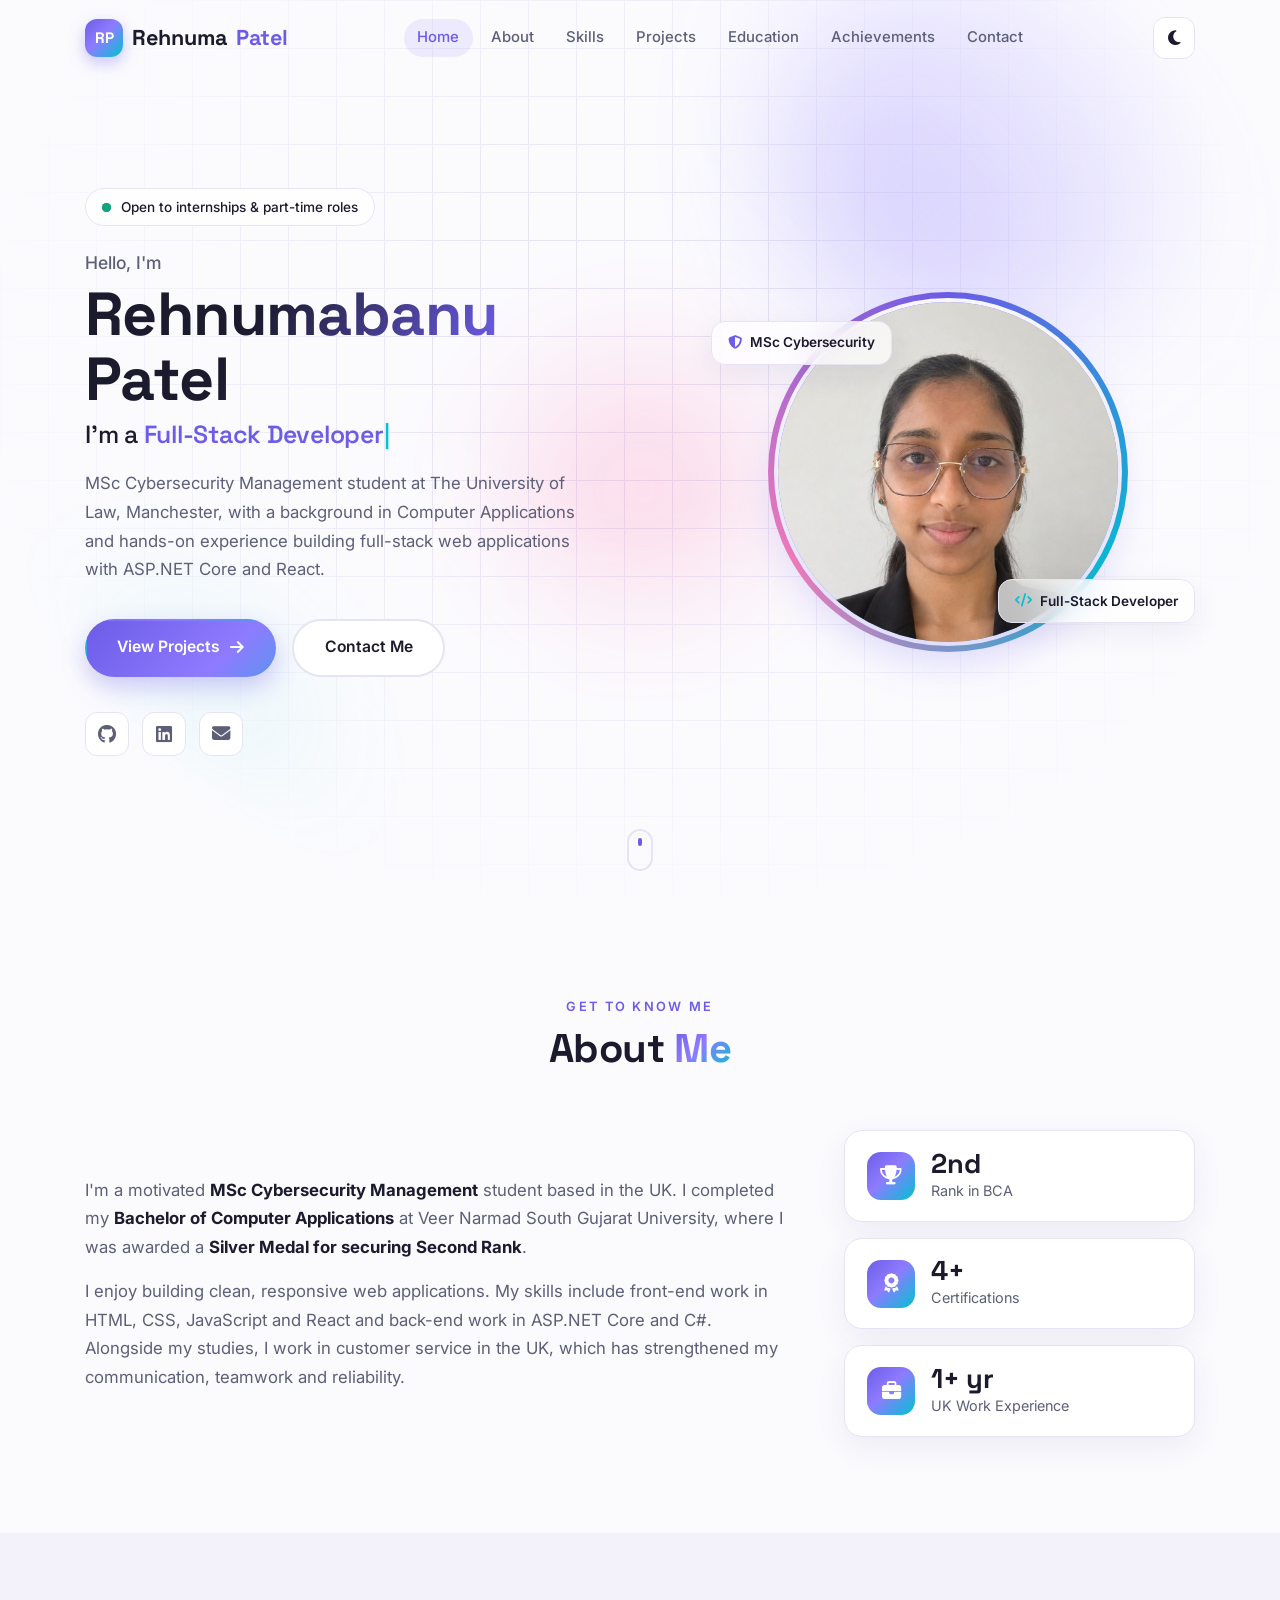
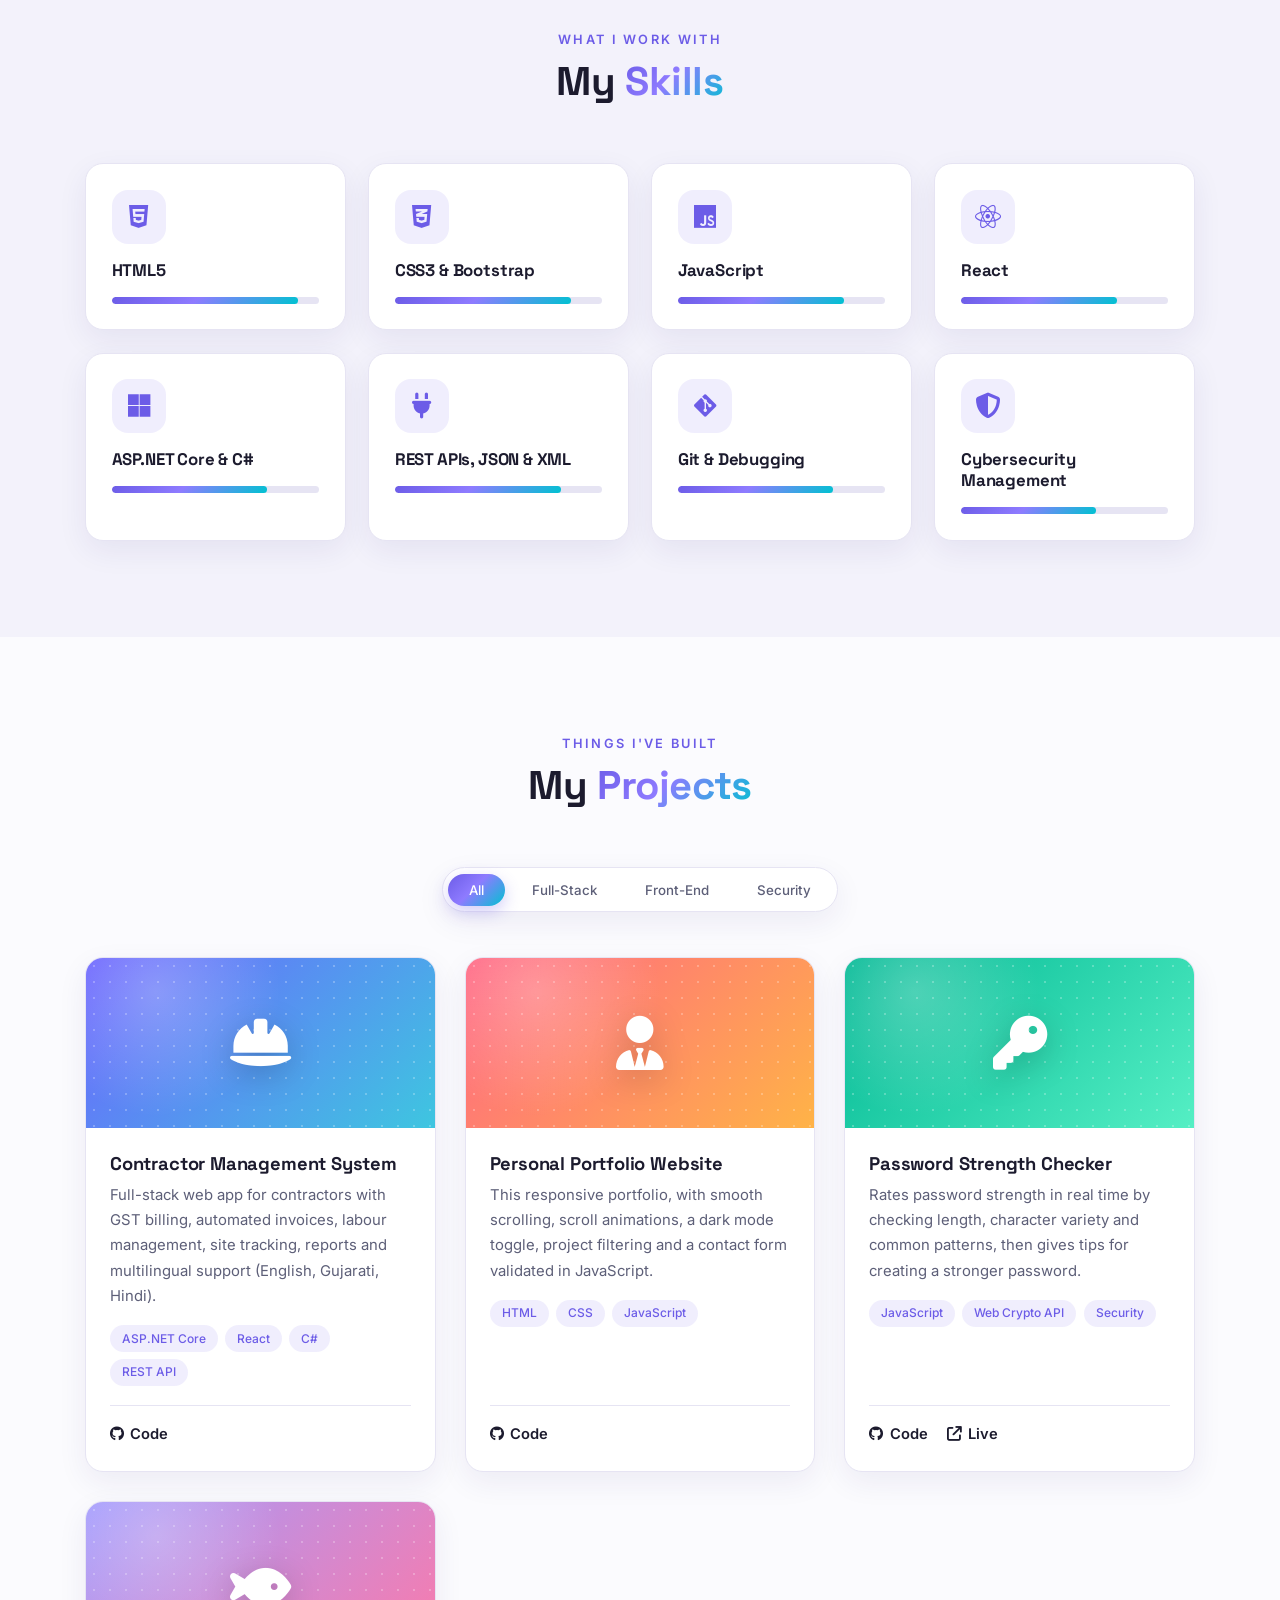
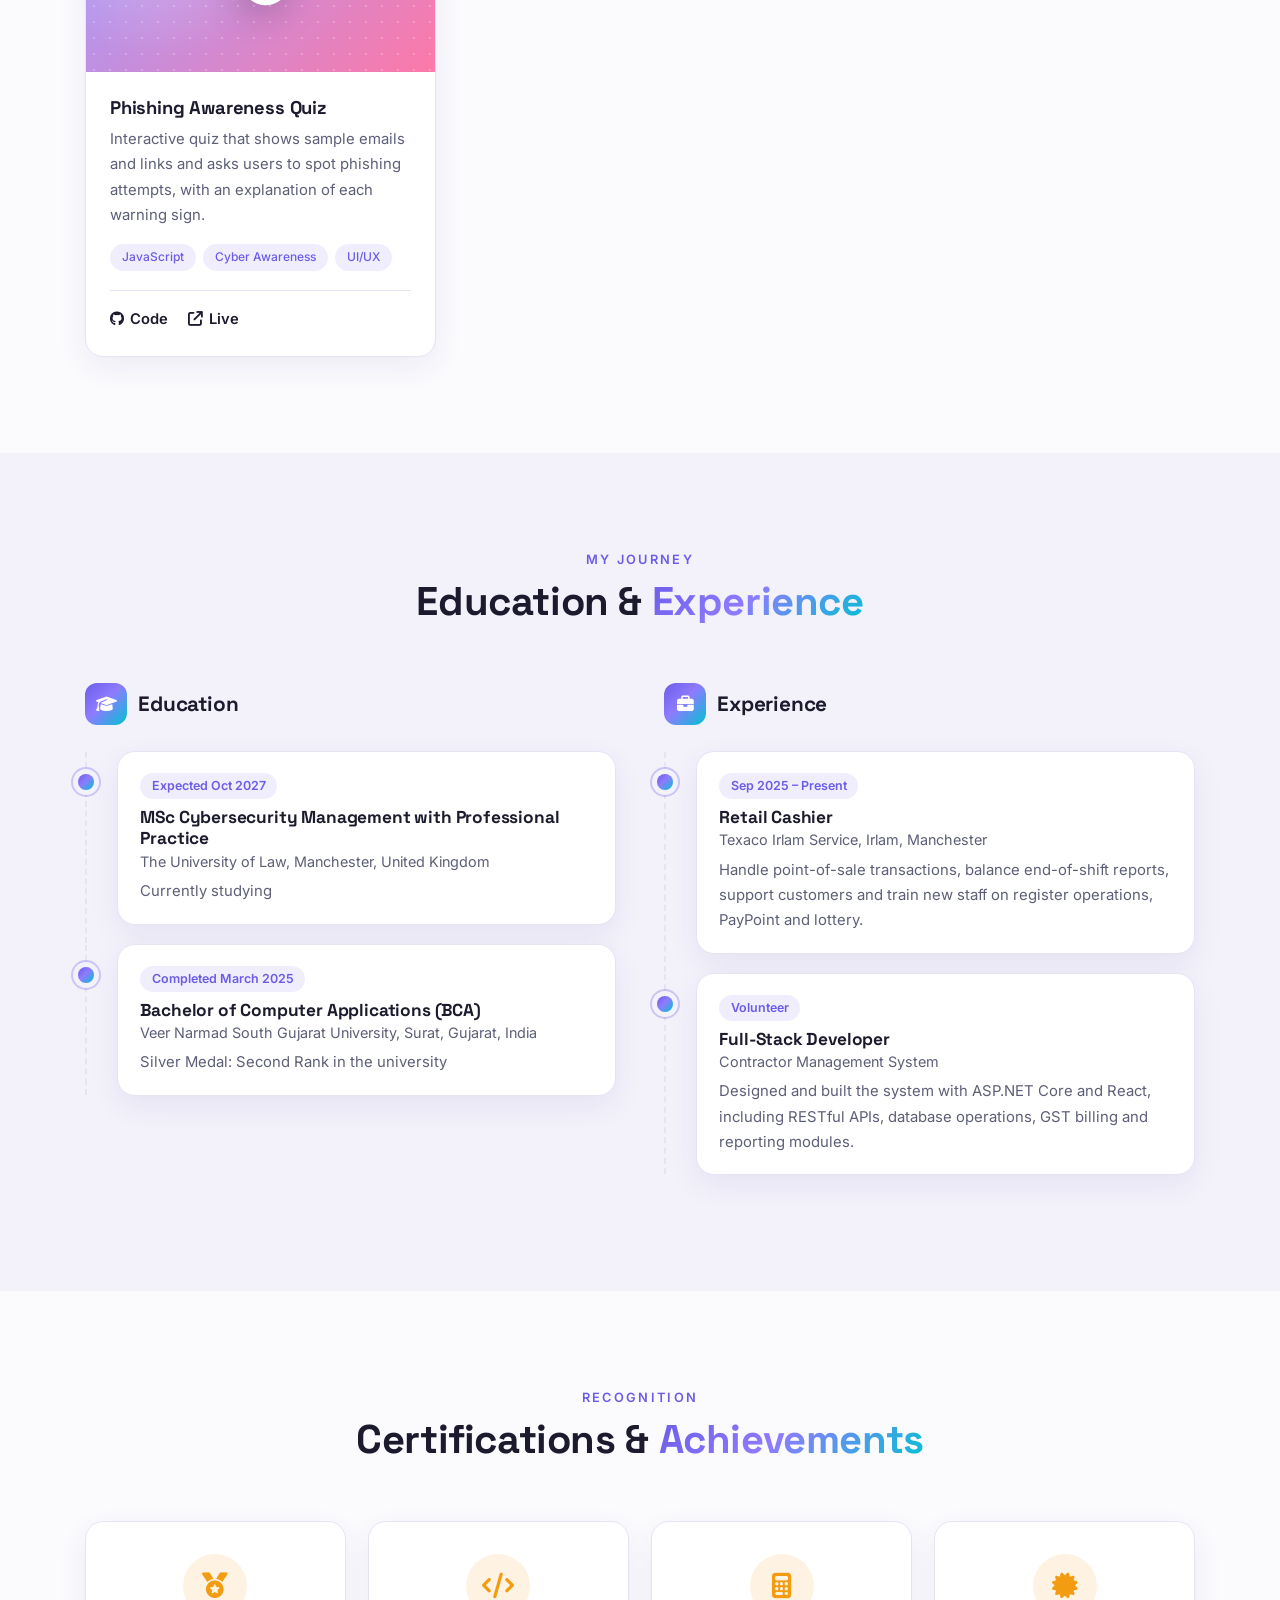
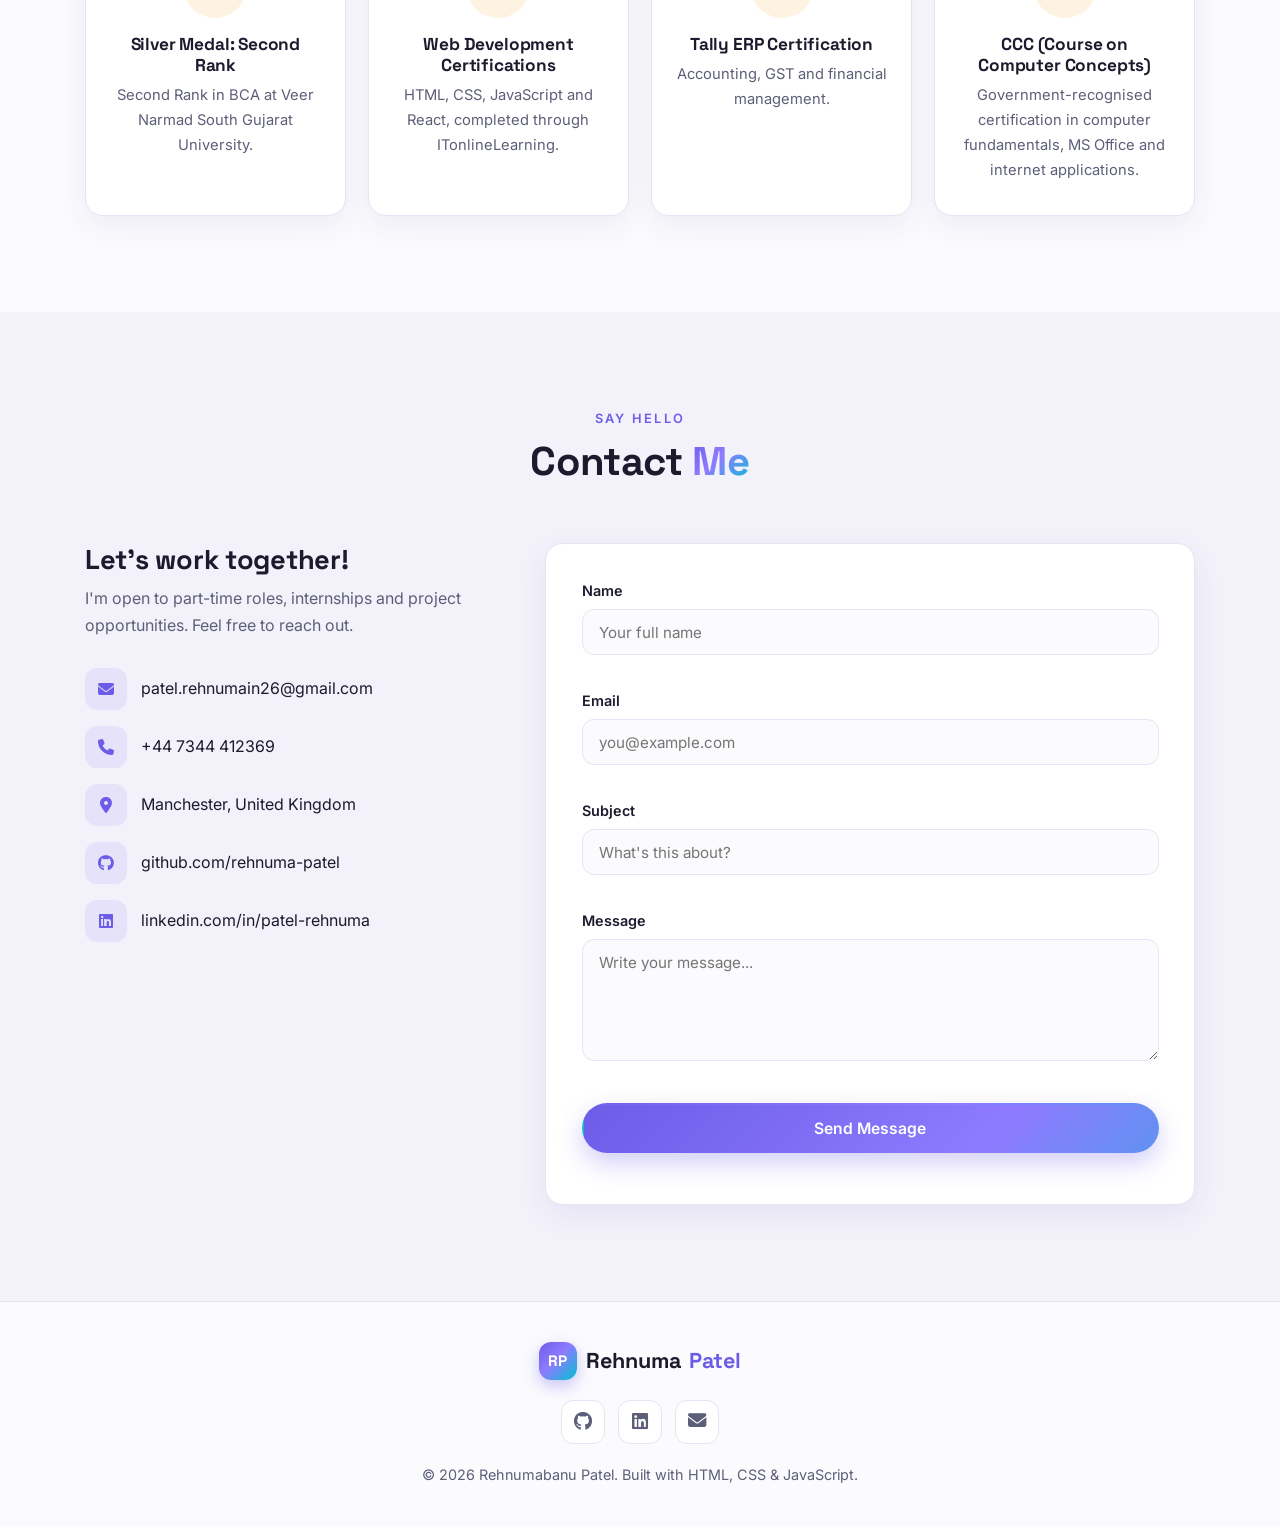
==== index.html @ 21297f2a "Refresh portfolio design: new hero, glass navbar, polished cards and animations" ====
<!DOCTYPE html>
<html lang="en">
<head>
  <meta charset="UTF-8" />
  <meta name="viewport" content="width=device-width, initial-scale=1.0" />
  <title>Rehnumabanu Patel | Portfolio</title>
  <meta name="description" content="Portfolio of Rehnumabanu Patel - MSc Cybersecurity Management student and full-stack web developer." />
  <link rel="preconnect" href="https://fonts.googleapis.com" />
  <link href="https://fonts.googleapis.com/css2?family=Inter:wght@400;500;600&family=Space+Grotesk:wght@500;600;700&display=swap" rel="stylesheet" />
  <link rel="stylesheet" href="https://cdnjs.cloudflare.com/ajax/libs/font-awesome/6.5.1/css/all.min.css" />
  <link rel="stylesheet" href="css/style.css" />
</head>
<body>
  <div class="scroll-progress" id="scroll-progress"></div>

  <!-- ===== NAVBAR ===== -->
  <header class="header" id="header">
    <nav class="nav container">
      <a href="#home" class="nav-logo"><span class="logo-mark">RP</span>Rehnuma<span>Patel</span></a>

      <ul class="nav-menu" id="nav-menu">
        <li><a href="#home" class="nav-link active">Home</a></li>
        <li><a href="#about" class="nav-link">About</a></li>
        <li><a href="#skills" class="nav-link">Skills</a></li>
        <li><a href="#projects" class="nav-link">Projects</a></li>
        <li><a href="#education" class="nav-link">Education</a></li>
        <li><a href="#achievements" class="nav-link">Achievements</a></li>
        <li><a href="#contact" class="nav-link">Contact</a></li>
      </ul>

      <div class="nav-actions">
        <button class="theme-toggle" id="theme-toggle" aria-label="Toggle dark mode">
          <i class="fa-solid fa-moon"></i>
        </button>
        <button class="nav-toggle" id="nav-toggle" aria-label="Open menu">
          <i class="fa-solid fa-bars"></i>
        </button>
      </div>
    </nav>
  </header>

  <main>
    <!-- ===== HERO ===== -->
    <section class="hero" id="home">
      <div class="hero-bg" aria-hidden="true">
        <span class="orb orb-1"></span><span class="orb orb-2"></span><span class="orb orb-3"></span>
      </div>
      <div class="container hero-content">
        <div class="hero-text reveal">
          <p class="hero-badge"><span class="pulse"></span> Open to internships &amp; part-time roles</p>
          <p class="hero-greeting">Hello, I'm</p>
          <h1 class="hero-name">Rehnumabanu Patel</h1>
          <h2 class="hero-role">I'm a <span class="typing" id="typing"></span><span class="cursor">|</span></h2>
          <p class="hero-desc">
            MSc Cybersecurity Management student at The University of Law, Manchester,
            with a background in Computer Applications and hands-on experience building
            full-stack web applications with ASP.NET Core and React.
          </p>
          <div class="hero-buttons">
            <a href="#projects" class="btn btn-primary">View Projects <i class="fa-solid fa-arrow-right"></i></a>
            <a href="#contact" class="btn btn-outline">Contact Me</a>
          </div>
          <div class="social-links">
            <a href="https://github.com/rehnuma-patel" target="_blank" rel="noopener" aria-label="GitHub"><i class="fa-brands fa-github"></i></a>
            <a href="https://www.linkedin.com/in/patel-rehnuma-464298315" target="_blank" rel="noopener" aria-label="LinkedIn"><i class="fa-brands fa-linkedin"></i></a>
            <a href="mailto:patel.rehnumain26@gmail.com" aria-label="Email"><i class="fa-solid fa-envelope"></i></a>
          </div>
        </div>
        <div class="hero-image reveal">
          <div class="image-ring">
          <div class="image-blob">
            <img src="assets/profile.jpg" alt="Profile photo of Rehnumabanu Patel"
                 onerror="this.style.display='none'; this.parentElement.classList.add('no-img')" />
            <span class="initials">RP</span>
          </div>
          </div>
          <div class="float-badge badge-top"><i class="fa-solid fa-shield-halved"></i> MSc Cybersecurity</div>
          <div class="float-badge badge-bottom"><i class="fa-solid fa-code"></i> Full-Stack Developer</div>
        </div>
      </div>
      <a href="#about" class="scroll-down" aria-label="Scroll to About"><span></span></a>
    </section>

    <!-- ===== ABOUT ===== -->
    <section class="section" id="about">
      <div class="container">
        <p class="section-eyebrow reveal">Get to know me</p>
        <h2 class="section-title reveal">About <span>Me</span></h2>
        <div class="about-content">
          <div class="about-text reveal">
            <p>
              I'm a motivated <strong>MSc Cybersecurity Management</strong> student based in the UK.
              I completed my <strong>Bachelor of Computer Applications</strong> at Veer Narmad South
              Gujarat University, where I was awarded a <strong>Silver Medal for securing Second Rank</strong>.
            </p>
            <p>
              I enjoy building clean, responsive web applications. My skills include front-end work
              in HTML, CSS, JavaScript and React and back-end work in ASP.NET Core and C#.
              Alongside my studies, I work in customer service in the UK, which has strengthened my
              communication, teamwork and reliability.
            </p>
          </div>
          <div class="about-stats reveal">
            <div class="stat"><i class="fa-solid fa-trophy"></i><h3><span class="count" data-target="2">2</span>nd</h3><p>Rank in BCA</p></div>
            <div class="stat"><i class="fa-solid fa-award"></i><h3><span class="count" data-target="4">4</span>+</h3><p>Certifications</p></div>
            <div class="stat"><i class="fa-solid fa-briefcase"></i><h3><span class="count" data-target="1">1</span>+ yr</h3><p>UK Work Experience</p></div>
          </div>
        </div>
      </div>
    </section>

    <!-- ===== SKILLS ===== -->
    <section class="section section-alt" id="skills">
      <div class="container">
        <p class="section-eyebrow reveal">What I work with</p>
        <h2 class="section-title reveal">My <span>Skills</span></h2>
        <div class="skills-grid">
          <div class="skill-card reveal"><span class="skill-icon"><i class="fa-brands fa-html5"></i></span><h3>HTML5</h3>
            <div class="bar"><div class="bar-fill" data-width="90%"></div></div></div>
          <div class="skill-card reveal"><span class="skill-icon"><i class="fa-brands fa-css3-alt"></i></span><h3>CSS3 &amp; Bootstrap</h3>
            <div class="bar"><div class="bar-fill" data-width="85%"></div></div></div>
          <div class="skill-card reveal"><span class="skill-icon"><i class="fa-brands fa-js"></i></span><h3>JavaScript</h3>
            <div class="bar"><div class="bar-fill" data-width="80%"></div></div></div>
          <div class="skill-card reveal"><span class="skill-icon"><i class="fa-brands fa-react"></i></span><h3>React</h3>
            <div class="bar"><div class="bar-fill" data-width="75%"></div></div></div>
          <div class="skill-card reveal"><span class="skill-icon"><i class="fa-brands fa-microsoft"></i></span><h3>ASP.NET Core &amp; C#</h3>
            <div class="bar"><div class="bar-fill" data-width="75%"></div></div></div>
          <div class="skill-card reveal"><span class="skill-icon"><i class="fa-solid fa-plug"></i></span><h3>REST APIs, JSON &amp; XML</h3>
            <div class="bar"><div class="bar-fill" data-width="80%"></div></div></div>
          <div class="skill-card reveal"><span class="skill-icon"><i class="fa-brands fa-git-alt"></i></span><h3>Git &amp; Debugging</h3>
            <div class="bar"><div class="bar-fill" data-width="75%"></div></div></div>
          <div class="skill-card reveal"><span class="skill-icon"><i class="fa-solid fa-shield-halved"></i></span><h3>Cybersecurity Management</h3>
            <div class="bar"><div class="bar-fill" data-width="65%"></div></div></div>
        </div>
      </div>
    </section>

    <!-- ===== PROJECTS ===== -->
    <section class="section" id="projects">
      <div class="container">
        <p class="section-eyebrow reveal">Things I've built</p>
        <h2 class="section-title reveal">My <span>Projects</span></h2>

        <div class="filter-buttons reveal">
          <button class="filter-btn active" data-filter="all">All</button>
          <button class="filter-btn" data-filter="fullstack">Full-Stack</button>
          <button class="filter-btn" data-filter="frontend">Front-End</button>
          <button class="filter-btn" data-filter="security">Security</button>
        </div>

        <div class="projects-grid">
          <article class="project-card reveal" data-category="fullstack">
            <div class="project-thumb" style="--c1:#6c63ff;--c2:#3ec6e0"><i class="fa-solid fa-helmet-safety"></i></div>
            <div class="project-body">
              <h3>Contractor Management System</h3>
              <p>
                Full-stack web app for contractors with GST billing, automated invoices,
                labour management, site tracking, reports and multilingual support
                (English, Gujarati, Hindi).
              </p>
              <div class="tags"><span>ASP.NET Core</span><span>React</span><span>C#</span><span>REST API</span></div>
              <div class="project-links">
                <a href="https://github.com/rehnuma-patel" target="_blank" rel="noopener"><i class="fa-brands fa-github"></i> Code</a>
              </div>
            </div>
          </article>

          <article class="project-card reveal" data-category="frontend">
            <div class="project-thumb" style="--c1:#ff6584;--c2:#ffb347"><i class="fa-solid fa-user-tie"></i></div>
            <div class="project-body">
              <h3>Personal Portfolio Website</h3>
              <p>
                This responsive portfolio, with smooth scrolling, scroll animations, a dark mode
                toggle, project filtering and a contact form validated in JavaScript.
              </p>
              <div class="tags"><span>HTML</span><span>CSS</span><span>JavaScript</span></div>
              <div class="project-links">
                <a href="https://github.com/rehnuma-patel/internship-portfolio" target="_blank" rel="noopener"><i class="fa-brands fa-github"></i> Code</a>
              </div>
            </div>
          </article>

          <article class="project-card reveal" data-category="security">
            <div class="project-thumb" style="--c1:#00b894;--c2:#55efc4"><i class="fa-solid fa-key"></i></div>
            <div class="project-body">
              <h3>Password Strength Checker</h3>
              <p>
                Rates password strength in real time by checking length, character variety and
                common patterns, then gives tips for creating a stronger password.
              </p>
              <div class="tags"><span>JavaScript</span><span>Web Crypto API</span><span>Security</span></div>
              <div class="project-links">
                <a href="https://github.com/rehnuma-patel/internship-portfolio/tree/main/projects/password-checker" target="_blank" rel="noopener"><i class="fa-brands fa-github"></i> Code</a>
                <a href="projects/password-checker/index.html"><i class="fa-solid fa-arrow-up-right-from-square"></i> Live</a>
              </div>
            </div>
          </article>

          <article class="project-card reveal" data-category="security">
            <div class="project-thumb" style="--c1:#a29bfe;--c2:#fd79a8"><i class="fa-solid fa-fish"></i></div>
            <div class="project-body">
              <h3>Phishing Awareness Quiz</h3>
              <p>
                Interactive quiz that shows sample emails and links and asks users to spot phishing
                attempts, with an explanation of each warning sign.
              </p>
              <div class="tags"><span>JavaScript</span><span>Cyber Awareness</span><span>UI/UX</span></div>
              <div class="project-links">
                <a href="https://github.com/rehnuma-patel/internship-portfolio/tree/main/projects/phishing-quiz" target="_blank" rel="noopener"><i class="fa-brands fa-github"></i> Code</a>
                <a href="projects/phishing-quiz/index.html"><i class="fa-solid fa-arrow-up-right-from-square"></i> Live</a>
              </div>
            </div>
          </article>
        </div>
      </div>
    </section>

    <!-- ===== EDUCATION & EXPERIENCE ===== -->
    <section class="section section-alt" id="education">
      <div class="container">
        <p class="section-eyebrow reveal">My journey</p>
        <h2 class="section-title reveal">Education &amp; <span>Experience</span></h2>
        <div class="timeline-wrapper">
          <div class="timeline">
            <h3 class="timeline-heading reveal"><i class="fa-solid fa-graduation-cap"></i> Education</h3>
            <div class="timeline-item reveal">
              <span class="timeline-date">Expected Oct 2027</span>
              <h4>MSc Cybersecurity Management with Professional Practice</h4>
              <p class="timeline-place">The University of Law, Manchester, United Kingdom</p>
              <p>Currently studying</p>
            </div>
            <div class="timeline-item reveal">
              <span class="timeline-date">Completed March 2025</span>
              <h4>Bachelor of Computer Applications (BCA)</h4>
              <p class="timeline-place">Veer Narmad South Gujarat University, Surat, Gujarat, India</p>
              <p>Silver Medal: Second Rank in the university</p>
            </div>
          </div>

          <div class="timeline">
            <h3 class="timeline-heading reveal"><i class="fa-solid fa-briefcase"></i> Experience</h3>
            <div class="timeline-item reveal">
              <span class="timeline-date">Sep 2025 – Present</span>
              <h4>Retail Cashier</h4>
              <p class="timeline-place">Texaco Irlam Service, Irlam, Manchester</p>
              <p>
                Handle point-of-sale transactions, balance end-of-shift reports, support customers
                and train new staff on register operations, PayPoint and lottery.
              </p>
            </div>
            <div class="timeline-item reveal">
              <span class="timeline-date">Volunteer</span>
              <h4>Full-Stack Developer</h4>
              <p class="timeline-place">Contractor Management System</p>
              <p>
                Designed and built the system with ASP.NET Core and React, including RESTful APIs,
                database operations, GST billing and reporting modules.
              </p>
            </div>
          </div>
        </div>
      </div>
    </section>

    <!-- ===== ACHIEVEMENTS ===== -->
    <section class="section" id="achievements">
      <div class="container">
        <p class="section-eyebrow reveal">Recognition</p>
        <h2 class="section-title reveal">Certifications &amp; <span>Achievements</span></h2>
        <div class="achievements-grid">
          <div class="achievement-card reveal">
            <i class="fa-solid fa-medal"></i>
            <h3>Silver Medal: Second Rank</h3>
            <p>Second Rank in BCA at Veer Narmad South Gujarat University.</p>
          </div>
          <div class="achievement-card reveal">
            <i class="fa-solid fa-code"></i>
            <h3>Web Development Certifications</h3>
            <p>HTML, CSS, JavaScript and React, completed through ITonlineLearning.</p>
          </div>
          <div class="achievement-card reveal">
            <i class="fa-solid fa-calculator"></i>
            <h3>Tally ERP Certification</h3>
            <p>Accounting, GST and financial management.</p>
          </div>
          <div class="achievement-card reveal">
            <i class="fa-solid fa-certificate"></i>
            <h3>CCC (Course on Computer Concepts)</h3>
            <p>Government-recognised certification in computer fundamentals, MS Office and internet applications.</p>
          </div>
        </div>
      </div>
    </section>

    <!-- ===== CONTACT ===== -->
    <section class="section section-alt" id="contact">
      <div class="container">
        <p class="section-eyebrow reveal">Say hello</p>
        <h2 class="section-title reveal">Contact <span>Me</span></h2>
        <div class="contact-wrapper">
          <div class="contact-info reveal">
            <h3>Let's work together!</h3>
            <p>I'm open to part-time roles, internships and project opportunities. Feel free to reach out.</p>
            <ul>
              <li><i class="fa-solid fa-envelope"></i> <a href="mailto:patel.rehnumain26@gmail.com">patel.rehnumain26@gmail.com</a></li>
              <li><i class="fa-solid fa-phone"></i> <a href="tel:+447344412369">+44 7344 412369</a></li>
              <li><i class="fa-solid fa-location-dot"></i> Manchester, United Kingdom</li>
              <li><i class="fa-brands fa-github"></i> <a href="https://github.com/rehnuma-patel" target="_blank" rel="noopener">github.com/rehnuma-patel</a></li>
              <li><i class="fa-brands fa-linkedin"></i> <a href="https://www.linkedin.com/in/patel-rehnuma-464298315" target="_blank" rel="noopener">linkedin.com/in/patel-rehnuma</a></li>
            </ul>
          </div>

          <form class="contact-form reveal" id="contact-form" novalidate>
            <div class="form-group">
              <label for="name">Name</label>
              <input type="text" id="name" name="name" placeholder="Your full name" />
              <small class="error"></small>
            </div>
            <div class="form-group">
              <label for="email">Email</label>
              <input type="email" id="email" name="email" placeholder="you@example.com" />
              <small class="error"></small>
            </div>
            <div class="form-group">
              <label for="subject">Subject</label>
              <input type="text" id="subject" name="subject" placeholder="What's this about?" />
              <small class="error"></small>
            </div>
            <div class="form-group">
              <label for="message">Message</label>
              <textarea id="message" name="message" rows="5" placeholder="Write your message..."></textarea>
              <small class="error"></small>
            </div>
            <button type="submit" class="btn btn-primary btn-full">Send Message</button>
            <p class="form-success" id="form-success" role="status"></p>
          </form>
        </div>
      </div>
    </section>
  </main>

  <!-- ===== FOOTER ===== -->
  <footer class="footer">
    <div class="container footer-content">
      <a href="#home" class="nav-logo"><span class="logo-mark">RP</span>Rehnuma<span>Patel</span></a>
      <div class="social-links">
        <a href="https://github.com/rehnuma-patel" target="_blank" rel="noopener" aria-label="GitHub"><i class="fa-brands fa-github"></i></a>
        <a href="https://www.linkedin.com/in/patel-rehnuma-464298315" target="_blank" rel="noopener" aria-label="LinkedIn"><i class="fa-brands fa-linkedin"></i></a>
        <a href="mailto:patel.rehnumain26@gmail.com" aria-label="Email"><i class="fa-solid fa-envelope"></i></a>
      </div>
      <p>&copy; <span id="year"></span> Rehnumabanu Patel. Built with HTML, CSS &amp; JavaScript.</p>
    </div>
  </footer>

  <button class="back-to-top" id="back-to-top" aria-label="Back to top">
    <i class="fa-solid fa-arrow-up"></i>
  </button>

  <script src="js/script.js"></script>
</body>
</html>
---- css/style.css ----
/* ===== VARIABLES ===== */
:root {
  --primary: #6c5ce7;
  --primary-dark: #5a4bd6;
  --accent: #00c2d1;
  --gradient: linear-gradient(135deg, #6c5ce7 0%, #8e7bff 45%, #00c2d1 100%);
  --bg: #fbfbfe;
  --bg-alt: #f3f2fb;
  --card: #ffffff;
  --glass: rgba(255, 255, 255, 0.72);
  --text: #1c1b2e;
  --text-light: #5d5f78;
  --border: #e6e4f3;
  --error: #e63946;
  --success: #12a37f;
  --shadow: 0 10px 30px rgba(40, 32, 110, 0.07);
  --shadow-hover: 0 20px 40px rgba(108, 92, 231, 0.22);
  --radius: 18px;
  --header-h: 76px;
  --font-head: "Space Grotesk", sans-serif;
  --font-body: "Inter", sans-serif;
}

[data-theme="dark"] {
  --bg: #0d0d18;
  --bg-alt: #121223;
  --card: #18182c;
  --glass: rgba(20, 20, 38, 0.72);
  --text: #f1f0fa;
  --text-light: #a5a7c2;
  --border: #2a2a45;
  --shadow: 0 10px 30px rgba(0, 0, 0, 0.4);
  --shadow-hover: 0 20px 40px rgba(108, 92, 231, 0.3);
}

/* ===== BASE ===== */
*,
*::before,
*::after {
  margin: 0;
  padding: 0;
  box-sizing: border-box;
}

html {
  scroll-behavior: smooth;
  scroll-padding-top: var(--header-h);
}

body {
  font-family: var(--font-body);
  background: var(--bg);
  color: var(--text);
  line-height: 1.7;
  overflow-x: hidden;
  transition: background 0.3s, color 0.3s;
}

h1, h2, h3, h4 { font-family: var(--font-head); line-height: 1.25; letter-spacing: -0.01em; }

img { max-width: 100%; display: block; }
a { text-decoration: none; color: inherit; }
ul { list-style: none; }
::selection { background: var(--primary); color: #fff; }

.container {
  width: 100%;
  max-width: 1150px;
  margin: 0 auto;
  padding: 0 1.25rem;
}

.section { padding: 6rem 0; position: relative; }
.section-alt { background: var(--bg-alt); }

.section-eyebrow {
  text-align: center;
  font-size: 0.8rem;
  font-weight: 600;
  letter-spacing: 0.18em;
  text-transform: uppercase;
  color: var(--primary);
  margin-bottom: 0.4rem;
}

.section-title {
  text-align: center;
  font-size: 2.5rem;
  margin-bottom: 3.5rem;
}
.section-title span,
.gradient-text {
  background: var(--gradient);
  -webkit-background-clip: text;
  background-clip: text;
  color: transparent;
}

/* ===== SCROLL PROGRESS ===== */
.scroll-progress {
  position: fixed;
  top: 0;
  left: 0;
  height: 3px;
  width: 0;
  background: var(--gradient);
  z-index: 200;
}

/* ===== BUTTONS ===== */
.btn {
  display: inline-flex;
  align-items: center;
  justify-content: center;
  gap: 0.6rem;
  padding: 0.85rem 1.9rem;
  border-radius: 50px;
  font-weight: 600;
  font-family: inherit;
  font-size: 0.98rem;
  cursor: pointer;
  border: 2px solid transparent;
  transition: transform 0.3s, box-shadow 0.3s, background 0.3s, color 0.3s, border-color 0.3s;
}
.btn i { transition: transform 0.3s; }
.btn:hover i { transform: translateX(4px); }
.btn-primary {
  background: var(--gradient);
  background-size: 160% 160%;
  color: #fff;
  box-shadow: 0 10px 24px rgba(108, 92, 231, 0.3);
}
.btn-primary:hover {
  background-position: 100% 50%;
  transform: translateY(-3px);
  box-shadow: var(--shadow-hover);
}
.btn-outline { background: var(--card); color: var(--text); border-color: var(--border); }
.btn-outline:hover {
  border-color: var(--primary);
  color: var(--primary);
  transform: translateY(-3px);
}
.btn-full { width: 100%; }

/* ===== HEADER / NAV ===== */
.header {
  position: fixed;
  top: 0;
  left: 0;
  width: 100%;
  height: var(--header-h);
  z-index: 100;
  transition: background 0.3s, box-shadow 0.3s, backdrop-filter 0.3s;
}
.header.scrolled {
  background: var(--glass);
  backdrop-filter: blur(14px);
  -webkit-backdrop-filter: blur(14px);
  box-shadow: 0 1px 0 var(--border), var(--shadow);
}

.nav {
  height: 100%;
  display: flex;
  align-items: center;
  justify-content: space-between;
}

.nav-logo {
  display: inline-flex;
  align-items: center;
  gap: 0.55rem;
  font-family: var(--font-head);
  font-size: 1.35rem;
  font-weight: 700;
}
.nav-logo span:not(.logo-mark) { color: var(--primary); }
.logo-mark {
  width: 38px;
  height: 38px;
  display: grid;
  place-items: center;
  border-radius: 12px;
  background: var(--gradient);
  color: #fff;
  font-size: 0.95rem;
  box-shadow: 0 6px 16px rgba(108, 92, 231, 0.35);
}

.nav-menu { display: flex; gap: 0.3rem; }

.nav-link {
  display: block;
  padding: 0.4rem 0.85rem;
  border-radius: 50px;
  font-size: 0.93rem;
  font-weight: 500;
  color: var(--text-light);
  transition: color 0.3s, background 0.3s;
}
.nav-link:hover { color: var(--primary); }
.nav-link.active {
  color: var(--primary);
  background: rgba(108, 92, 231, 0.1);
}

.nav-actions { display: flex; align-items: center; gap: 0.6rem; }

.theme-toggle,
.nav-toggle {
  width: 42px;
  height: 42px;
  display: grid;
  place-items: center;
  border-radius: 12px;
  border: 1px solid var(--border);
  background: var(--card);
  font-size: 1.05rem;
  color: var(--text);
  cursor: pointer;
  transition: transform 0.3s, color 0.3s, border-color 0.3s;
}
.theme-toggle:hover { transform: rotate(20deg); color: var(--primary); border-color: var(--primary); }
.nav-toggle { display: none; }

/* ===== HERO ===== */
.hero {
  position: relative;
  min-height: 100vh;
  display: flex;
  align-items: center;
  padding: calc(var(--header-h) + 2rem) 0 4rem;
  overflow: hidden;
}

.hero-bg {
  position: absolute;
  inset: 0;
  z-index: -1;
  background-image:
    linear-gradient(var(--border) 1px, transparent 1px),
    linear-gradient(90deg, var(--border) 1px, transparent 1px);
  background-size: 48px 48px;
  mask-image: radial-gradient(ellipse at 50% 40%, #000 20%, transparent 75%);
  -webkit-mask-image: radial-gradient(ellipse at 50% 40%, #000 20%, transparent 75%);
}
.orb {
  position: absolute;
  border-radius: 50%;
  filter: blur(70px);
  opacity: 0.45;
  animation: drift 14s ease-in-out infinite;
}
.orb-1 { width: 420px; height: 420px; background: #8e7bff; top: -80px; right: 5%; }
.orb-2 { width: 340px; height: 340px; background: #00c2d1; bottom: -60px; left: -60px; animation-delay: -5s; }
.orb-3 { width: 260px; height: 260px; background: #ff7eb3; top: 40%; left: 40%; opacity: 0.25; animation-delay: -9s; }

.hero-content {
  display: flex;
  align-items: center;
  justify-content: space-between;
  gap: 3rem;
}
.hero-text { flex: 1.15; }

.hero-badge {
  display: inline-flex;
  align-items: center;
  gap: 0.6rem;
  padding: 0.4rem 1rem;
  margin-bottom: 1.4rem;
  border-radius: 50px;
  font-size: 0.85rem;
  font-weight: 500;
  color: var(--text);
  background: var(--glass);
  border: 1px solid var(--border);
  backdrop-filter: blur(8px);
}
.pulse {
  position: relative;
  width: 9px;
  height: 9px;
  border-radius: 50%;
  background: var(--success);
}
.pulse::after {
  content: "";
  position: absolute;
  inset: 0;
  border-radius: 50%;
  background: var(--success);
  animation: ping 1.6s ease-out infinite;
}

.hero-greeting { color: var(--text-light); font-weight: 500; font-size: 1.1rem; }
.hero-name {
  font-size: 3.8rem;
  line-height: 1.08;
  margin: 0.2rem 0 0.4rem;
  background: linear-gradient(120deg, var(--text) 30%, var(--primary) 70%, var(--accent));
  -webkit-background-clip: text;
  background-clip: text;
  color: transparent;
}
.hero-role { font-size: 1.55rem; font-weight: 500; margin-bottom: 1.2rem; color: var(--text); }
.typing { color: var(--primary); font-weight: 600; }
.cursor { color: var(--accent); animation: blink 0.8s infinite; }
.hero-desc { color: var(--text-light); max-width: 520px; margin-bottom: 2.2rem; font-size: 1.05rem; }
.hero-buttons { display: flex; gap: 1rem; flex-wrap: wrap; margin-bottom: 2.2rem; }

.social-links { display: flex; gap: 0.8rem; }
.social-links a {
  width: 44px;
  height: 44px;
  display: grid;
  place-items: center;
  border-radius: 12px;
  border: 1px solid var(--border);
  background: var(--card);
  color: var(--text-light);
  font-size: 1.15rem;
  transition: transform 0.3s, background 0.3s, color 0.3s, border-color 0.3s;
}
.social-links a:hover {
  background: var(--gradient);
  border-color: transparent;
  color: #fff;
  transform: translateY(-4px);
}

.hero-image {
  flex: 1;
  position: relative;
  display: flex;
  justify-content: center;
}
.image-ring {
  position: relative;
  padding: 10px;
  border-radius: 50%;
}
.image-ring::before {
  content: "";
  position: absolute;
  inset: 0;
  border-radius: 50%;
  background: conic-gradient(from 0deg, #6c5ce7, #00c2d1, #ff7eb3, #6c5ce7);
  animation: spin 8s linear infinite;
}
.image-ring::after {
  content: "";
  position: absolute;
  inset: 6px;
  border-radius: 50%;
  background: var(--bg);
}
.image-blob {
  position: relative;
  z-index: 1;
  width: 340px;
  height: 340px;
  border-radius: 50%;
  background: var(--gradient);
  overflow: hidden;
  box-shadow: var(--shadow-hover);
}
.image-blob img { width: 100%; height: 100%; object-fit: cover; object-position: center 40%; }
.initials {
  display: none;
  position: absolute;
  inset: 0;
  place-items: center;
  font-family: var(--font-head);
  font-size: 5rem;
  font-weight: 700;
  color: #fff;
}
.image-blob.no-img .initials { display: grid; }

.float-badge {
  position: absolute;
  z-index: 2;
  display: flex;
  align-items: center;
  gap: 0.5rem;
  padding: 0.6rem 1rem;
  border-radius: 14px;
  font-size: 0.85rem;
  font-weight: 600;
  background: var(--glass);
  border: 1px solid var(--border);
  backdrop-filter: blur(12px);
  -webkit-backdrop-filter: blur(12px);
  box-shadow: var(--shadow);
  animation: float 5s ease-in-out infinite;
}
.float-badge i { color: var(--primary); }
.badge-top { top: 8%; left: 2%; }
.badge-bottom { bottom: 8%; right: 0; animation-delay: -2.5s; }
.badge-bottom i { color: var(--accent); }

.scroll-down {
  position: absolute;
  bottom: 1.8rem;
  left: 50%;
  transform: translateX(-50%);
  width: 26px;
  height: 42px;
  border: 2px solid var(--border);
  border-radius: 20px;
}
.scroll-down span {
  position: absolute;
  top: 7px;
  left: 50%;
  width: 4px;
  height: 8px;
  margin-left: -2px;
  border-radius: 2px;
  background: var(--primary);
  animation: scroll-dot 1.8s ease-in-out infinite;
}

/* ===== CARDS (shared) ===== */
.stat,
.skill-card,
.project-card,
.achievement-card,
.contact-form {
  position: relative;
  background: var(--card);
  border: 1px solid var(--border);
  border-radius: var(--radius);
  box-shadow: var(--shadow);
}

/* ===== ABOUT ===== */
.about-content {
  display: flex;
  gap: 3.5rem;
  align-items: center;
}
.about-text { flex: 2; color: var(--text-light); font-size: 1.05rem; }
.about-text strong { color: var(--text); }
.about-text p + p { margin-top: 1rem; }
.about-stats {
  flex: 1;
  display: flex;
  flex-direction: column;
  gap: 1rem;
}
.stat {
  display: grid;
  grid-template-columns: auto 1fr;
  grid-template-rows: auto auto;
  column-gap: 1rem;
  align-items: center;
  padding: 1.1rem 1.4rem;
  transition: transform 0.3s, box-shadow 0.3s;
}
.stat:hover { transform: translateX(6px); box-shadow: var(--shadow-hover); }
.stat i {
  grid-row: span 2;
  width: 48px;
  height: 48px;
  display: grid;
  place-items: center;
  border-radius: 14px;
  font-size: 1.2rem;
  color: #fff;
  background: var(--gradient);
}
.stat h3 { font-size: 1.7rem; color: var(--text); line-height: 1.1; }
.stat p { color: var(--text-light); font-size: 0.9rem; }

/* ===== SKILLS ===== */
.skills-grid {
  display: grid;
  grid-template-columns: repeat(auto-fit, minmax(240px, 1fr));
  gap: 1.4rem;
}
.skill-card {
  padding: 1.6rem;
  transition: transform 0.3s, box-shadow 0.3s, border-color 0.3s;
}
.skill-card:hover { transform: translateY(-6px); box-shadow: var(--shadow-hover); border-color: rgba(108, 92, 231, 0.4); }
.skill-icon {
  width: 54px;
  height: 54px;
  display: grid;
  place-items: center;
  margin-bottom: 1rem;
  border-radius: 16px;
  font-size: 1.6rem;
  color: var(--primary);
  background: rgba(108, 92, 231, 0.1);
  transition: background 0.3s, color 0.3s, transform 0.4s;
}
.skill-card:hover .skill-icon { background: var(--gradient); color: #fff; transform: rotate(-8deg) scale(1.05); }
.skill-card h3 { font-size: 1.05rem; margin-bottom: 1rem; }
.bar {
  height: 7px;
  background: var(--border);
  border-radius: 4px;
  overflow: hidden;
}
.bar-fill {
  width: 0;
  height: 100%;
  border-radius: 4px;
  background: var(--gradient);
  transition: width 1.4s cubic-bezier(0.22, 1, 0.36, 1);
}

/* ===== PROJECTS ===== */
.filter-buttons {
  display: flex;
  justify-content: center;
  flex-wrap: wrap;
  gap: 0.4rem;
  width: fit-content;
  max-width: 100%;
  margin: 0 auto 2.8rem;
  padding: 0.35rem;
  border-radius: 50px;
  background: var(--card);
  border: 1px solid var(--border);
  box-shadow: var(--shadow);
}
.filter-btn {
  padding: 0.5rem 1.3rem;
  border-radius: 50px;
  border: none;
  background: transparent;
  color: var(--text-light);
  font-family: inherit;
  font-weight: 500;
  cursor: pointer;
  transition: all 0.3s;
}
.filter-btn:hover { color: var(--primary); }
.filter-btn.active {
  background: var(--gradient);
  color: #fff;
  box-shadow: 0 6px 16px rgba(108, 92, 231, 0.3);
}

.projects-grid {
  display: grid;
  grid-template-columns: repeat(auto-fit, minmax(260px, 1fr));
  gap: 1.8rem;
}
.project-card {
  overflow: hidden;
  display: flex;
  flex-direction: column;
  transition: transform 0.35s, box-shadow 0.35s;
}
.project-card:hover { transform: translateY(-8px); box-shadow: var(--shadow-hover); }
.project-card.hide { display: none; }

.project-thumb {
  position: relative;
  height: 170px;
  display: grid;
  place-items: center;
  font-size: 3.4rem;
  color: #fff;
  background:
    radial-gradient(circle at 20% 20%, rgba(255, 255, 255, 0.25), transparent 40%),
    linear-gradient(135deg, var(--c1), var(--c2));
  overflow: hidden;
}
.project-thumb::before {
  content: "";
  position: absolute;
  inset: 0;
  background-image: radial-gradient(rgba(255, 255, 255, 0.25) 1px, transparent 1px);
  background-size: 16px 16px;
}
.project-thumb i {
  position: relative;
  filter: drop-shadow(0 8px 16px rgba(0, 0, 0, 0.2));
  transition: transform 0.4s;
}
.project-card:hover .project-thumb i { transform: scale(1.2) rotate(-6deg); }

.project-body { padding: 1.5rem; display: flex; flex-direction: column; flex: 1; }
.project-body h3 { font-size: 1.15rem; margin-bottom: 0.5rem; }
.project-body p { color: var(--text-light); font-size: 0.93rem; }
.tags { display: flex; flex-wrap: wrap; gap: 0.45rem; margin: 1rem 0 1.2rem; }
.tags span {
  font-size: 0.75rem;
  font-weight: 500;
  padding: 0.2rem 0.75rem;
  border-radius: 50px;
  background: rgba(108, 92, 231, 0.1);
  color: var(--primary);
}
.project-links {
  display: flex;
  gap: 1.2rem;
  margin-top: auto;
  padding-top: 1rem;
  border-top: 1px solid var(--border);
}
.project-links a {
  display: inline-flex;
  align-items: center;
  gap: 0.4rem;
  font-weight: 600;
  font-size: 0.92rem;
  color: var(--text);
  transition: color 0.3s;
}
.project-links a:hover { color: var(--primary); }

/* ===== TIMELINE ===== */
.timeline-wrapper {
  display: grid;
  grid-template-columns: 1fr 1fr;
  gap: 3rem;
}
.timeline-heading {
  display: flex;
  align-items: center;
  gap: 0.7rem;
  margin-bottom: 1.6rem;
  font-size: 1.3rem;
}
.timeline-heading i {
  width: 42px;
  height: 42px;
  display: grid;
  place-items: center;
  border-radius: 12px;
  font-size: 1.05rem;
  color: #fff;
  background: var(--gradient);
}
.timeline-item {
  position: relative;
  margin: 0 0 1.2rem 2rem;
  padding: 1.2rem 1.4rem;
  background: var(--card);
  border: 1px solid var(--border);
  border-radius: var(--radius);
  box-shadow: var(--shadow);
  transition: transform 0.3s, box-shadow 0.3s;
}
.timeline-item:hover { transform: translateX(4px); box-shadow: var(--shadow-hover); }
.timeline-item::after {
  content: "";
  position: absolute;
  left: calc(-2rem - 1px);
  top: 0;
  bottom: -1.2rem;
  border-left: 2px dashed var(--border);
}
.timeline-item:last-child::after { bottom: 0; }
.timeline-item::before {
  content: "";
  position: absolute;
  z-index: 1;
  left: calc(-2rem - 8px);
  top: 1.4rem;
  width: 16px;
  height: 16px;
  border-radius: 50%;
  background: var(--gradient);
  box-shadow: 0 0 0 5px var(--bg-alt), 0 0 0 7px rgba(108, 92, 231, 0.3);
  transition: transform 0.3s;
}
.timeline-item:hover::before { transform: scale(1.3); }
.timeline-date {
  display: inline-block;
  font-size: 0.78rem;
  font-weight: 600;
  color: var(--primary);
  background: rgba(108, 92, 231, 0.1);
  padding: 0.15rem 0.7rem;
  border-radius: 50px;
}
.timeline-item h4 { font-size: 1.08rem; margin-top: 0.5rem; }
.timeline-place { font-size: 0.9rem; color: var(--text-light); }
.timeline-item p:last-child { color: var(--text-light); font-size: 0.93rem; margin-top: 0.3rem; }

/* ===== ACHIEVEMENTS ===== */
.achievements-grid {
  display: grid;
  grid-template-columns: repeat(auto-fit, minmax(240px, 1fr));
  gap: 1.4rem;
}
.achievement-card {
  padding: 2rem 1.5rem;
  text-align: center;
  overflow: hidden;
  transition: transform 0.3s, box-shadow 0.3s;
}
.achievement-card::before {
  content: "";
  position: absolute;
  top: 0;
  left: 0;
  right: 0;
  height: 4px;
  background: var(--gradient);
  transform: scaleX(0);
  transform-origin: left;
  transition: transform 0.4s;
}
.achievement-card:hover::before { transform: scaleX(1); }
.achievement-card:hover { transform: translateY(-6px); box-shadow: var(--shadow-hover); }
.achievement-card i {
  width: 64px;
  height: 64px;
  display: grid;
  place-items: center;
  margin: 0 auto 1rem;
  border-radius: 50%;
  font-size: 1.6rem;
  color: #f39c12;
  background: rgba(243, 156, 18, 0.12);
}
.achievement-card h3 { font-size: 1.08rem; margin-bottom: 0.4rem; }
.achievement-card p { color: var(--text-light); font-size: 0.92rem; }

/* ===== CONTACT ===== */
.contact-wrapper {
  display: flex;
  gap: 3rem;
  align-items: flex-start;
}
.contact-info { flex: 1; }
.contact-info h3 { font-size: 1.7rem; margin-bottom: 0.5rem; }
.contact-info p { color: var(--text-light); margin-bottom: 1.8rem; }
.contact-info li {
  display: flex;
  align-items: center;
  gap: 0.9rem;
  margin-bottom: 1rem;
}
.contact-info li i {
  flex-shrink: 0;
  width: 42px;
  height: 42px;
  display: grid;
  place-items: center;
  border-radius: 12px;
  color: var(--primary);
  background: rgba(108, 92, 231, 0.1);
}
.contact-info li a { word-break: break-all; transition: color 0.3s; }
.contact-info li a:hover { color: var(--primary); }

.contact-form {
  flex: 1.4;
  padding: 2.2rem;
}
.form-group { margin-bottom: 1.1rem; }
.form-group label { display: block; font-size: 0.9rem; font-weight: 600; margin-bottom: 0.35rem; }
.form-group input,
.form-group textarea {
  width: 100%;
  padding: 0.8rem 1rem;
  border-radius: 12px;
  border: 1.5px solid var(--border);
  background: var(--bg);
  color: var(--text);
  font-family: inherit;
  font-size: 0.95rem;
  resize: vertical;
  transition: border-color 0.3s, box-shadow 0.3s;
}
.form-group input:focus,
.form-group textarea:focus {
  outline: none;
  border-color: var(--primary);
  box-shadow: 0 0 0 4px rgba(108, 92, 231, 0.15);
}
.form-group.invalid input,
.form-group.invalid textarea { border-color: var(--error); }
.form-group.valid input,
.form-group.valid textarea { border-color: var(--success); }
.error { display: block; min-height: 1.2em; color: var(--error); font-size: 0.82rem; }
.form-success { margin-top: 1rem; text-align: center; color: var(--success); font-weight: 600; }

/* ===== FOOTER ===== */
.footer {
  padding: 2.5rem 0;
  border-top: 1px solid var(--border);
}
.footer-content {
  display: flex;
  flex-direction: column;
  align-items: center;
  gap: 1.2rem;
  text-align: center;
}
.footer p { color: var(--text-light); font-size: 0.9rem; }

/* ===== BACK TO TOP ===== */
.back-to-top {
  position: fixed;
  right: 1.5rem;
  bottom: 1.5rem;
  width: 48px;
  height: 48px;
  border-radius: 14px;
  border: none;
  background: var(--gradient);
  color: #fff;
  font-size: 1.1rem;
  cursor: pointer;
  box-shadow: var(--shadow-hover);
  opacity: 0;
  visibility: hidden;
  transform: translateY(20px);
  transition: all 0.3s;
  z-index: 90;
}
.back-to-top.show { opacity: 1; visibility: visible; transform: translateY(0); }
.back-to-top:hover { transform: translateY(-4px); }

/* ===== SCROLL REVEAL ===== */
.reveal {
  opacity: 0;
  transform: translateY(32px);
  transition: opacity 0.8s ease, transform 0.8s cubic-bezier(0.22, 1, 0.36, 1);
}
.reveal.show { opacity: 1; transform: translateY(0); }

/* ===== KEYFRAMES ===== */
@keyframes blink { 50% { opacity: 0; } }
@keyframes spin { to { transform: rotate(360deg); } }
@keyframes float {
  0%, 100% { transform: translateY(0); }
  50% { transform: translateY(-12px); }
}
@keyframes drift {
  0%, 100% { transform: translate(0, 0) scale(1); }
  33% { transform: translate(30px, -40px) scale(1.08); }
  66% { transform: translate(-20px, 20px) scale(0.95); }
}
@keyframes ping {
  0% { transform: scale(1); opacity: 0.7; }
  100% { transform: scale(2.6); opacity: 0; }
}
@keyframes scroll-dot {
  0% { transform: translateY(0); opacity: 1; }
  100% { transform: translateY(16px); opacity: 0; }
}

/* Respect users who prefer less motion */
@media (prefers-reduced-motion: reduce) {
  html { scroll-behavior: auto; }
  *, *::before, *::after { animation: none !important; transition: none !important; }
  .reveal { opacity: 1; transform: none; }
}

/* ===== RESPONSIVE ===== */
@media (max-width: 1000px) {
  .nav-link { padding: 0.4rem 0.6rem; font-size: 0.88rem; }
}

@media (max-width: 900px) {
  .hero-content { flex-direction: column-reverse; text-align: center; }
  .hero-desc { margin-left: auto; margin-right: auto; }
  .hero-buttons,
  .social-links { justify-content: center; }
  .hero-name { font-size: 3rem; }
  .image-blob { width: 260px; height: 260px; }
  .badge-top { left: 50%; margin-left: -200px; }
  .badge-bottom { right: 50%; margin-right: -200px; }
  .scroll-down { display: none; }
  .about-content,
  .contact-wrapper { flex-direction: column; }
  .about-stats { flex-direction: row; width: 100%; }
  .stat { flex: 1; }
  .timeline-wrapper { grid-template-columns: 1fr; }
}

@media (max-width: 768px) {
  .nav-toggle { display: grid; }
  .nav-menu {
    position: fixed;
    top: var(--header-h);
    right: -100%;
    width: 75%;
    height: calc(100vh - var(--header-h));
    flex-direction: column;
    gap: 0.6rem;
    padding: 2rem 1.5rem;
    background: var(--card);
    border-left: 1px solid var(--border);
    box-shadow: var(--shadow);
    transition: right 0.4s ease;
  }
  .nav-menu.open { right: 0; }
  .nav-link { font-size: 1rem; padding: 0.6rem 1rem; }
  .header { background: var(--glass); backdrop-filter: blur(14px); -webkit-backdrop-filter: blur(14px); }
}

@media (max-width: 560px) {
  .section { padding: 4rem 0; }
  .section-title { font-size: 1.9rem; }
  .hero-name { font-size: 2.4rem; }
  .hero-role { font-size: 1.2rem; }
  .image-blob { width: 220px; height: 220px; }
  .float-badge { font-size: 0.75rem; padding: 0.45rem 0.75rem; }
  .badge-top { left: 0; margin-left: 0; top: 0; }
  .badge-bottom { right: 0; margin-right: 0; bottom: 0; }
  .about-stats { flex-direction: column; }
  .contact-form { padding: 1.4rem; }
  .filter-btn { padding: 0.45rem 0.9rem; font-size: 0.85rem; }
}
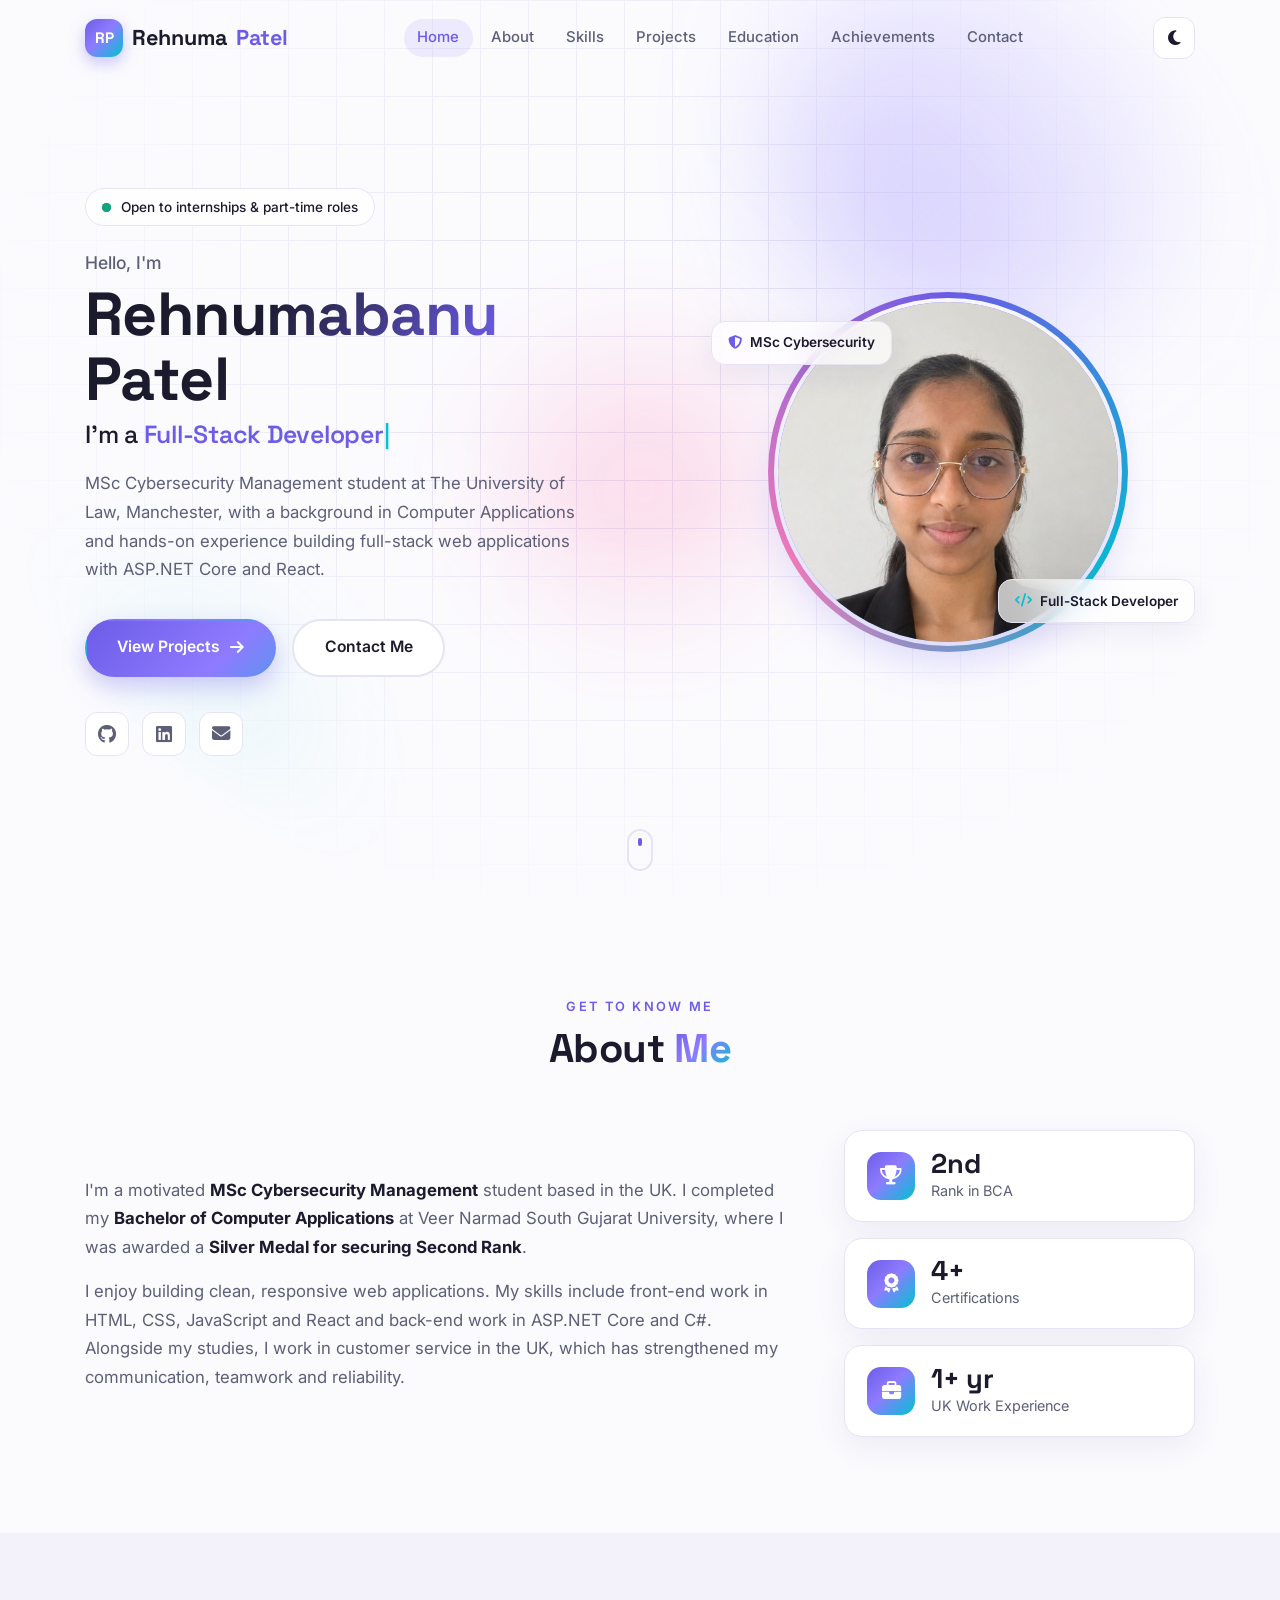
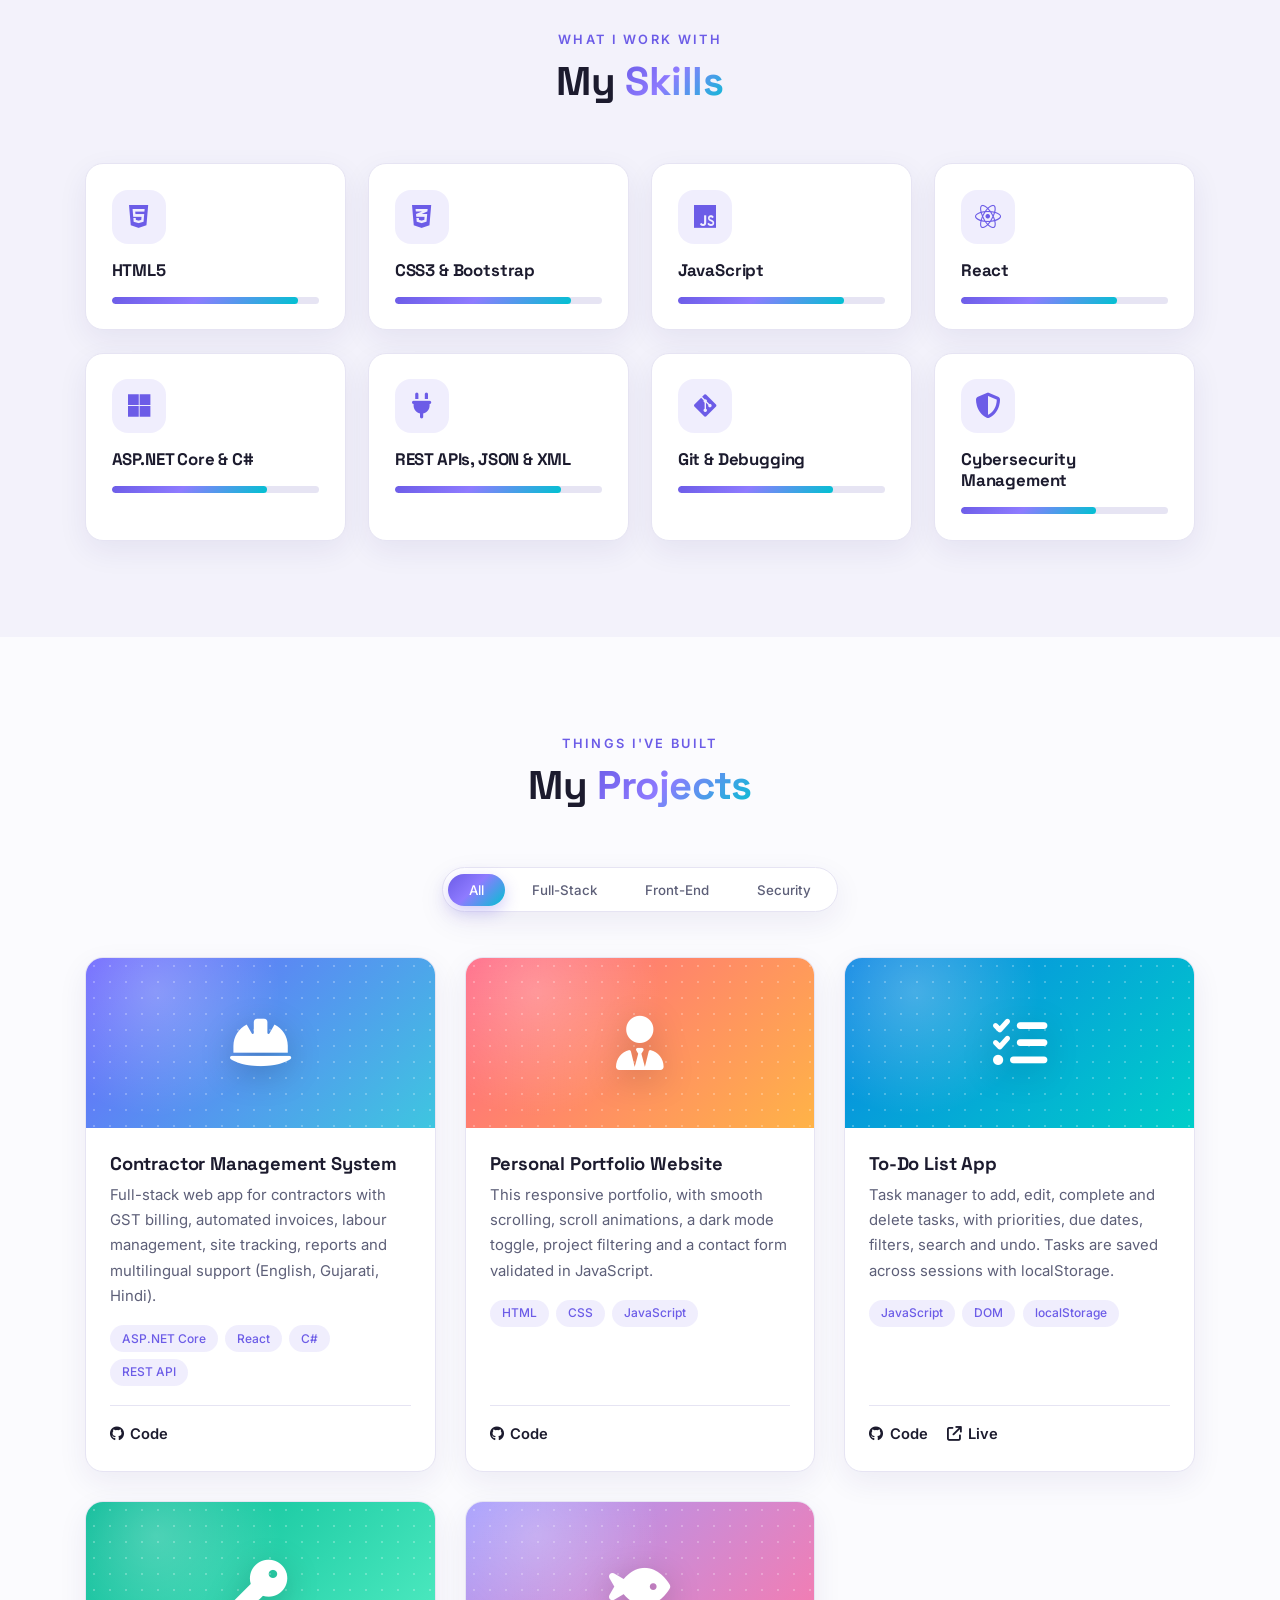
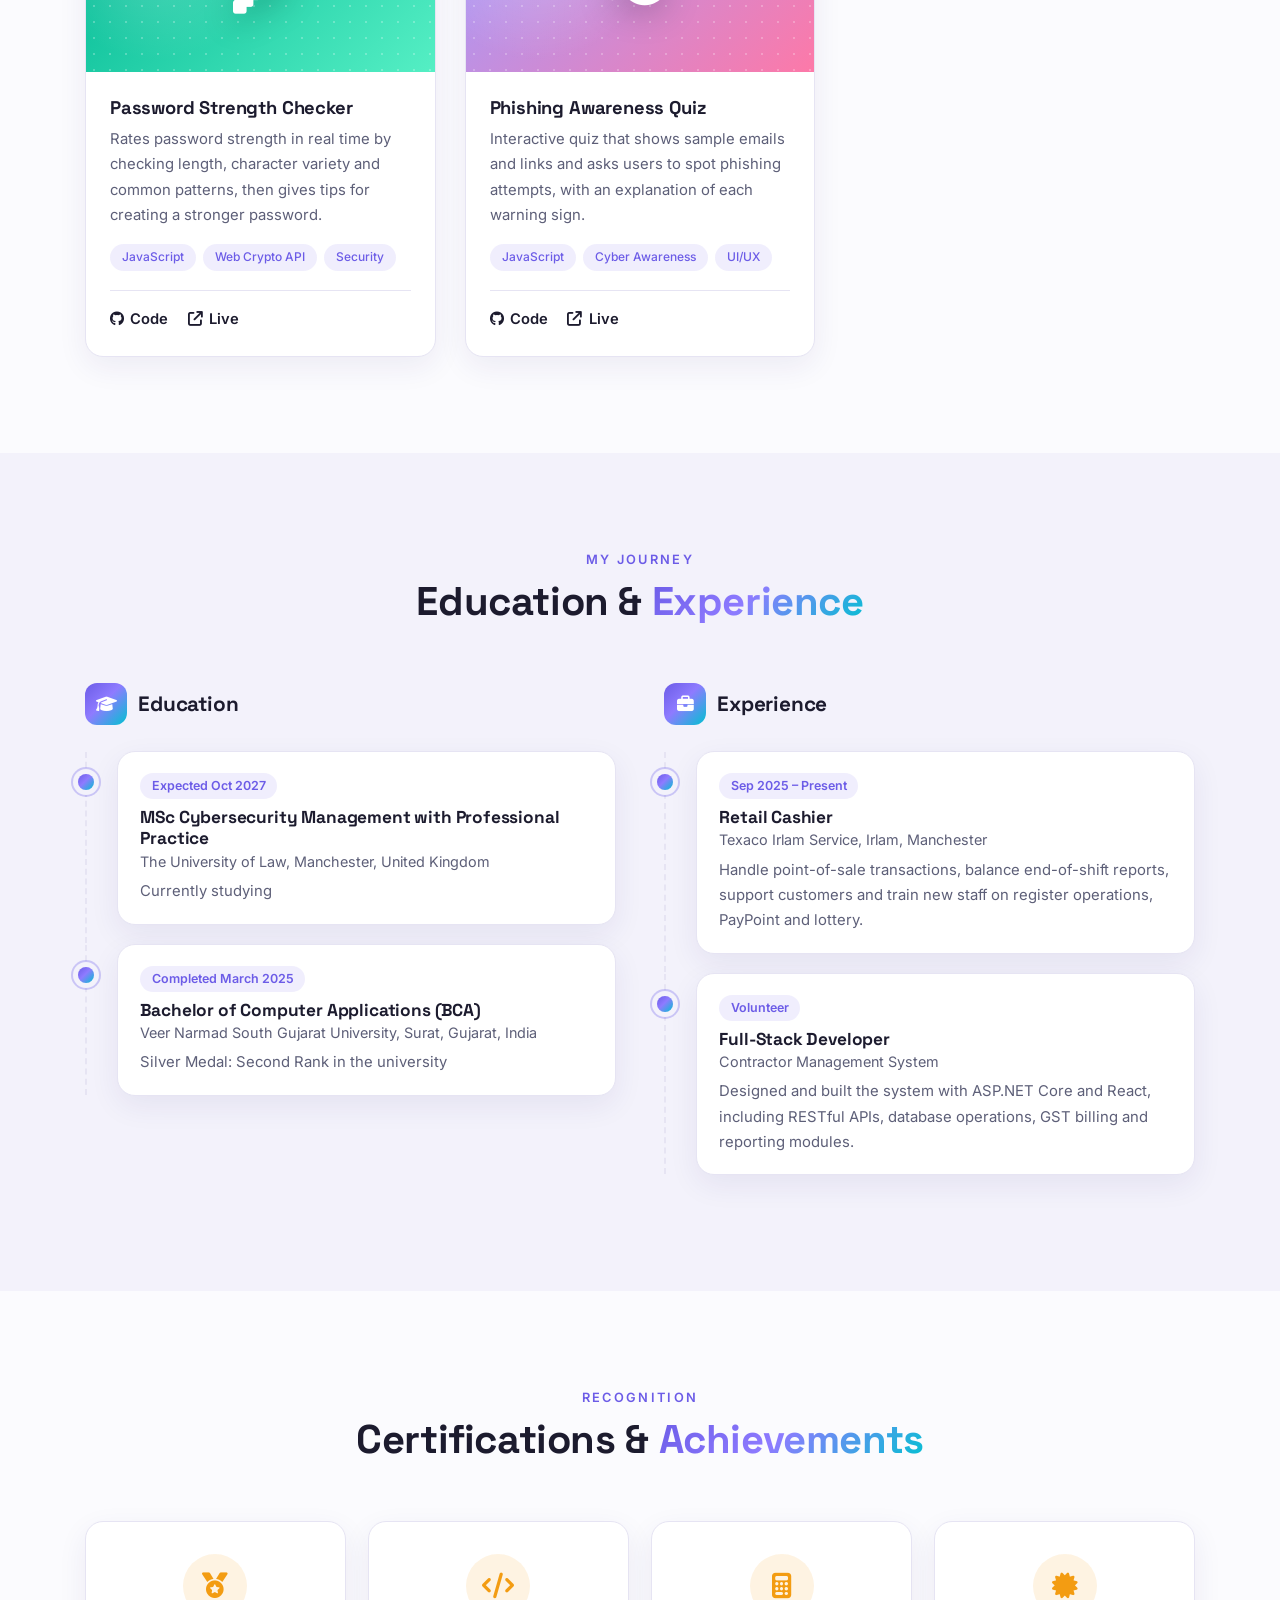
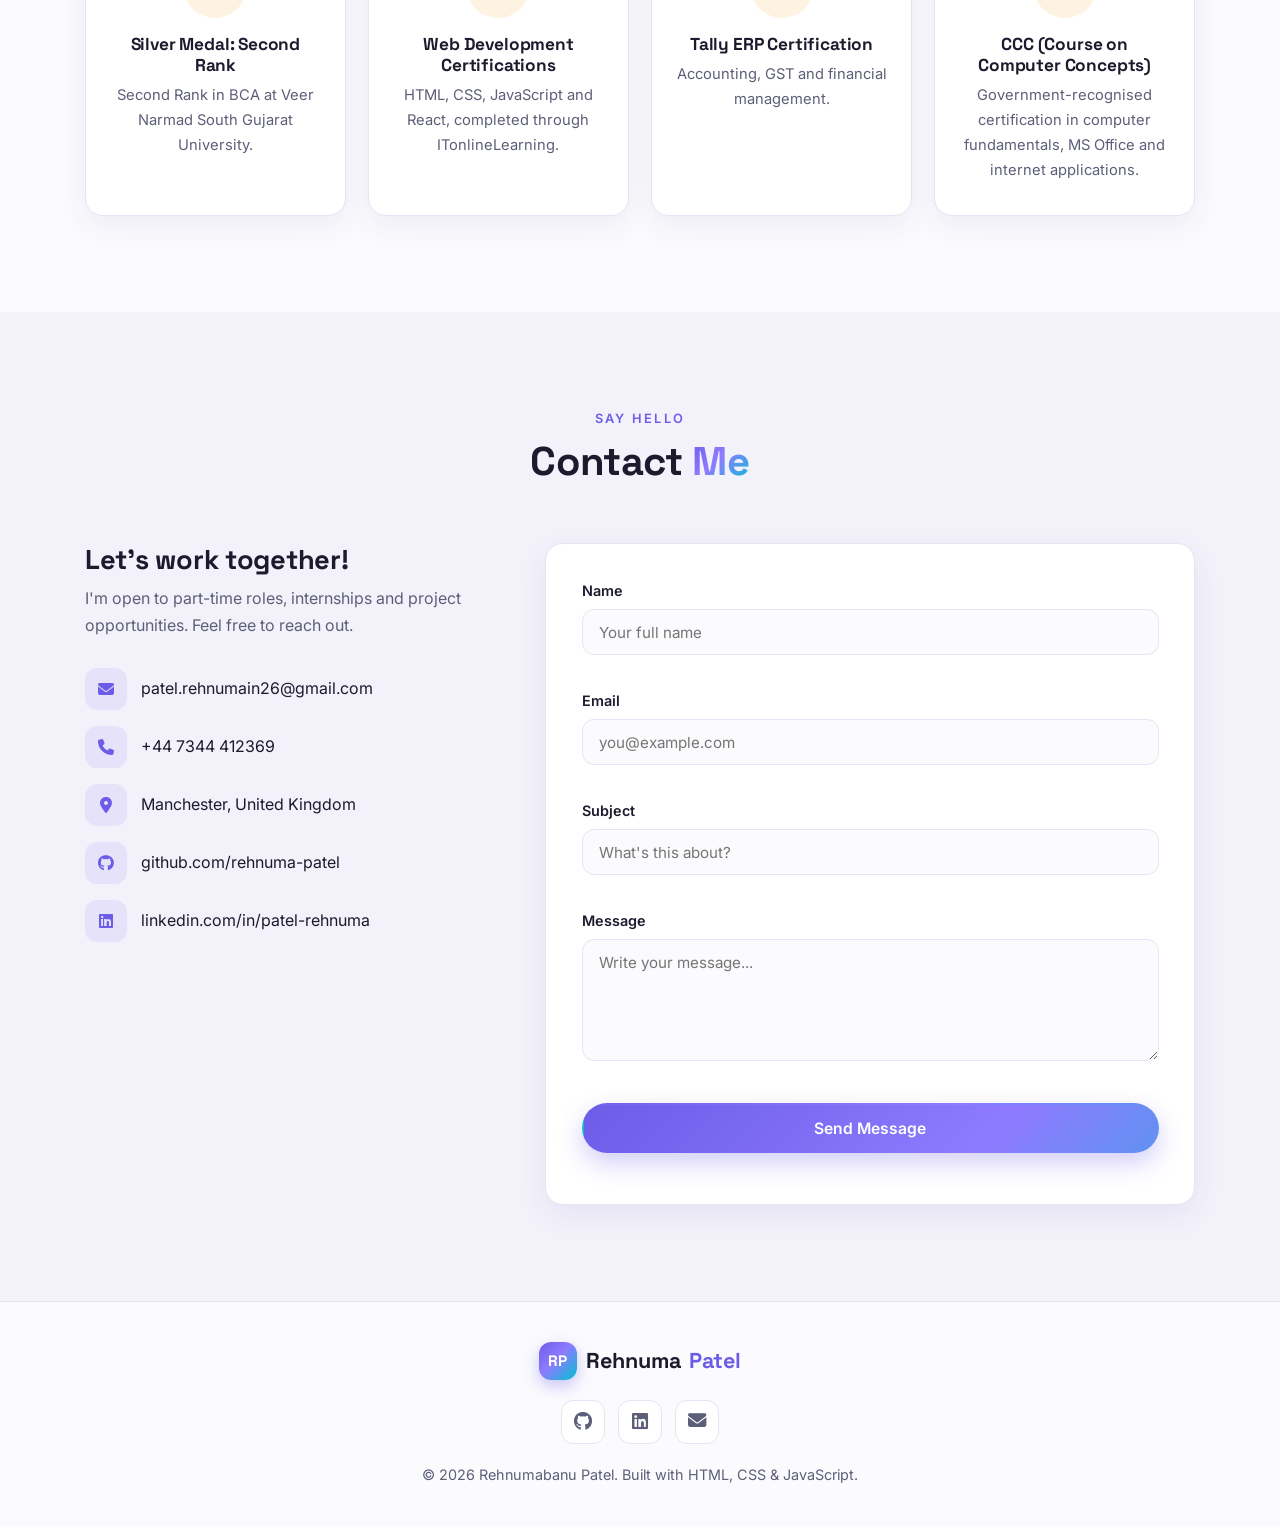
==== commit cd6e8c18: "Add To-Do List App to projects" ====
--- a/index.html
+++ b/index.html
@@ -180,6 +180,22 @@
             </div>
           </article>
 
+          <article class="project-card reveal" data-category="frontend">
+            <div class="project-thumb" style="--c1:#0984e3;--c2:#00cec9"><i class="fa-solid fa-list-check"></i></div>
+            <div class="project-body">
+              <h3>To-Do List App</h3>
+              <p>
+                Task manager to add, edit, complete and delete tasks, with priorities, due dates,
+                filters, search and undo. Tasks are saved across sessions with localStorage.
+              </p>
+              <div class="tags"><span>JavaScript</span><span>DOM</span><span>localStorage</span></div>
+              <div class="project-links">
+                <a href="https://github.com/rehnuma-patel/todo-list-app" target="_blank" rel="noopener"><i class="fa-brands fa-github"></i> Code</a>
+                <a href="https://rehnuma-patel.github.io/todo-list-app/" target="_blank" rel="noopener"><i class="fa-solid fa-arrow-up-right-from-square"></i> Live</a>
+              </div>
+            </div>
+          </article>
+
           <article class="project-card reveal" data-category="security">
             <div class="project-thumb" style="--c1:#00b894;--c2:#55efc4"><i class="fa-solid fa-key"></i></div>
             <div class="project-body">
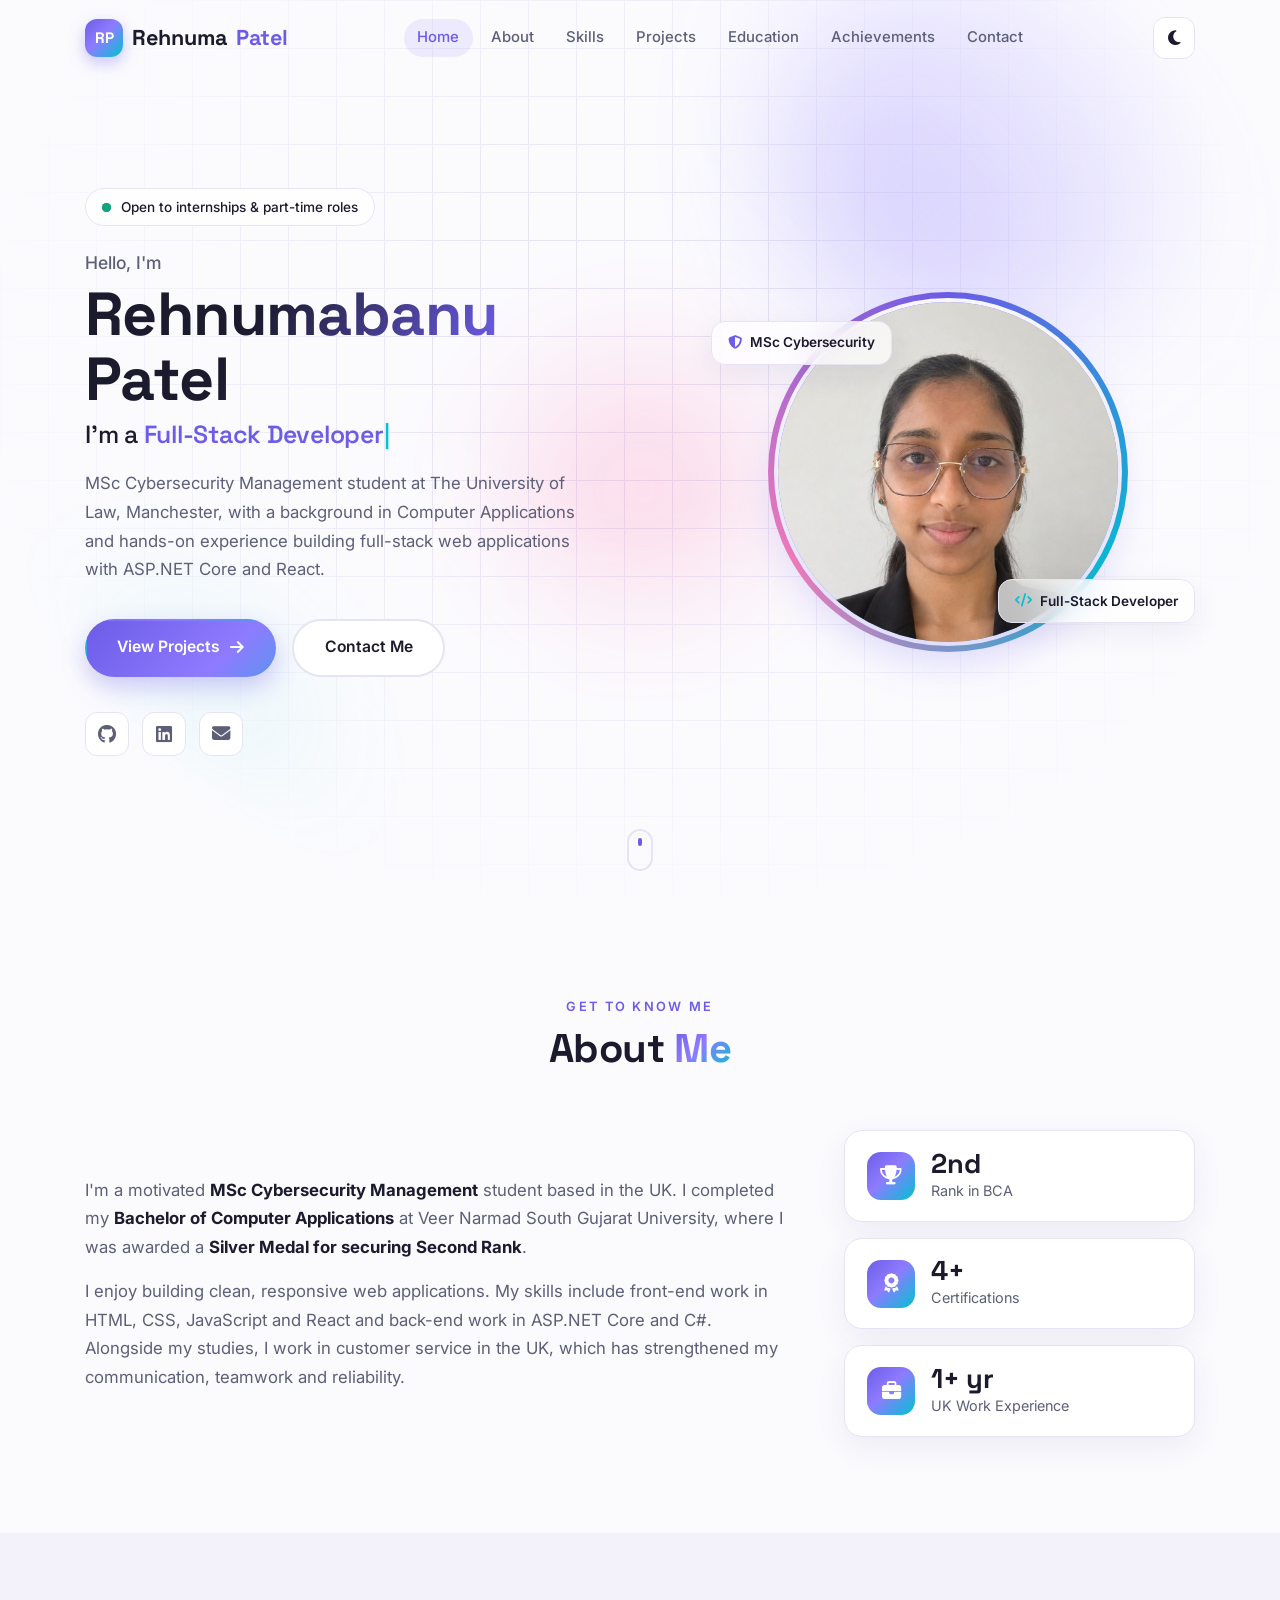
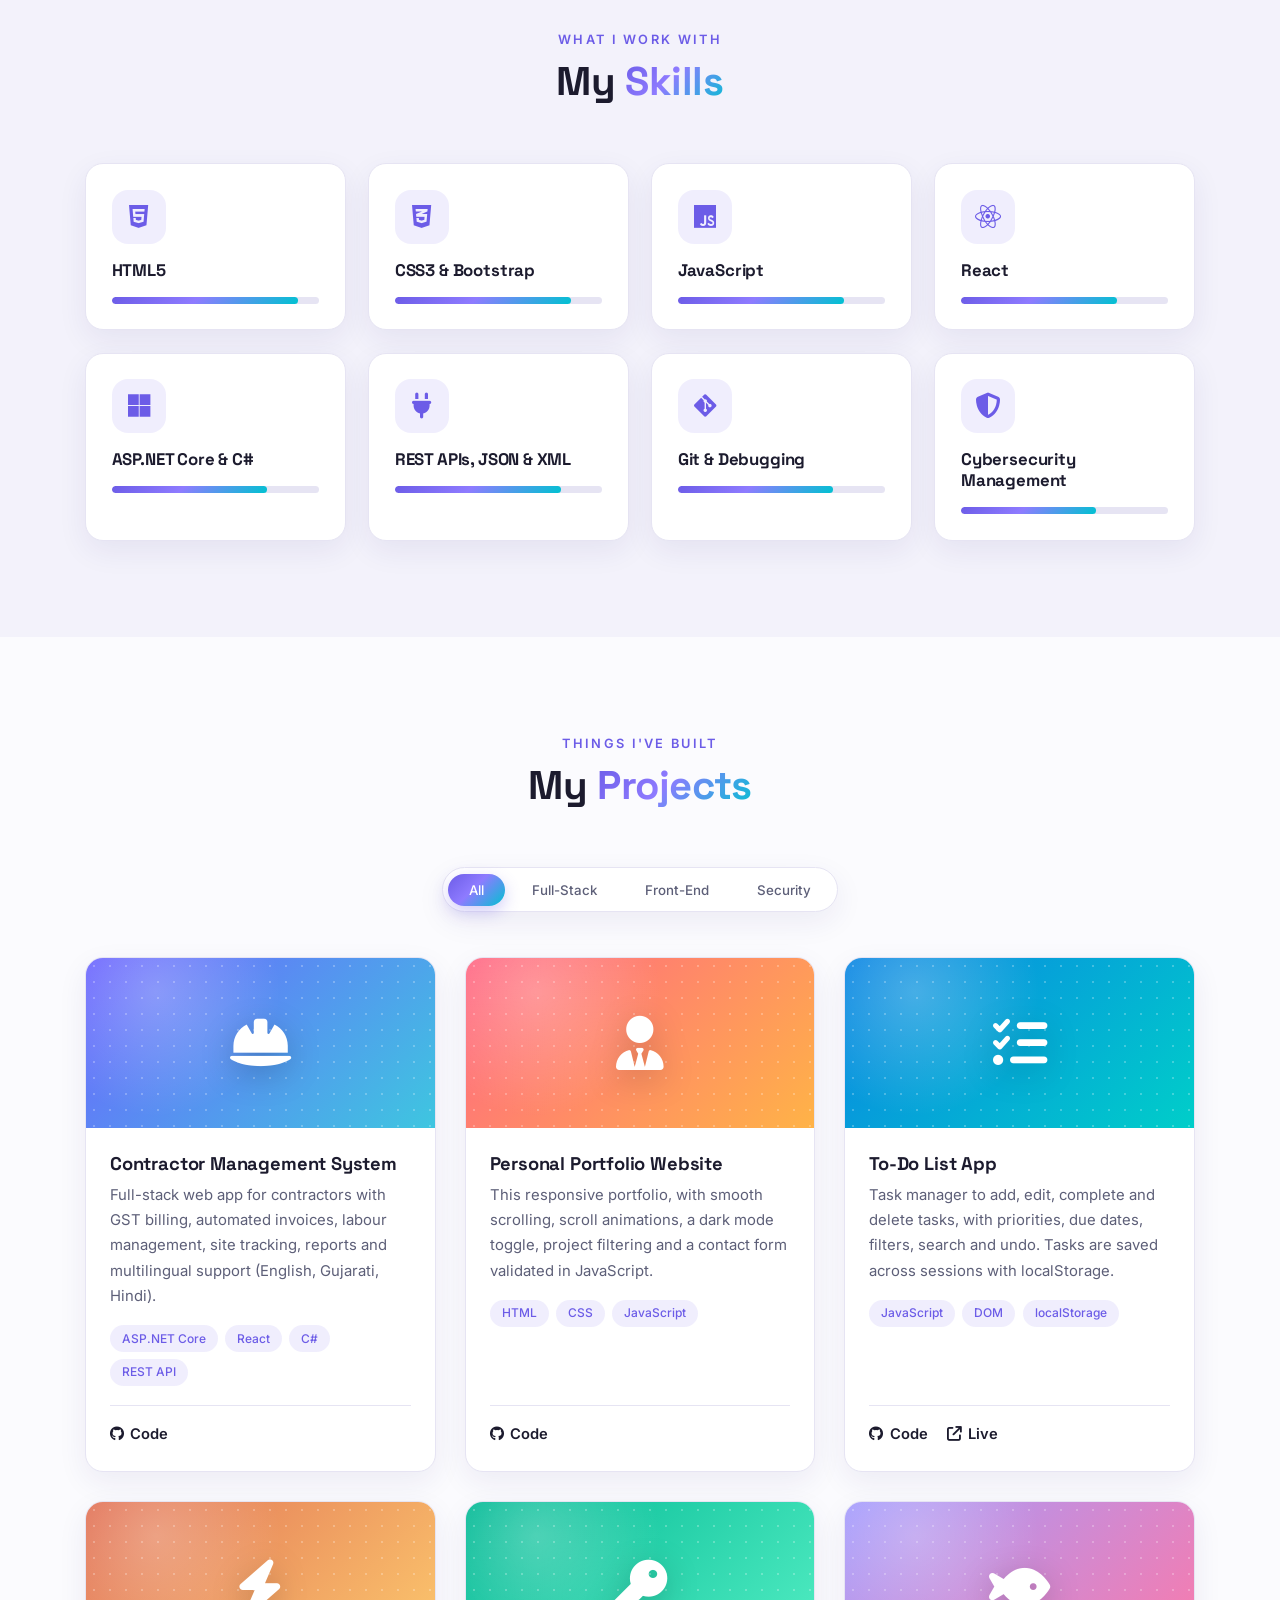
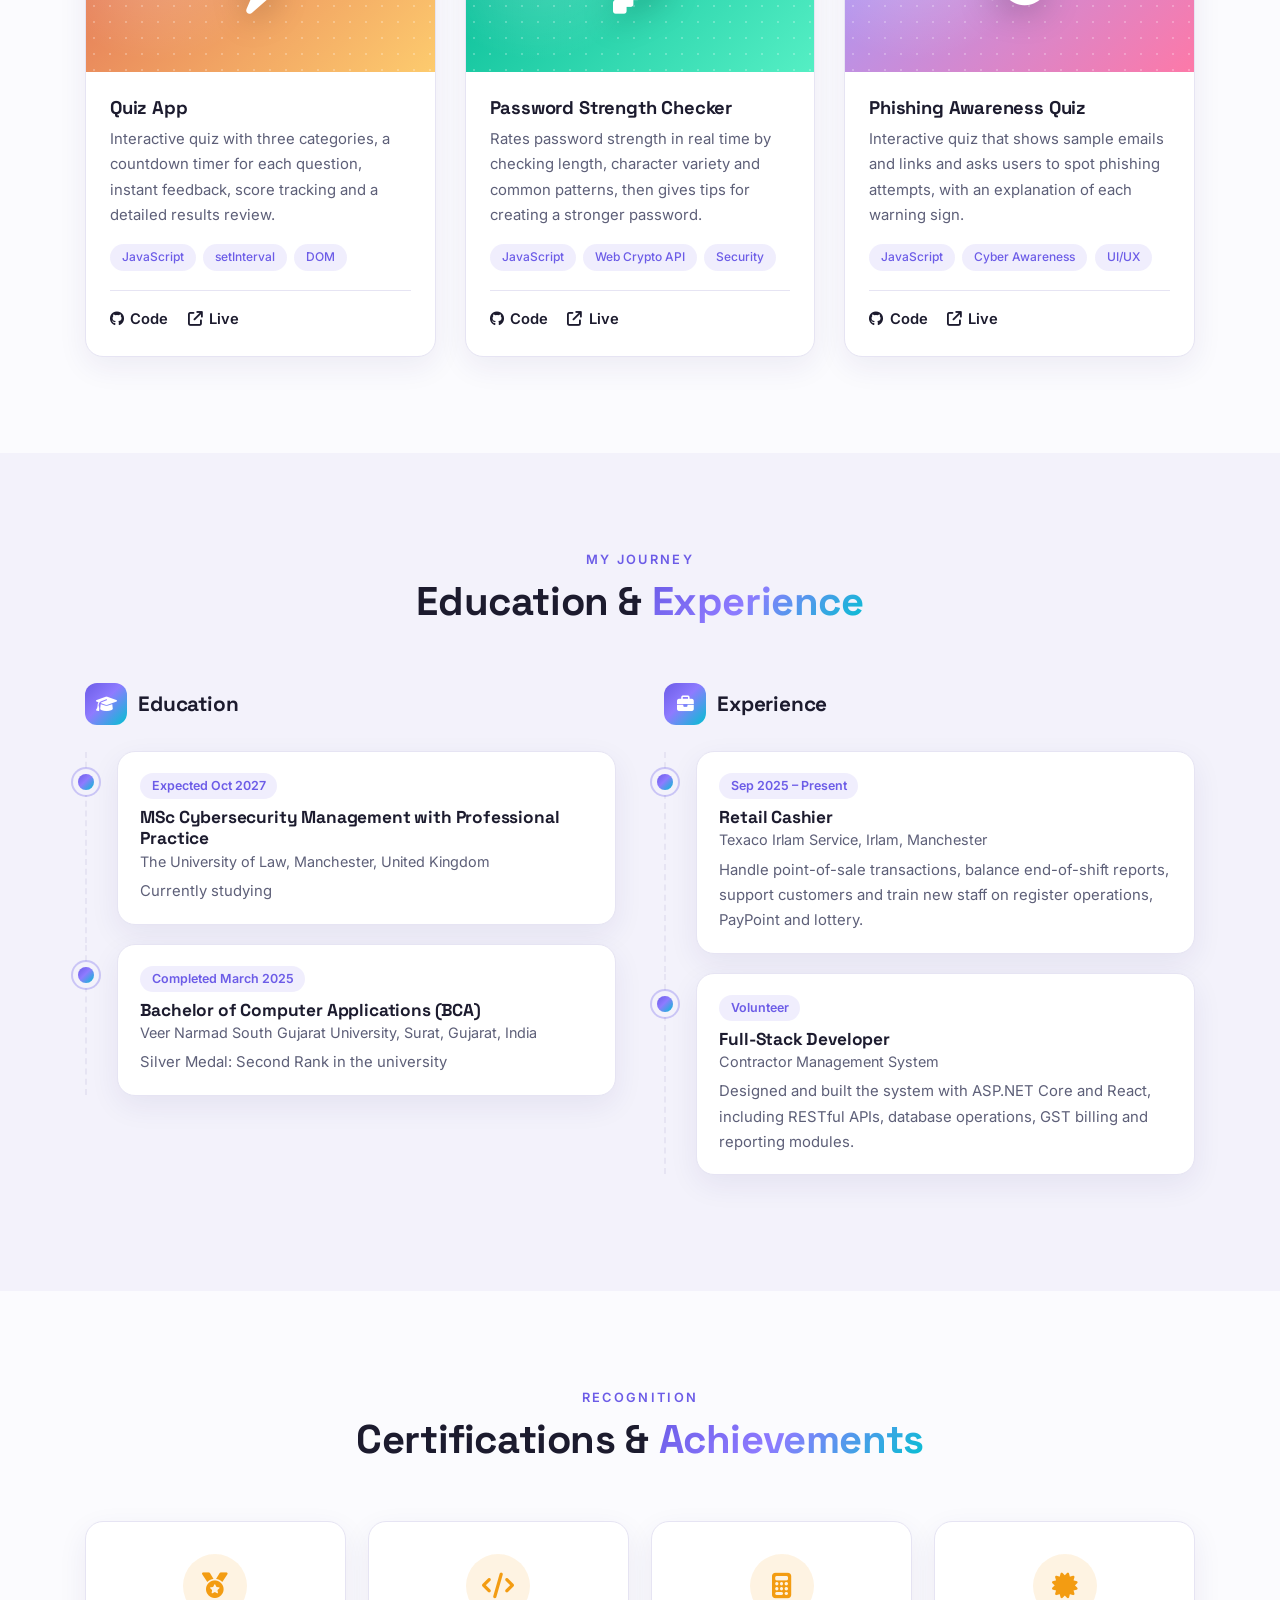
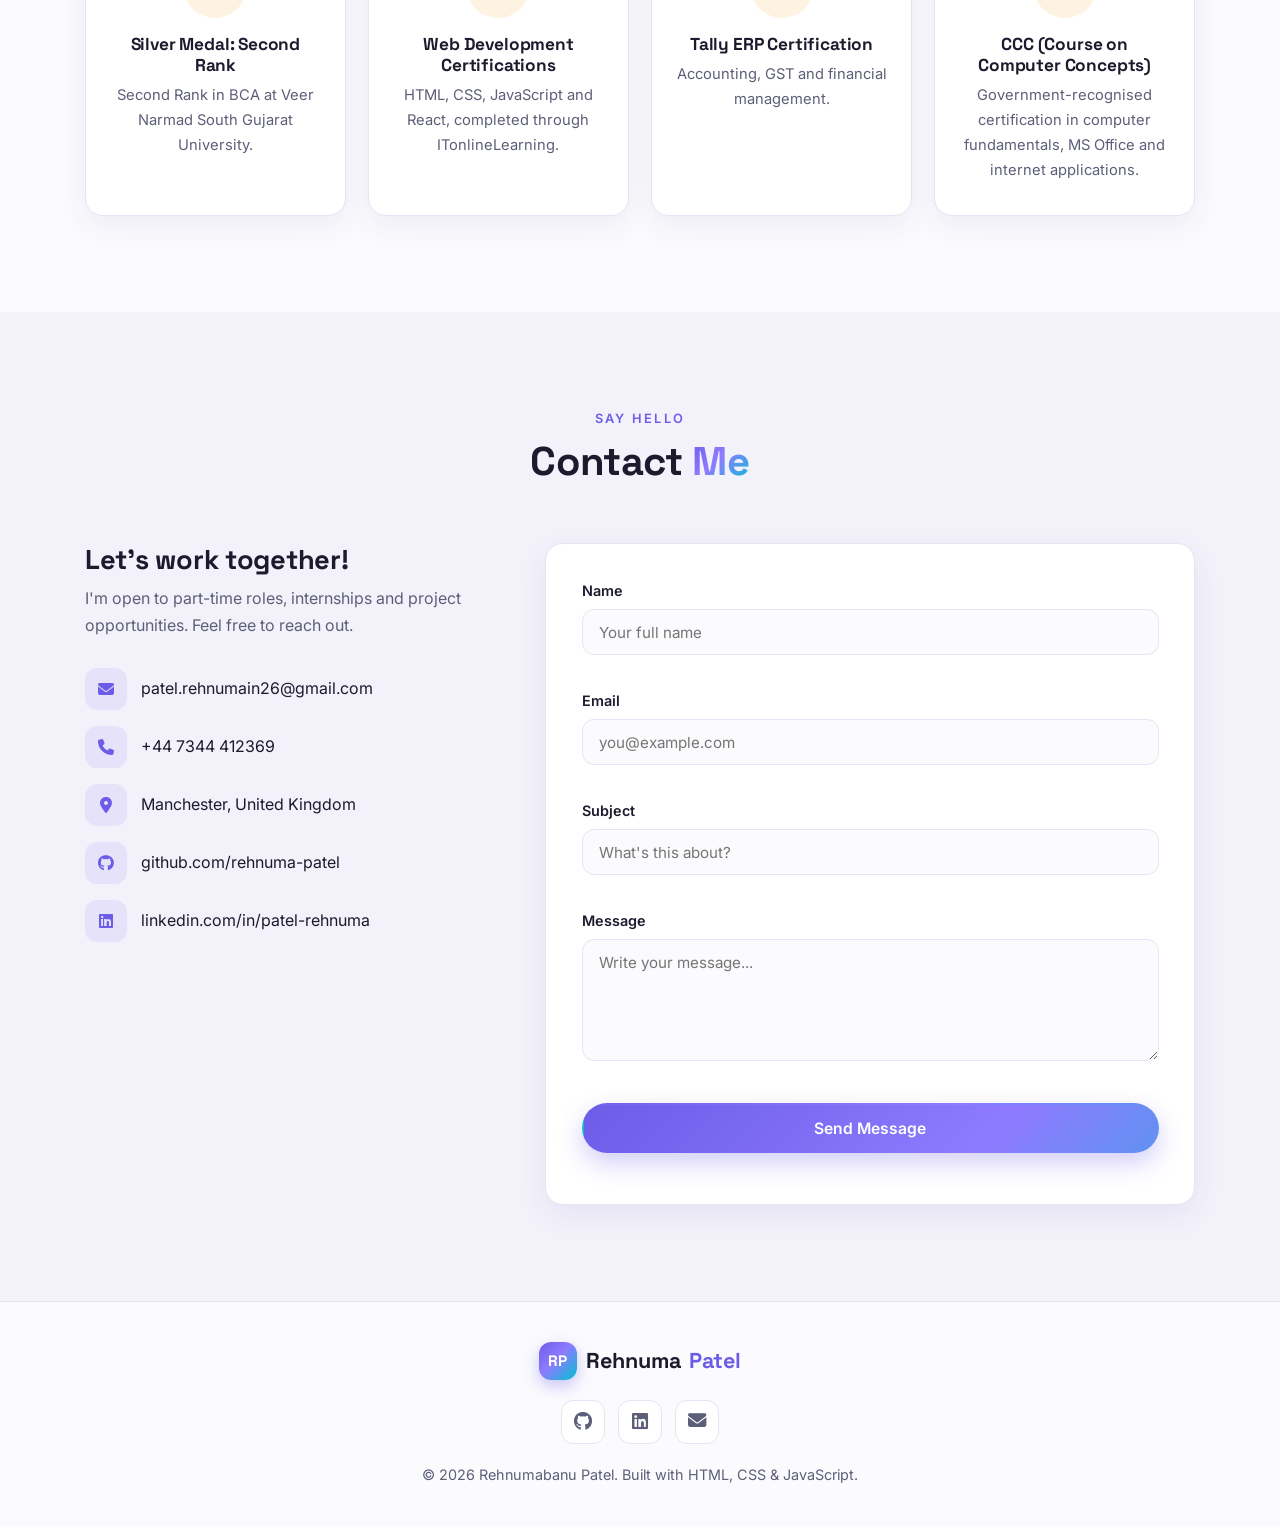
==== commit 8a25e2de: "Add Quiz App to projects" ====
--- a/index.html
+++ b/index.html
@@ -196,6 +196,22 @@
             </div>
           </article>
 
+          <article class="project-card reveal" data-category="frontend">
+            <div class="project-thumb" style="--c1:#e17055;--c2:#fdcb6e"><i class="fa-solid fa-bolt"></i></div>
+            <div class="project-body">
+              <h3>Quiz App</h3>
+              <p>
+                Interactive quiz with three categories, a countdown timer for each question,
+                instant feedback, score tracking and a detailed results review.
+              </p>
+              <div class="tags"><span>JavaScript</span><span>setInterval</span><span>DOM</span></div>
+              <div class="project-links">
+                <a href="https://github.com/rehnuma-patel/quiz-app" target="_blank" rel="noopener"><i class="fa-brands fa-github"></i> Code</a>
+                <a href="https://rehnuma-patel.github.io/quiz-app/" target="_blank" rel="noopener"><i class="fa-solid fa-arrow-up-right-from-square"></i> Live</a>
+              </div>
+            </div>
+          </article>
+
           <article class="project-card reveal" data-category="security">
             <div class="project-thumb" style="--c1:#00b894;--c2:#55efc4"><i class="fa-solid fa-key"></i></div>
             <div class="project-body">
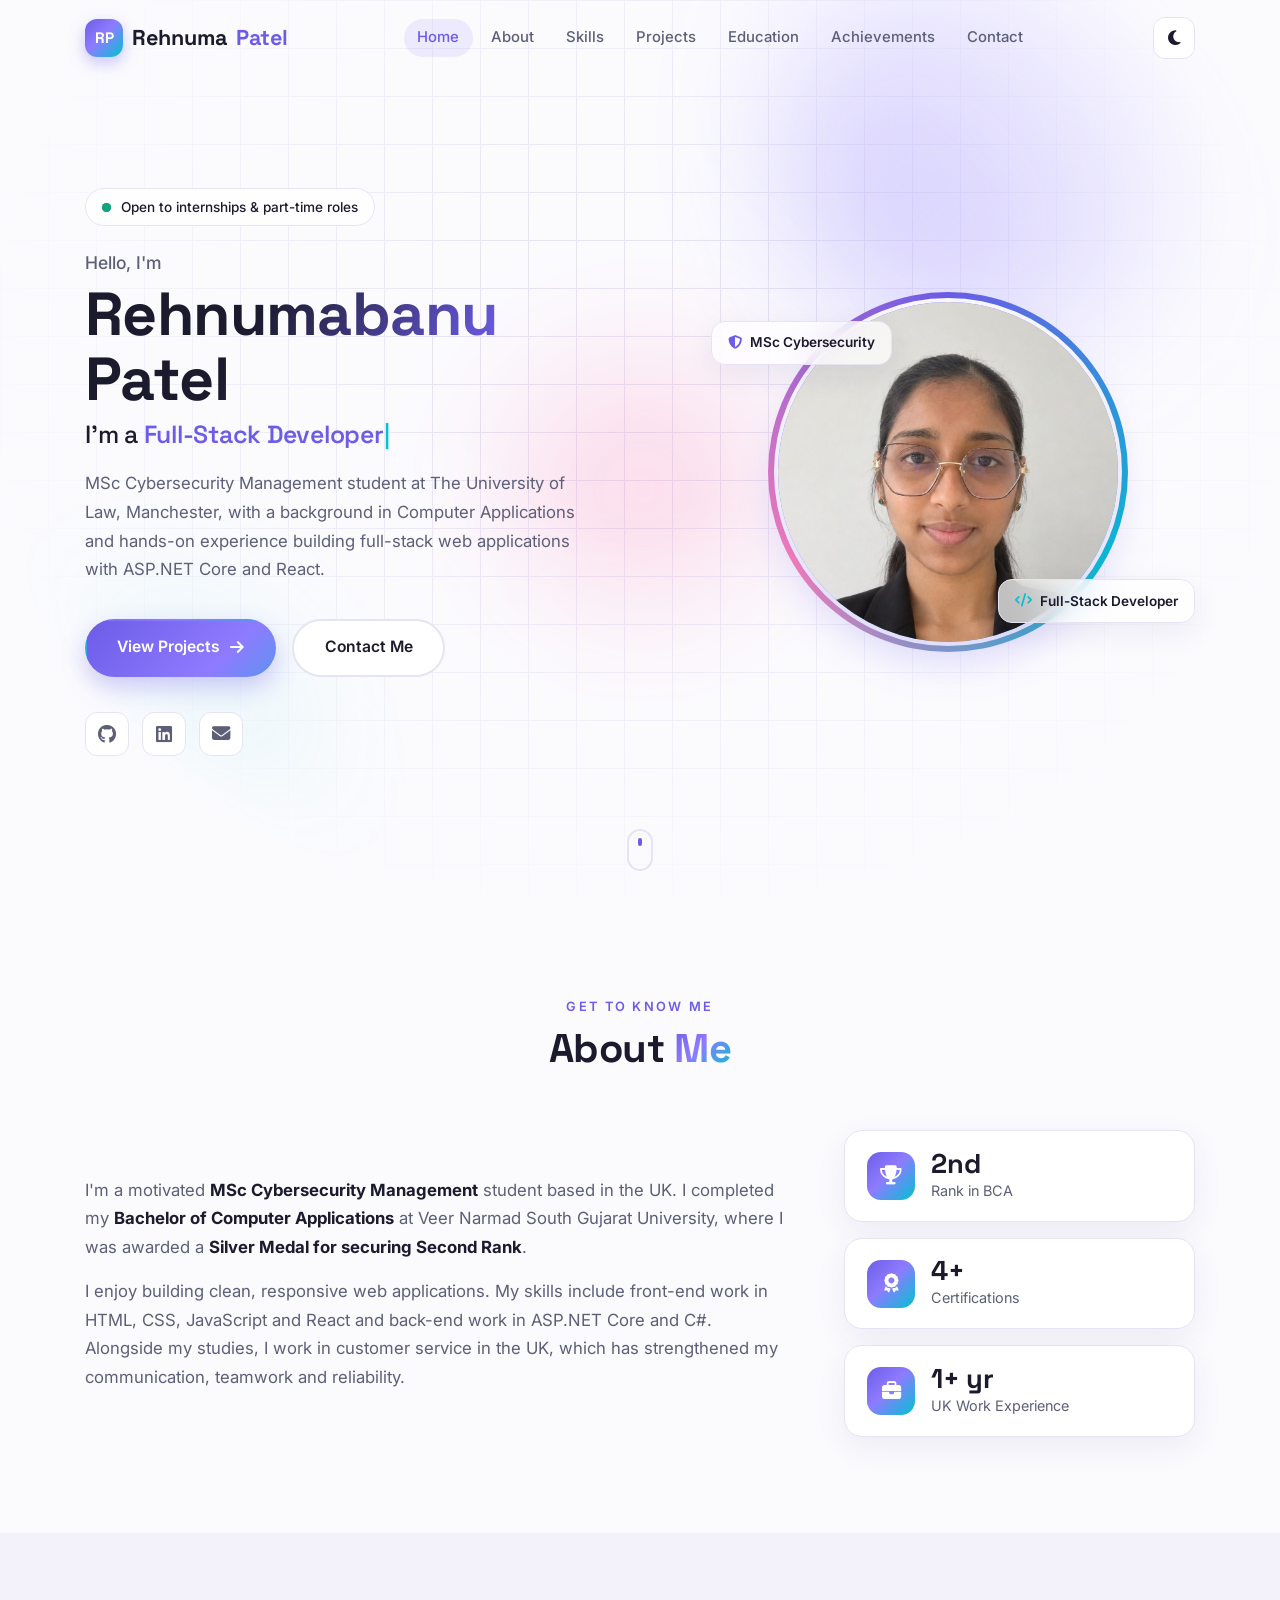
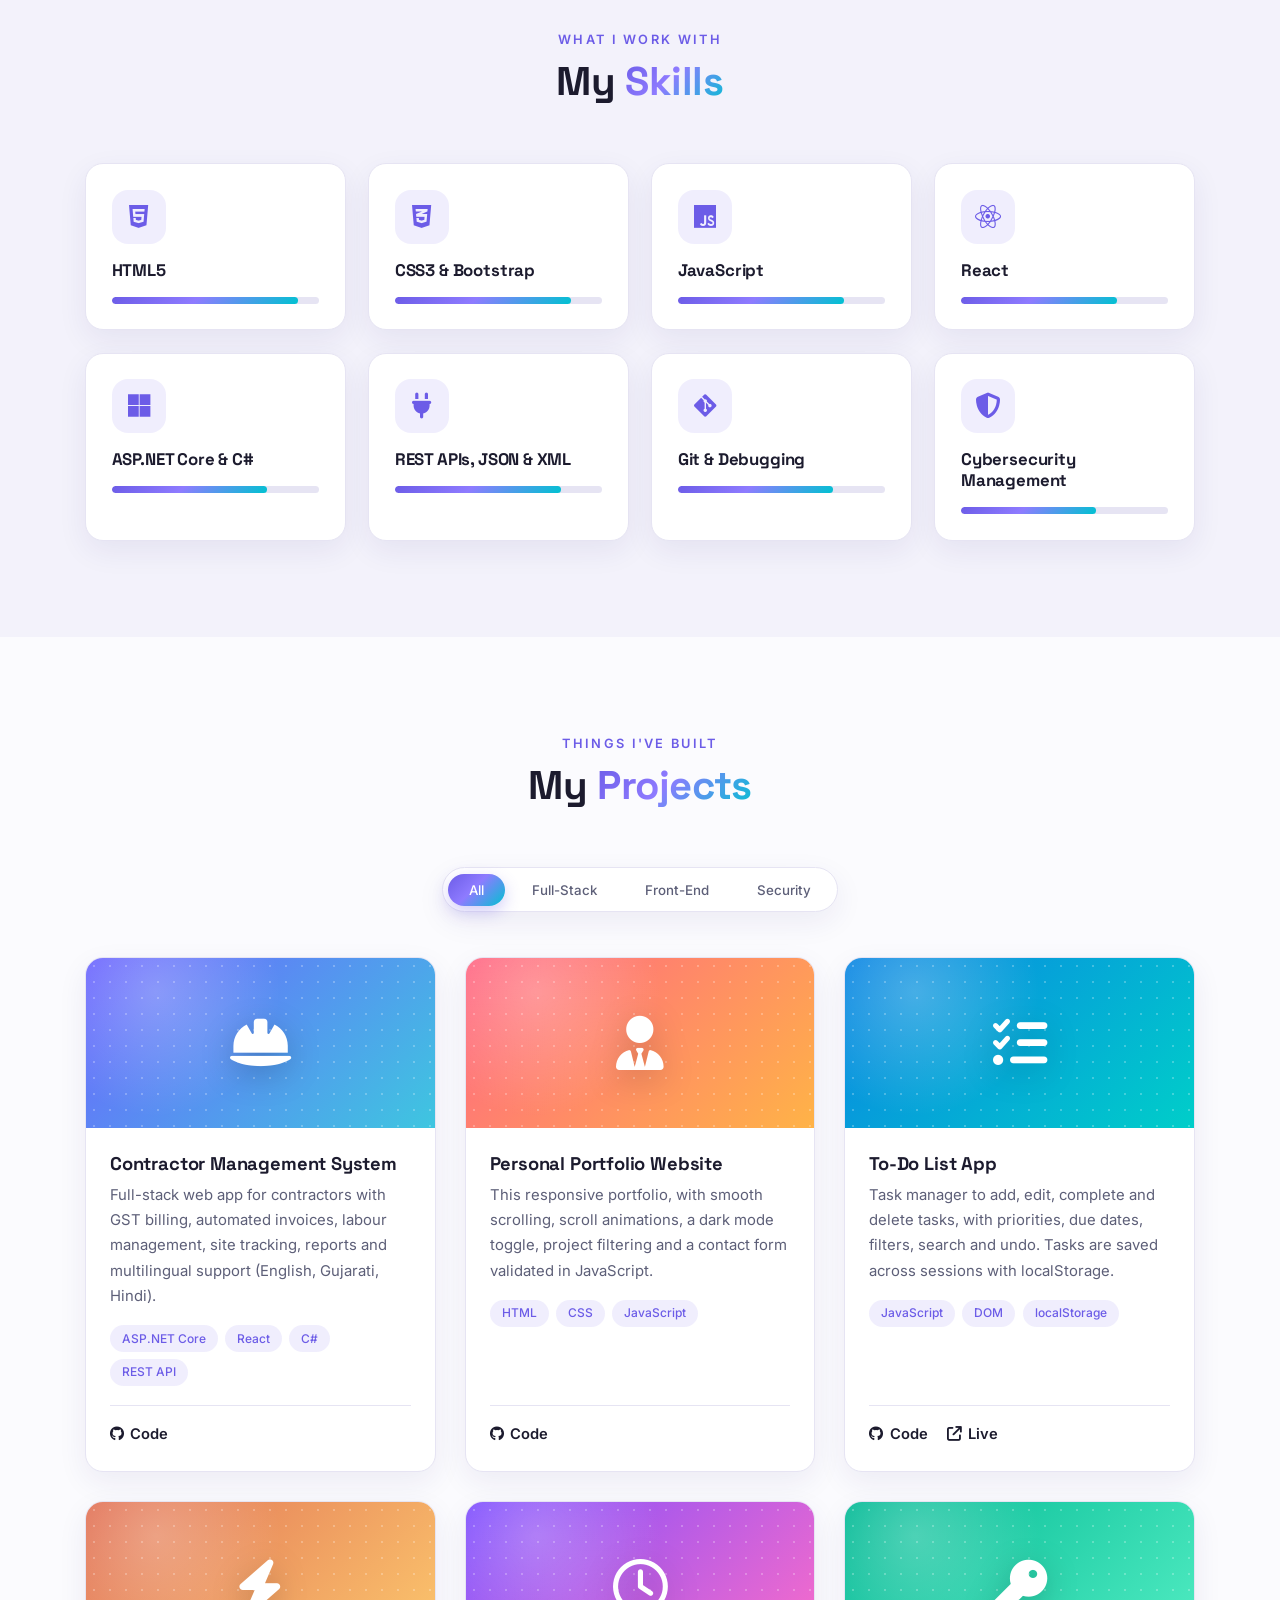
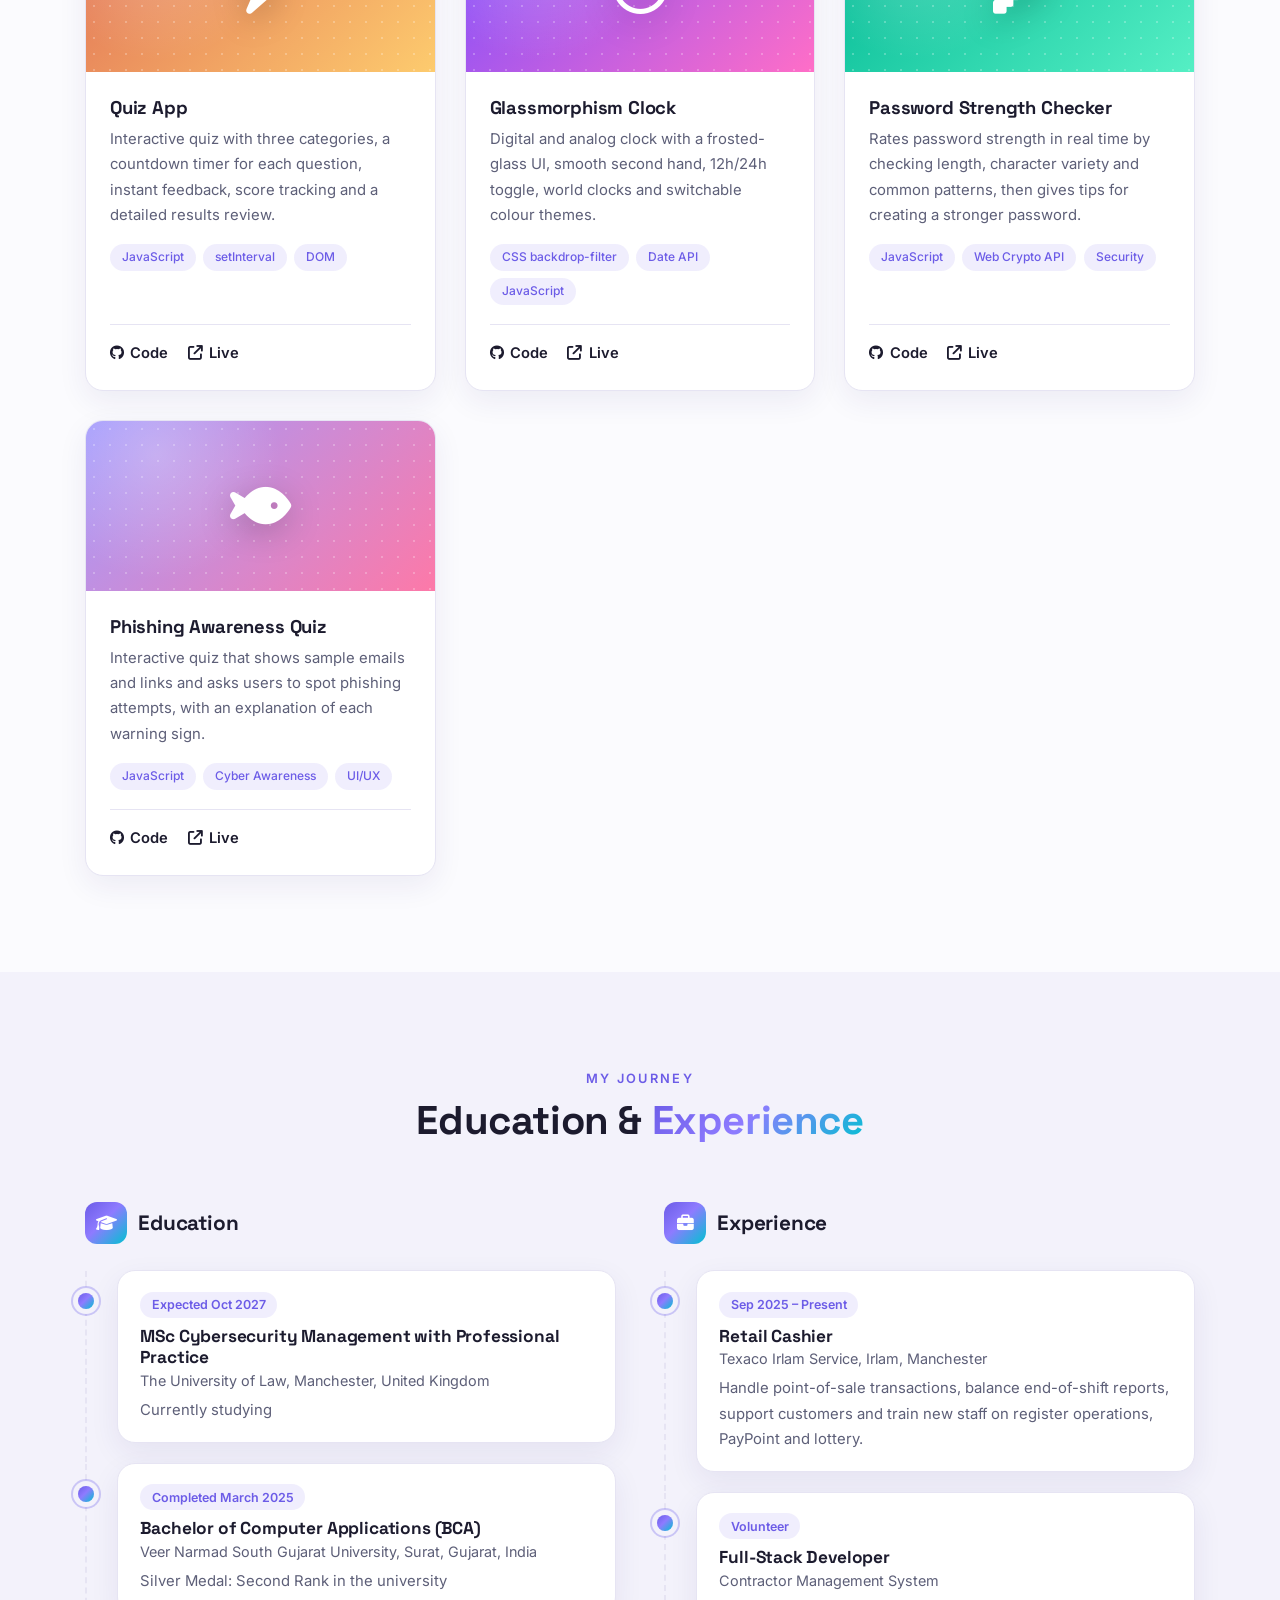
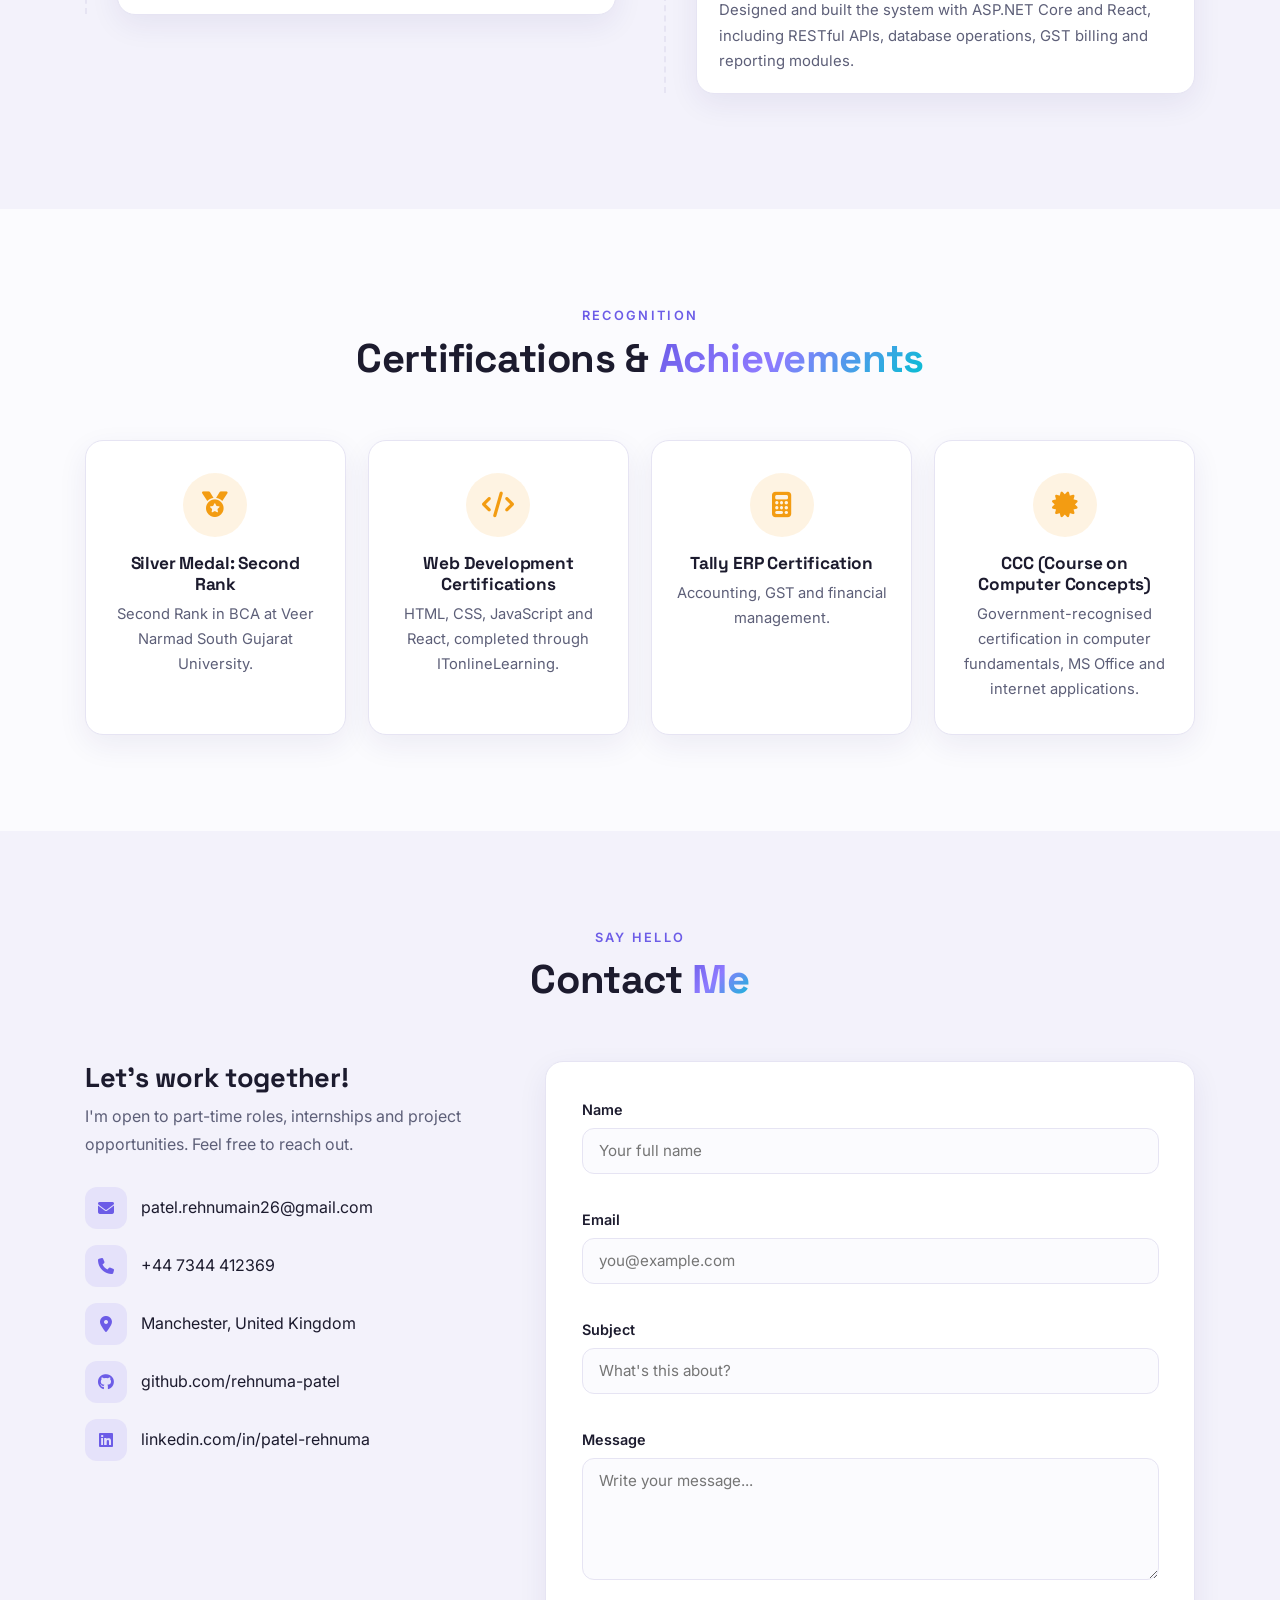
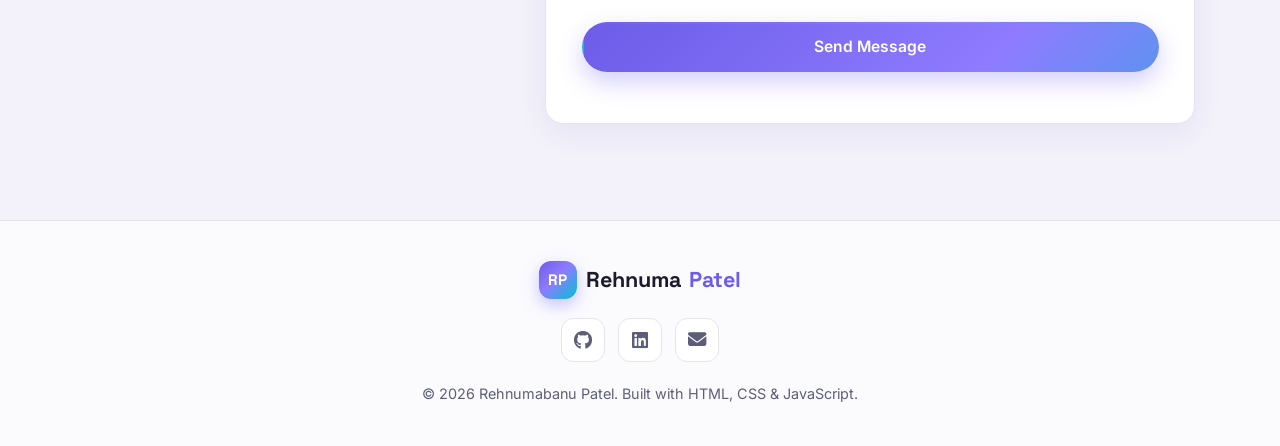
==== commit 55ac100d: "Add Glassmorphism Clock to projects" ====
--- a/index.html
+++ b/index.html
@@ -212,6 +212,22 @@
             </div>
           </article>
 
+          <article class="project-card reveal" data-category="frontend">
+            <div class="project-thumb" style="--c1:#7c4dff;--c2:#ff6ec7"><i class="fa-regular fa-clock"></i></div>
+            <div class="project-body">
+              <h3>Glassmorphism Clock</h3>
+              <p>
+                Digital and analog clock with a frosted-glass UI, smooth second hand,
+                12h/24h toggle, world clocks and switchable colour themes.
+              </p>
+              <div class="tags"><span>CSS backdrop-filter</span><span>Date API</span><span>JavaScript</span></div>
+              <div class="project-links">
+                <a href="https://github.com/rehnuma-patel/glassmorphism-clock" target="_blank" rel="noopener"><i class="fa-brands fa-github"></i> Code</a>
+                <a href="https://rehnuma-patel.github.io/glassmorphism-clock/" target="_blank" rel="noopener"><i class="fa-solid fa-arrow-up-right-from-square"></i> Live</a>
+              </div>
+            </div>
+          </article>
+
           <article class="project-card reveal" data-category="security">
             <div class="project-thumb" style="--c1:#00b894;--c2:#55efc4"><i class="fa-solid fa-key"></i></div>
             <div class="project-body">
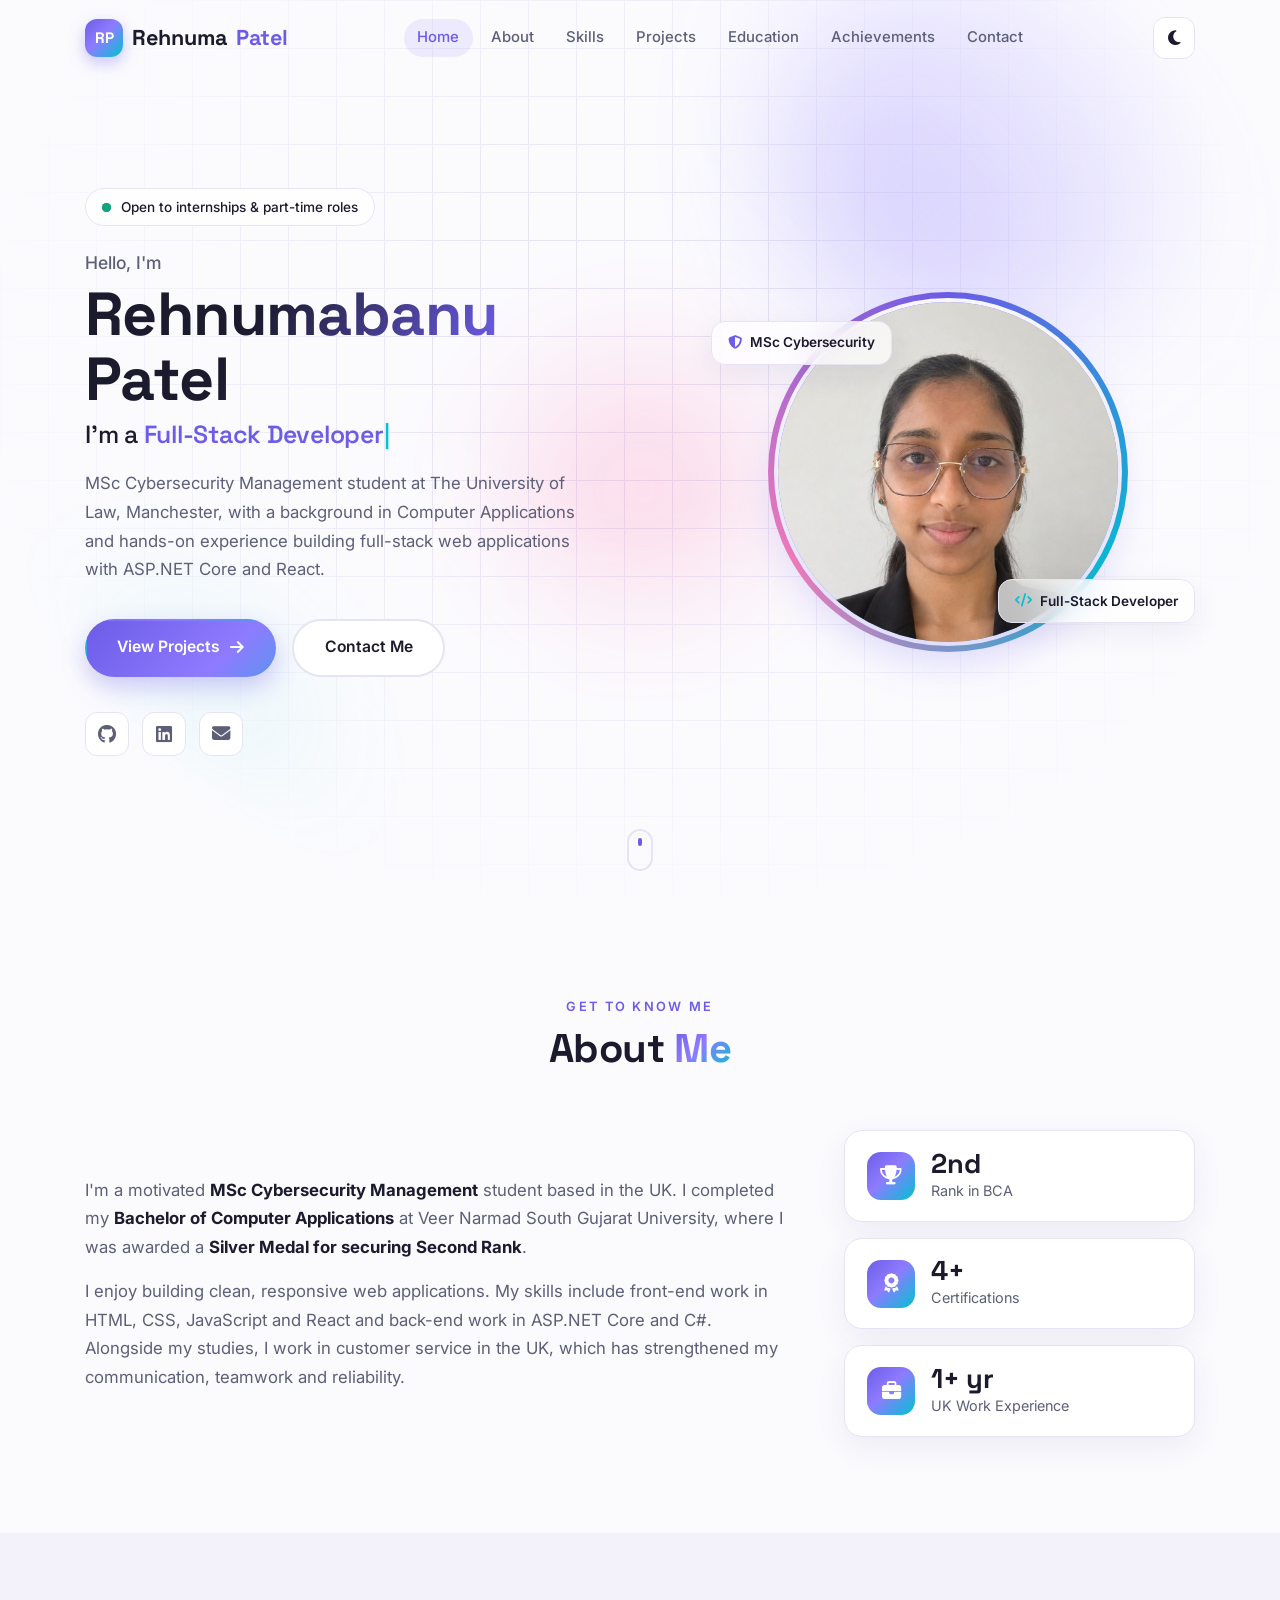
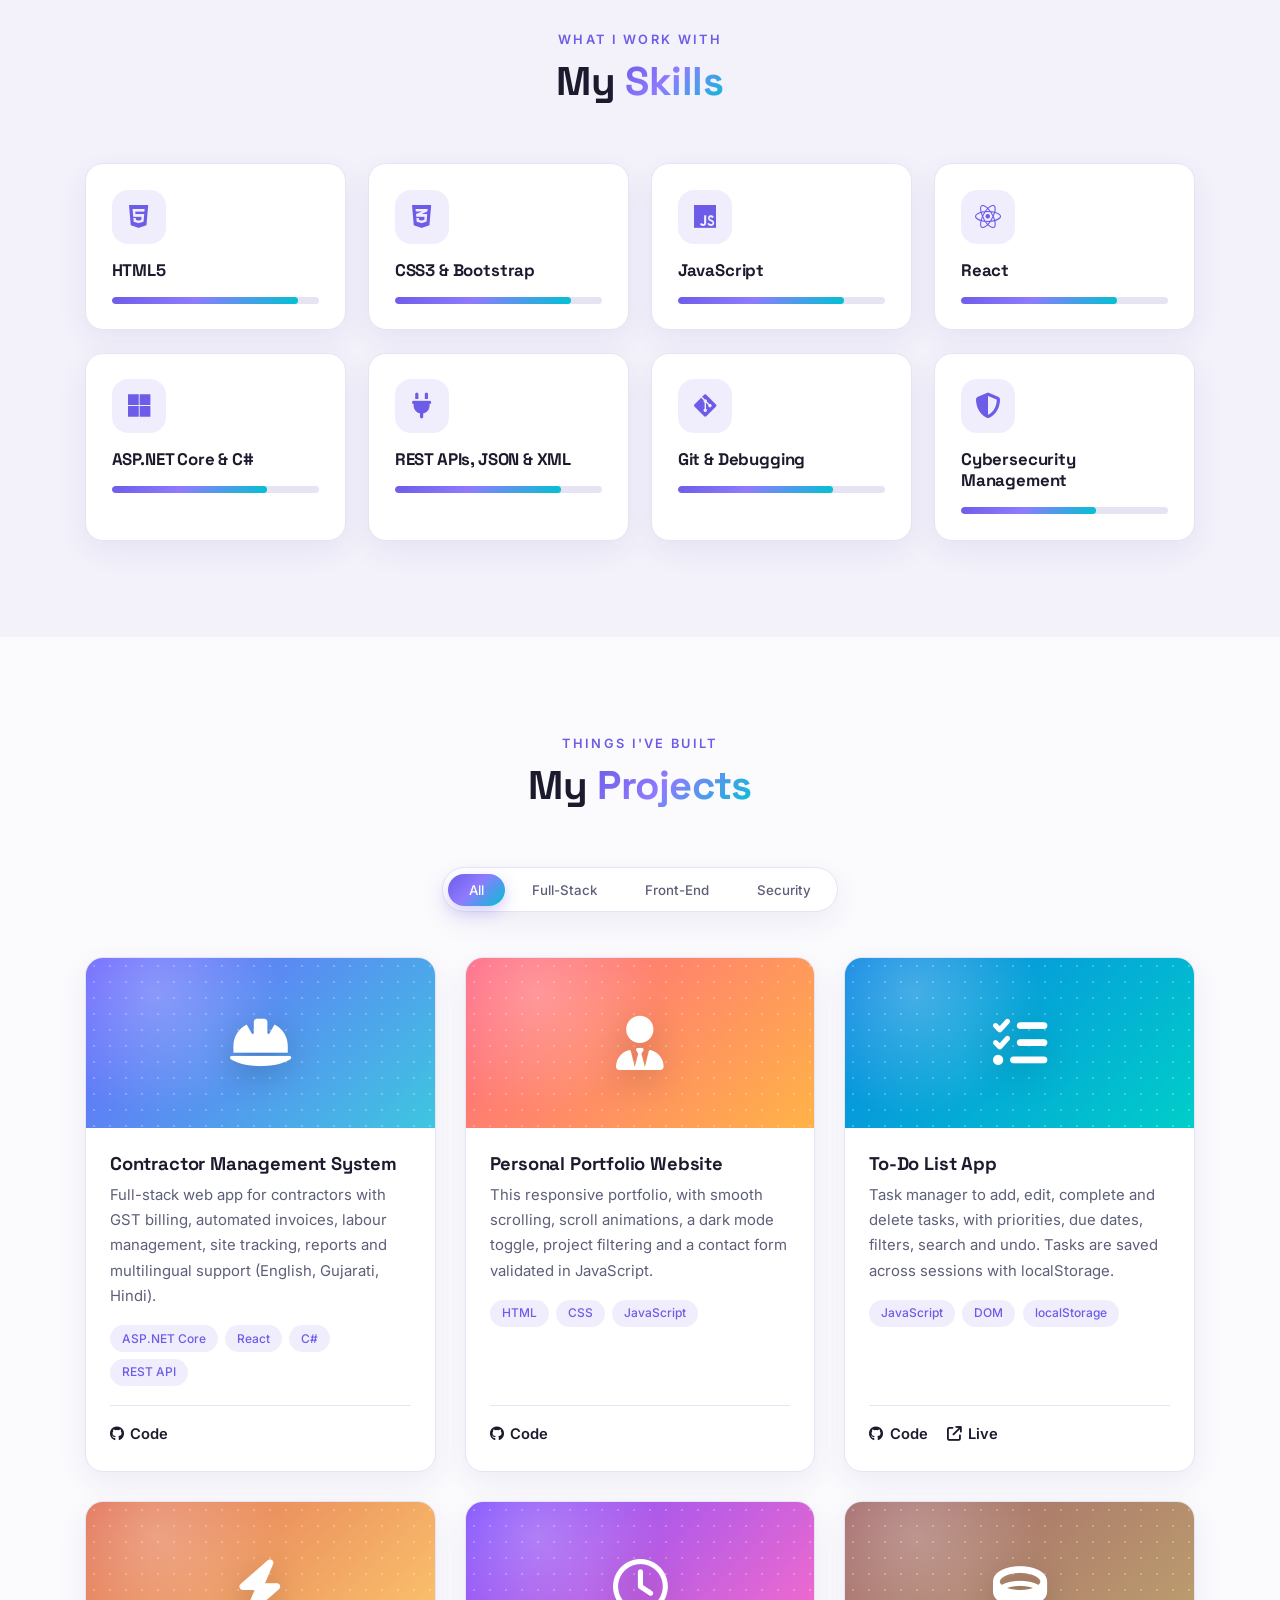
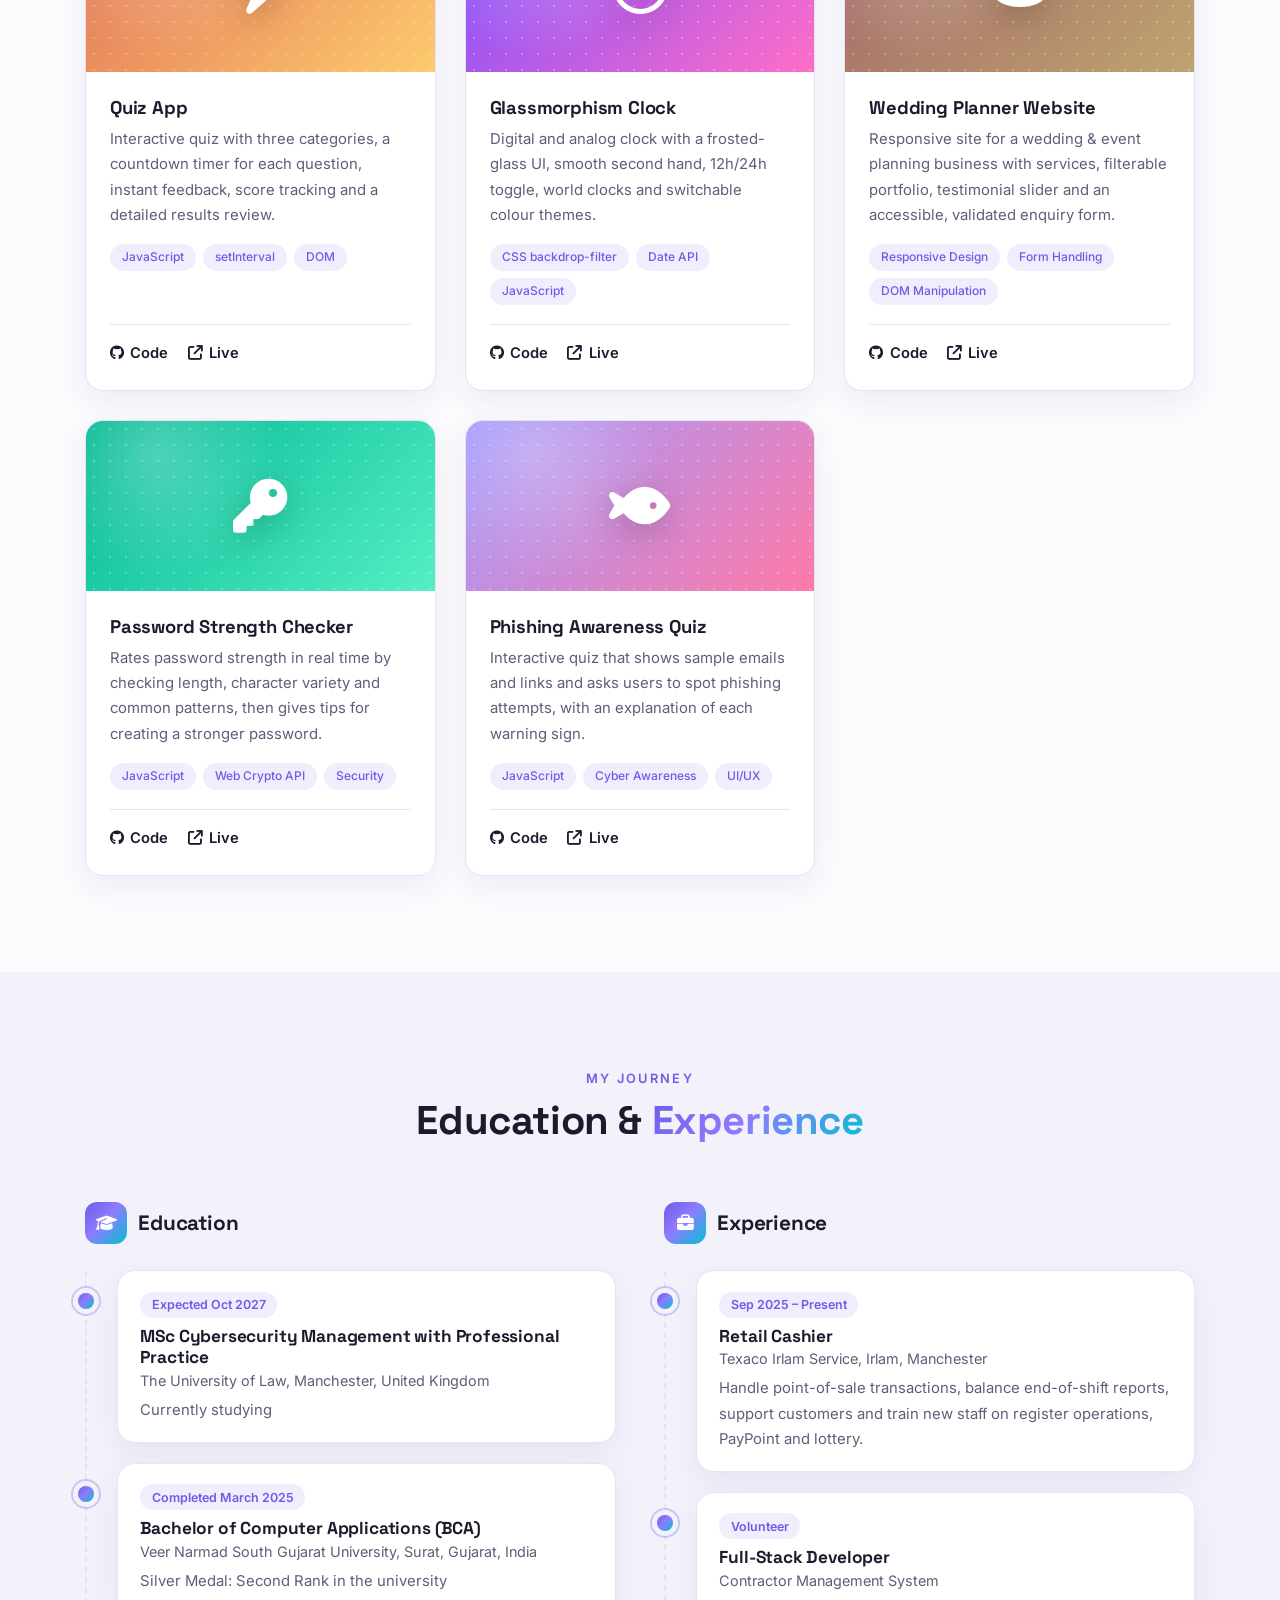
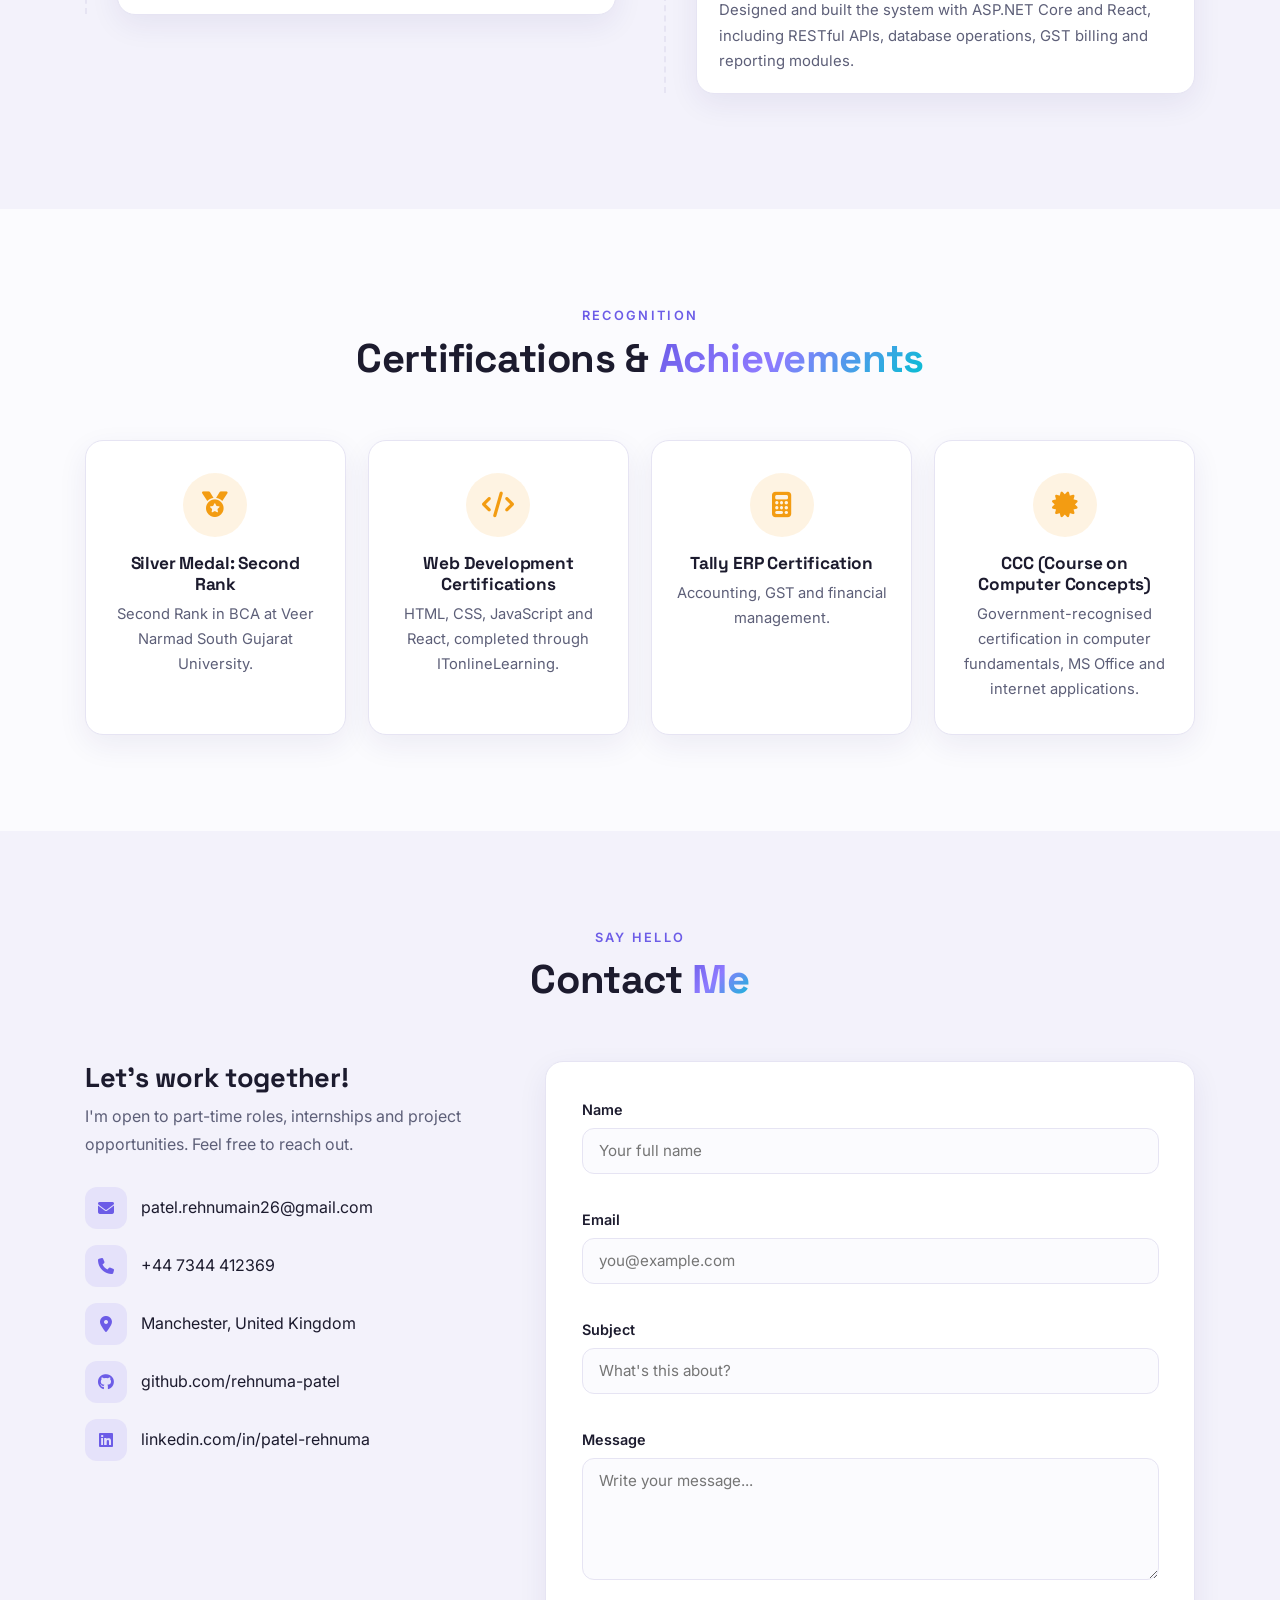
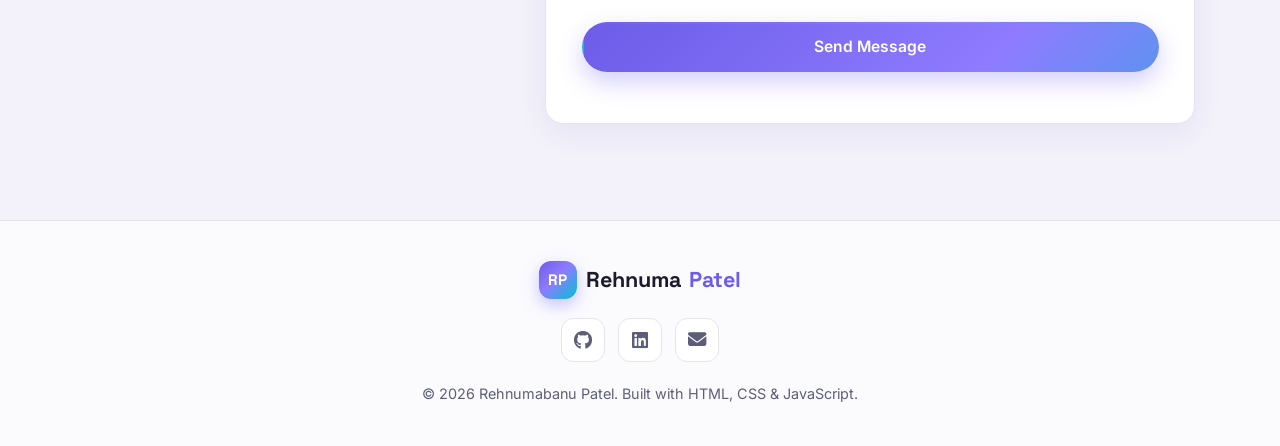
==== commit c76714c0: "Add Wedding Planner Website to projects" ====
--- a/index.html
+++ b/index.html
@@ -228,6 +228,22 @@
             </div>
           </article>
 
+          <article class="project-card reveal" data-category="frontend">
+            <div class="project-thumb" style="--c1:#a26769;--c2:#bfa36f"><i class="fa-solid fa-ring"></i></div>
+            <div class="project-body">
+              <h3>Wedding Planner Website</h3>
+              <p>
+                Responsive site for a wedding &amp; event planning business with services, filterable
+                portfolio, testimonial slider and an accessible, validated enquiry form.
+              </p>
+              <div class="tags"><span>Responsive Design</span><span>Form Handling</span><span>DOM Manipulation</span></div>
+              <div class="project-links">
+                <a href="https://github.com/rehnuma-patel/wedding-planner-website" target="_blank" rel="noopener"><i class="fa-brands fa-github"></i> Code</a>
+                <a href="https://rehnuma-patel.github.io/wedding-planner-website/" target="_blank" rel="noopener"><i class="fa-solid fa-arrow-up-right-from-square"></i> Live</a>
+              </div>
+            </div>
+          </article>
+
           <article class="project-card reveal" data-category="security">
             <div class="project-thumb" style="--c1:#00b894;--c2:#55efc4"><i class="fa-solid fa-key"></i></div>
             <div class="project-body">
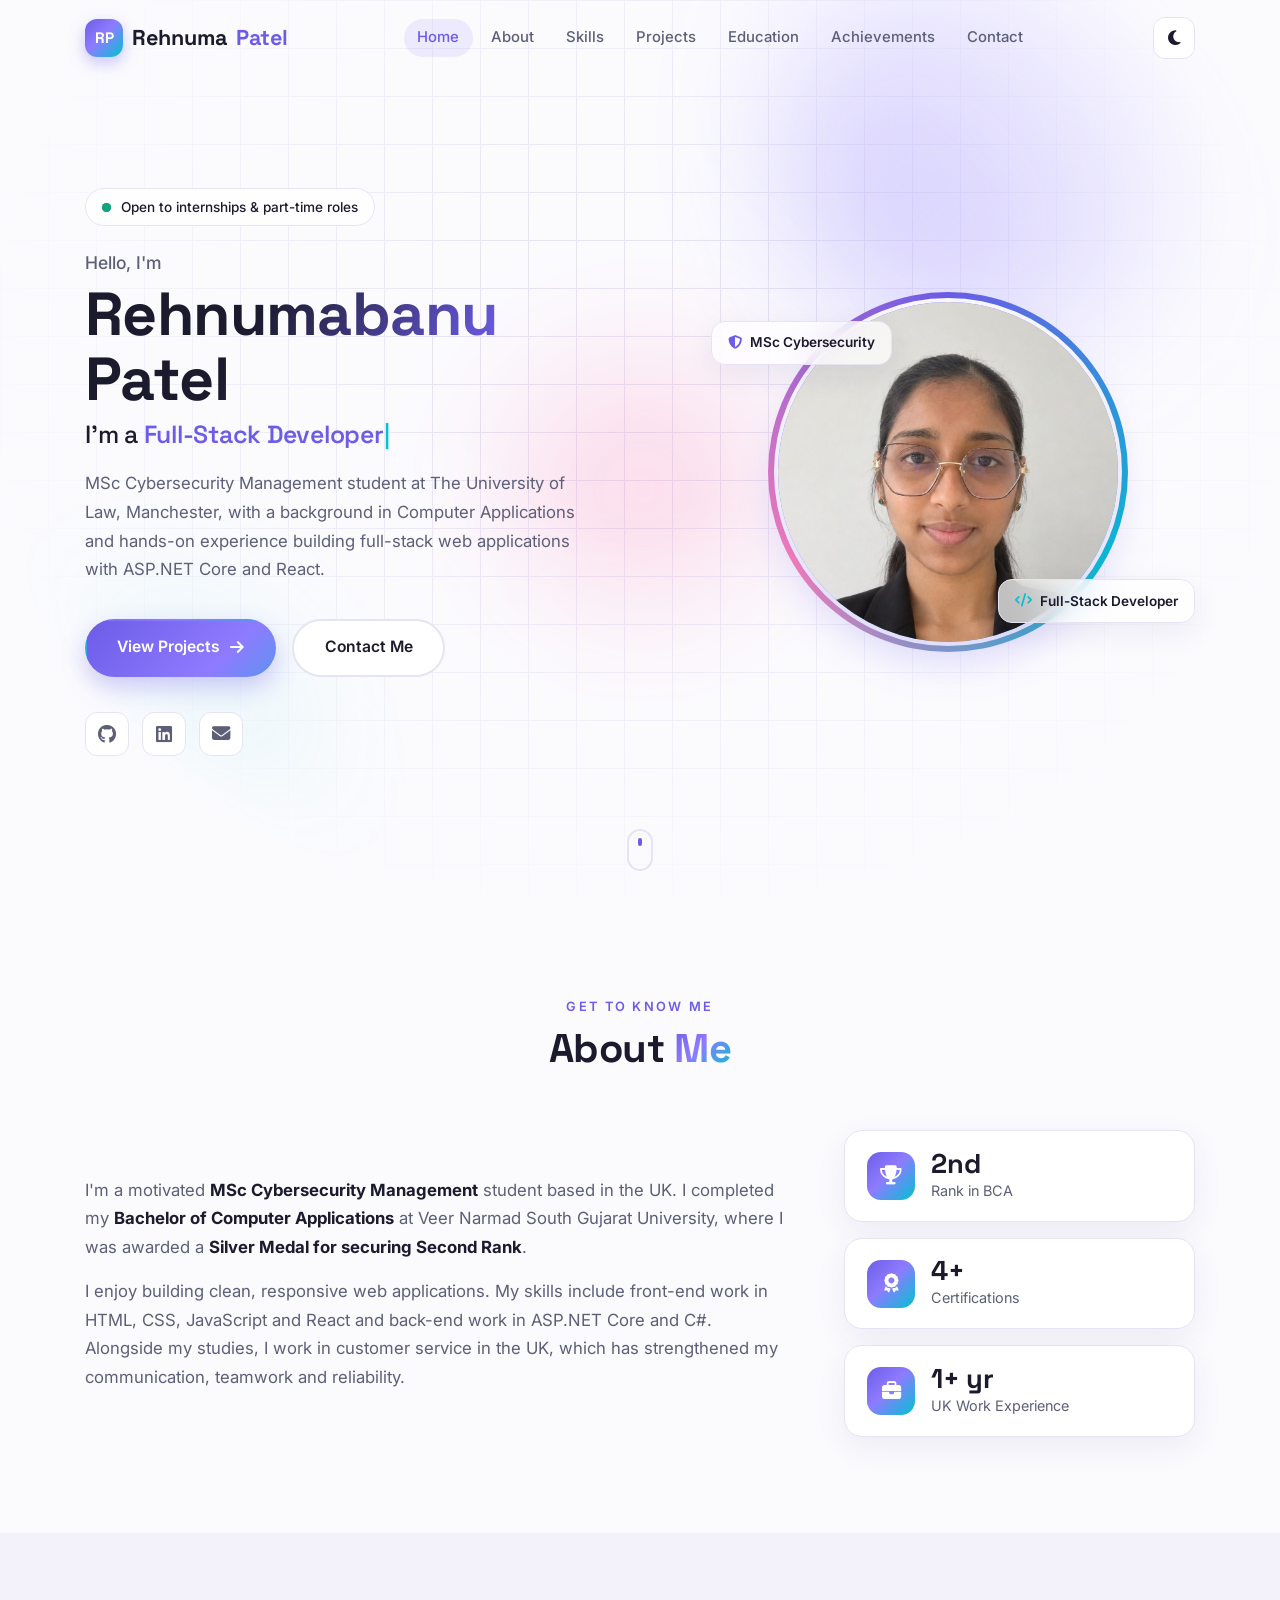
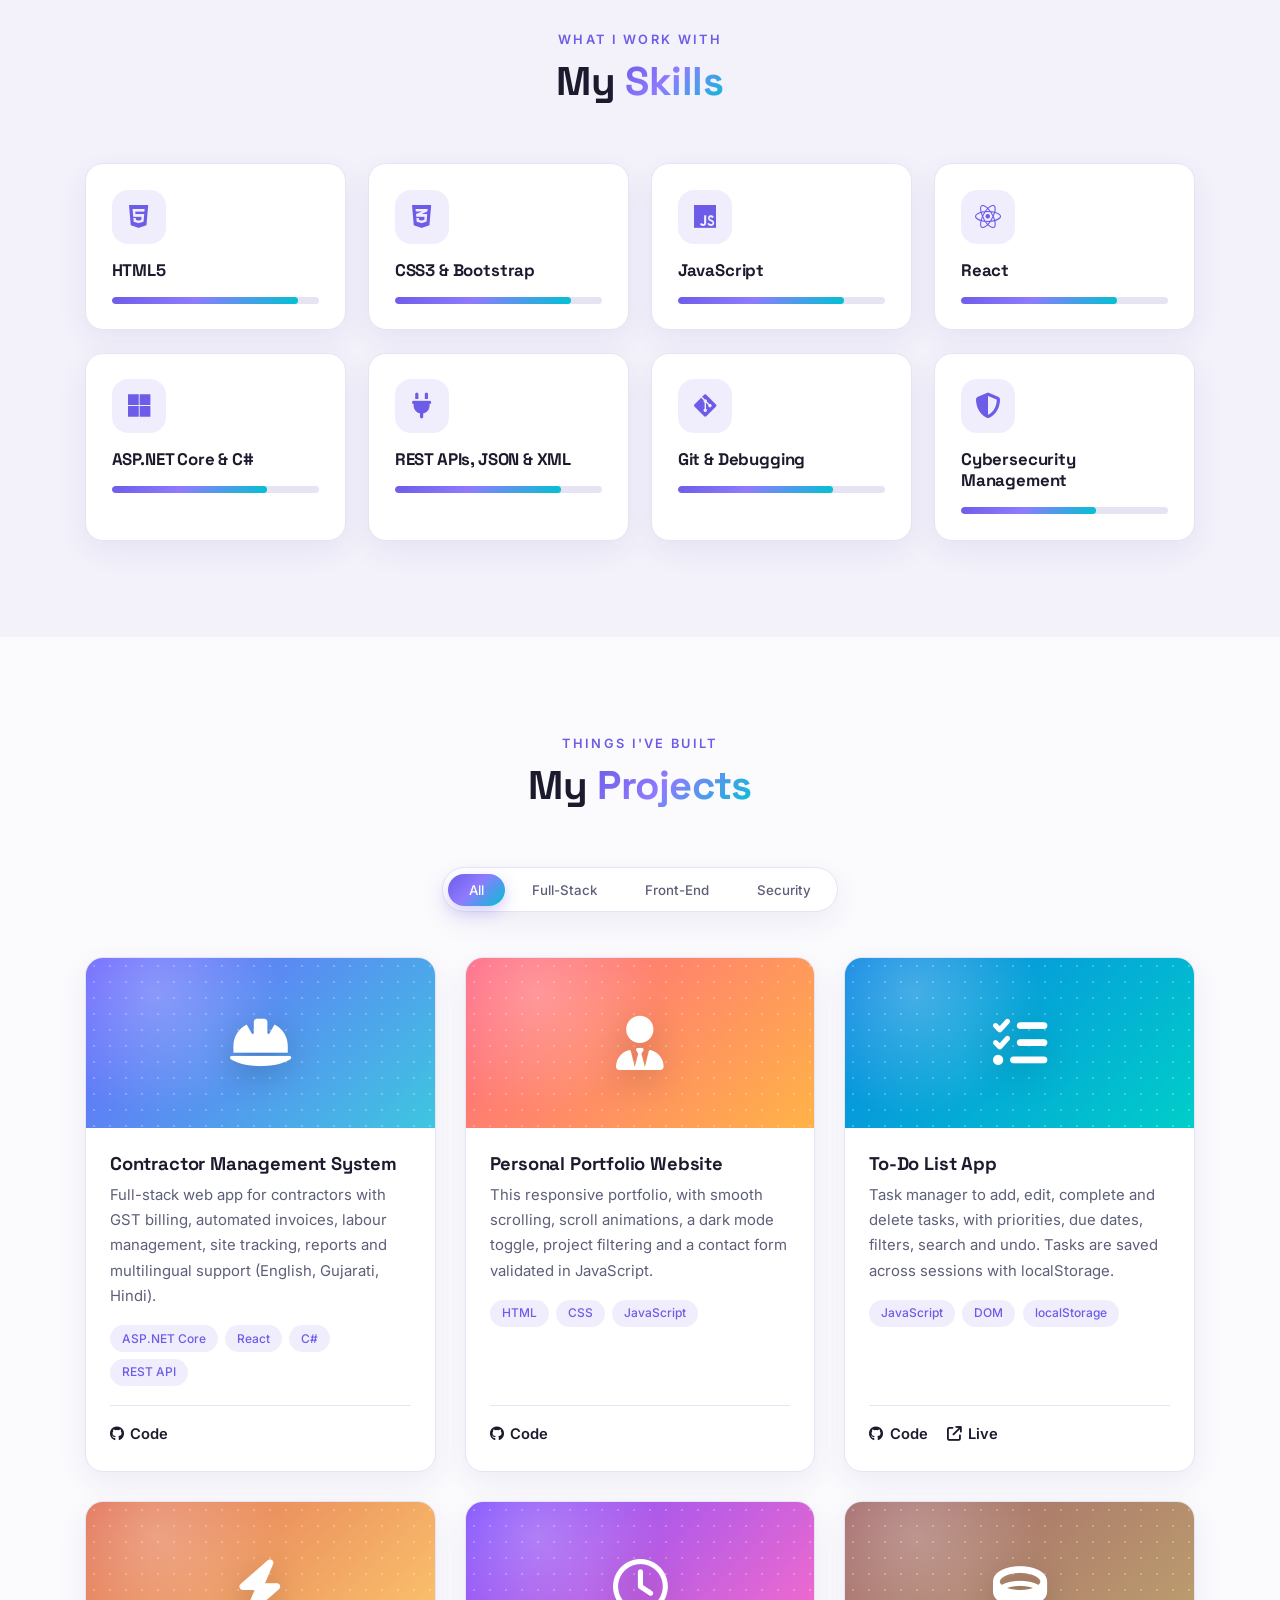
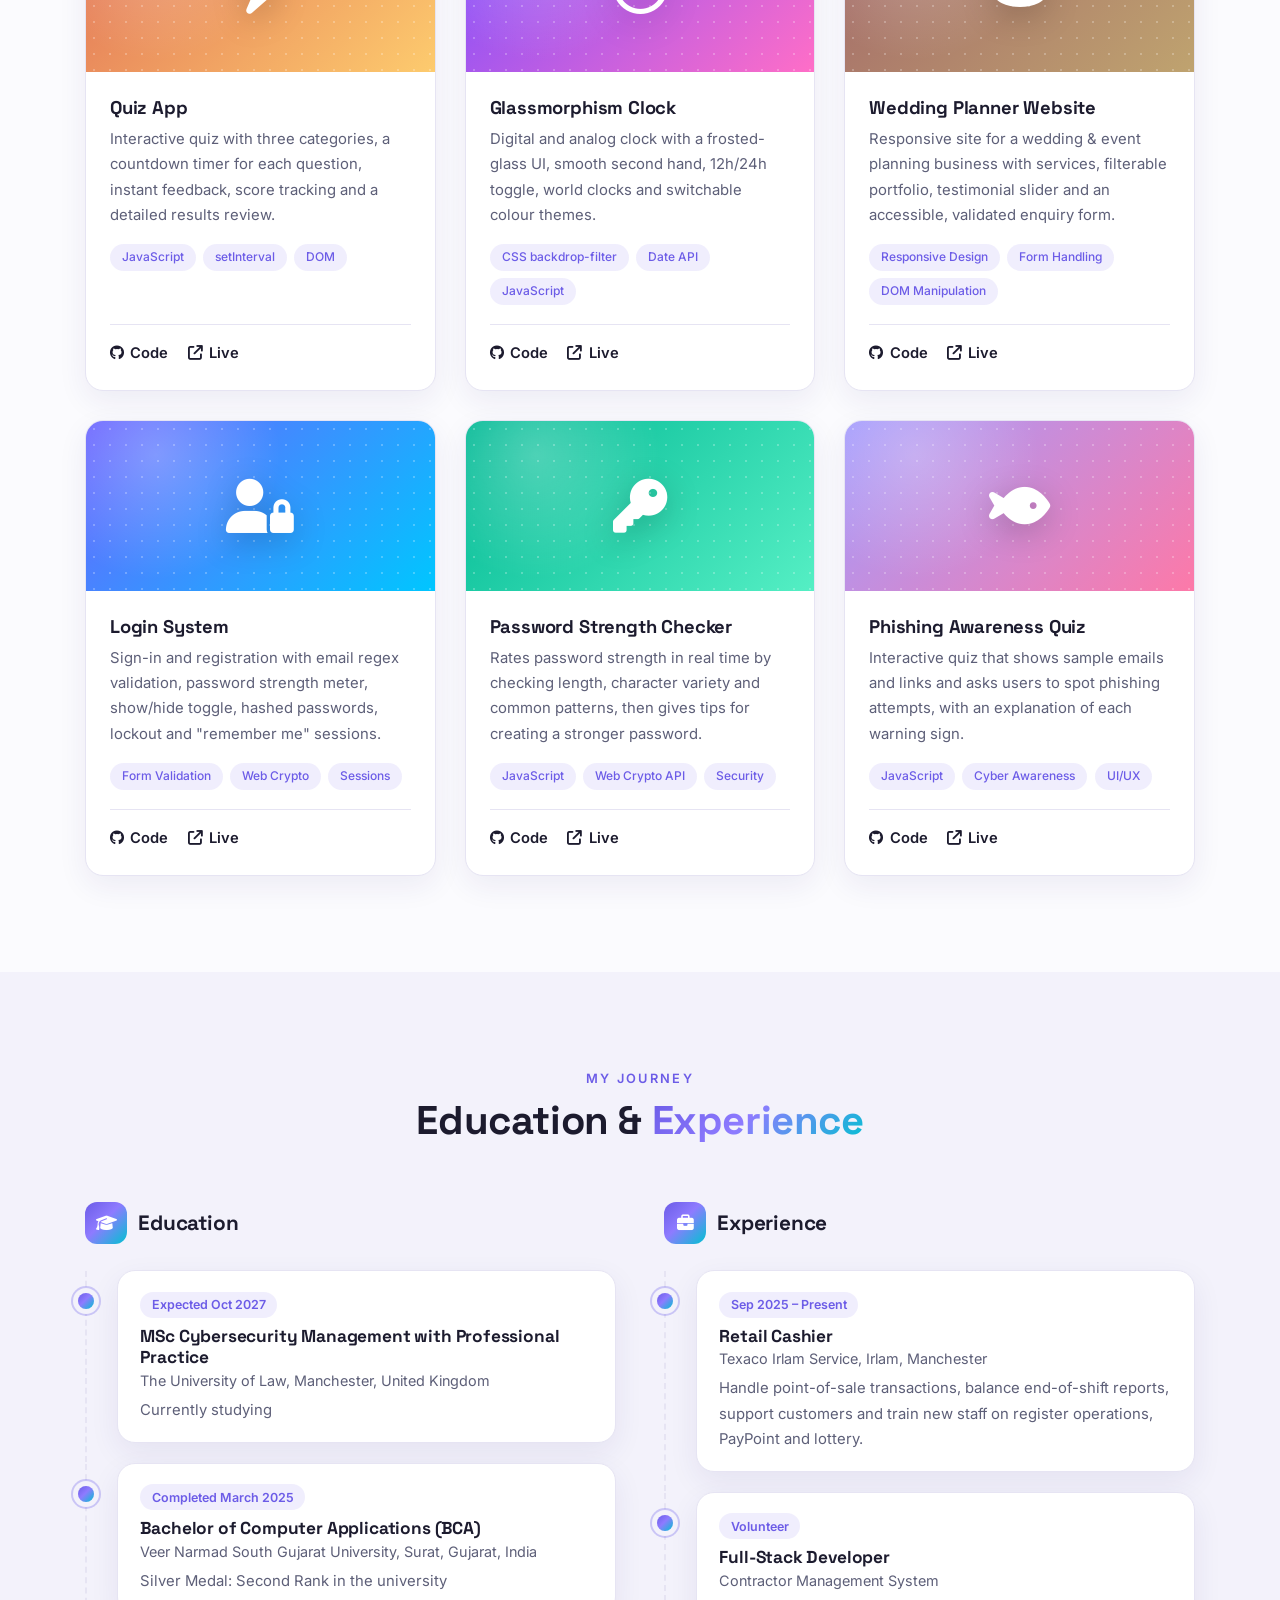
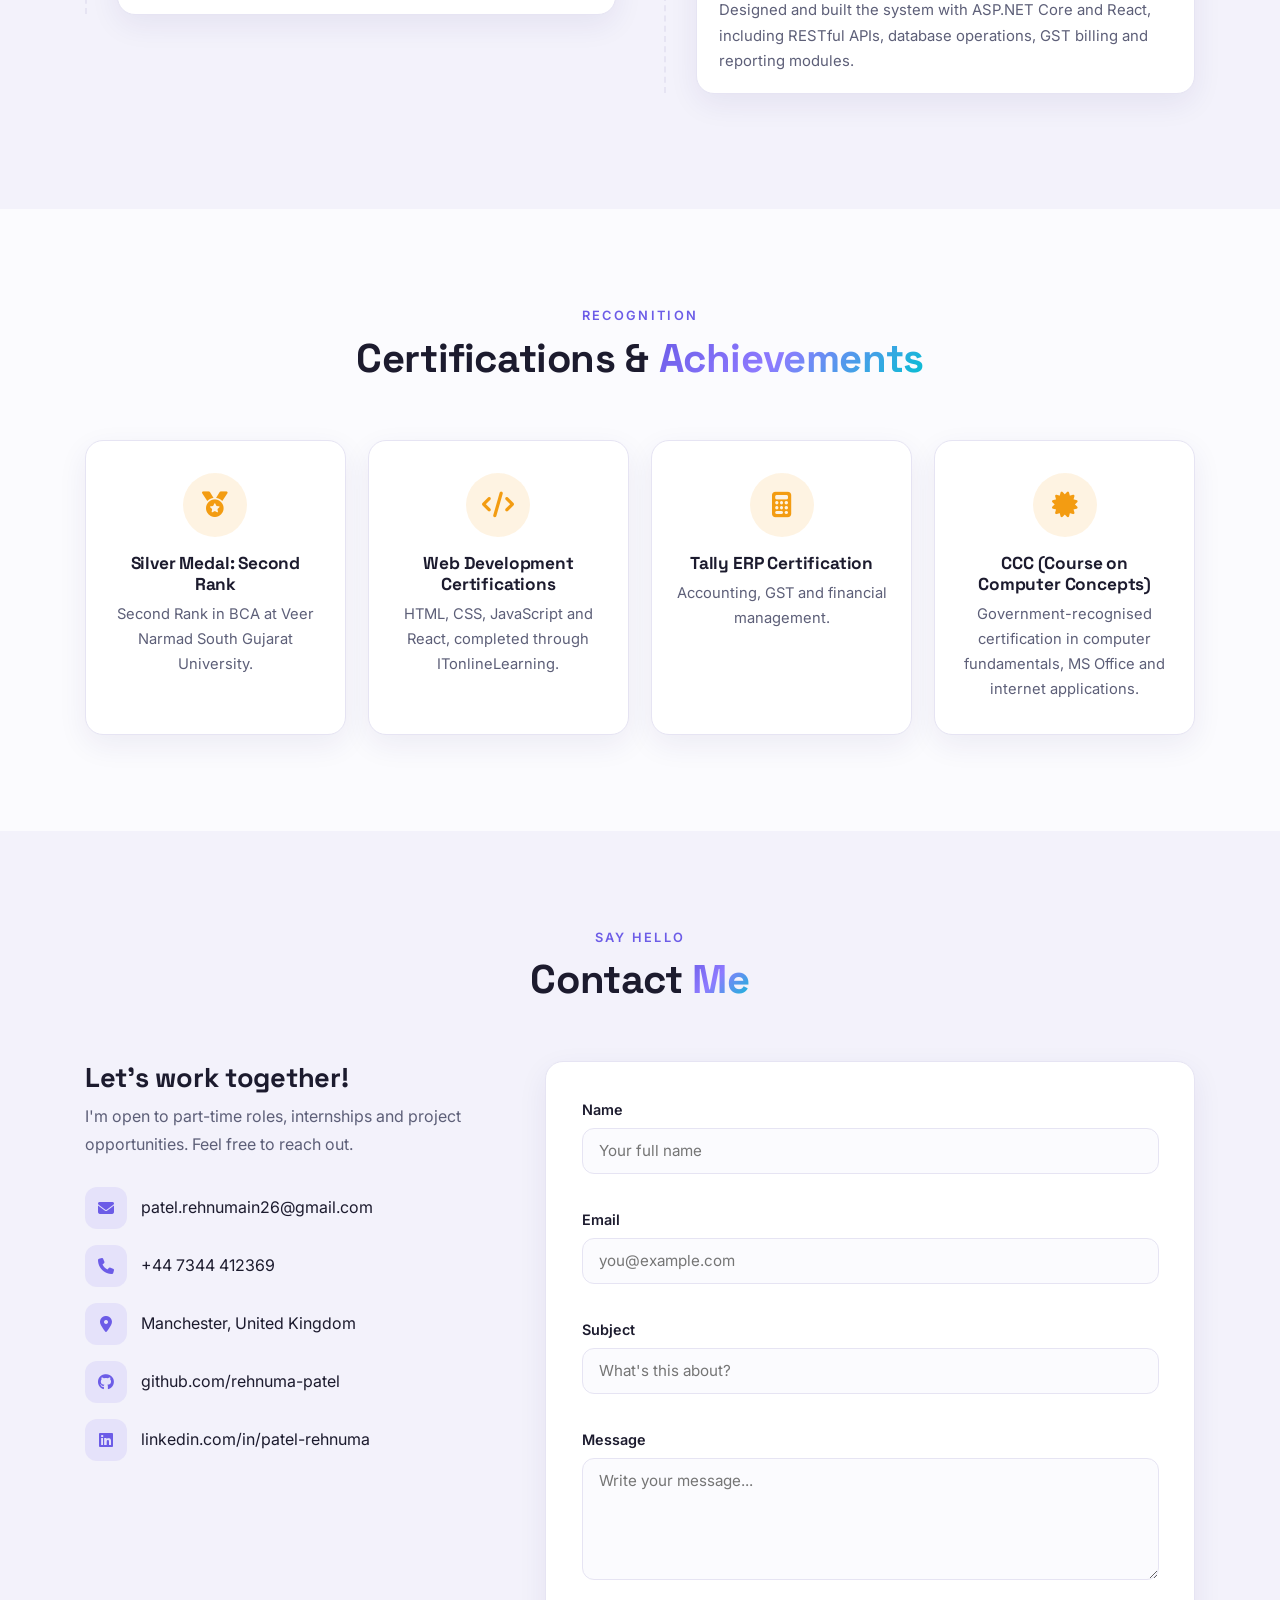
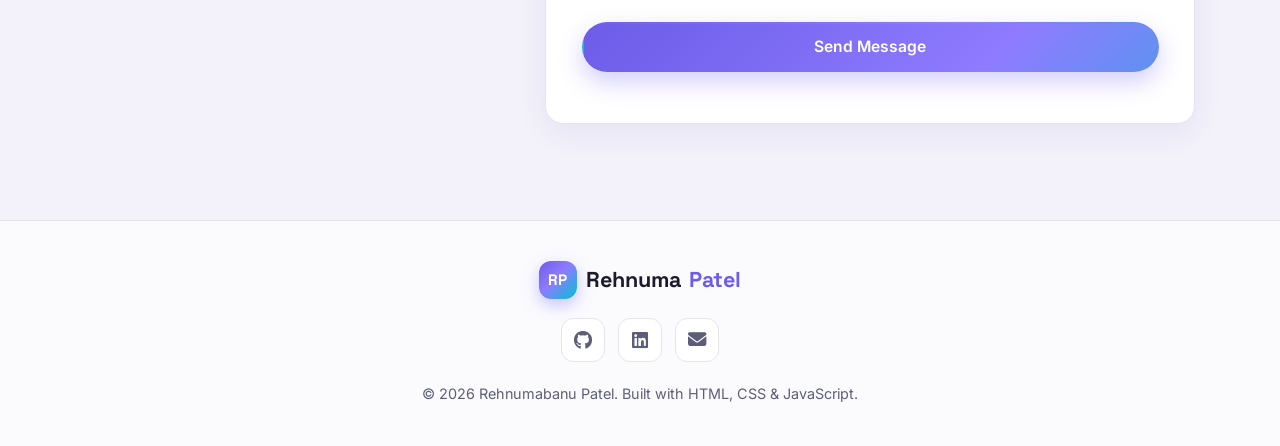
==== commit 029b8c72: "Add Login System to projects" ====
--- a/index.html
+++ b/index.html
@@ -245,6 +245,22 @@
           </article>
 
           <article class="project-card reveal" data-category="security">
+            <div class="project-thumb" style="--c1:#6c63ff;--c2:#00c6ff"><i class="fa-solid fa-user-lock"></i></div>
+            <div class="project-body">
+              <h3>Login System</h3>
+              <p>
+                Sign-in and registration with email regex validation, password strength meter,
+                show/hide toggle, hashed passwords, lockout and "remember me" sessions.
+              </p>
+              <div class="tags"><span>Form Validation</span><span>Web Crypto</span><span>Sessions</span></div>
+              <div class="project-links">
+                <a href="https://github.com/rehnuma-patel/login-system" target="_blank" rel="noopener"><i class="fa-brands fa-github"></i> Code</a>
+                <a href="https://rehnuma-patel.github.io/login-system/" target="_blank" rel="noopener"><i class="fa-solid fa-arrow-up-right-from-square"></i> Live</a>
+              </div>
+            </div>
+          </article>
+
+          <article class="project-card reveal" data-category="security">
             <div class="project-thumb" style="--c1:#00b894;--c2:#55efc4"><i class="fa-solid fa-key"></i></div>
             <div class="project-body">
               <h3>Password Strength Checker</h3>
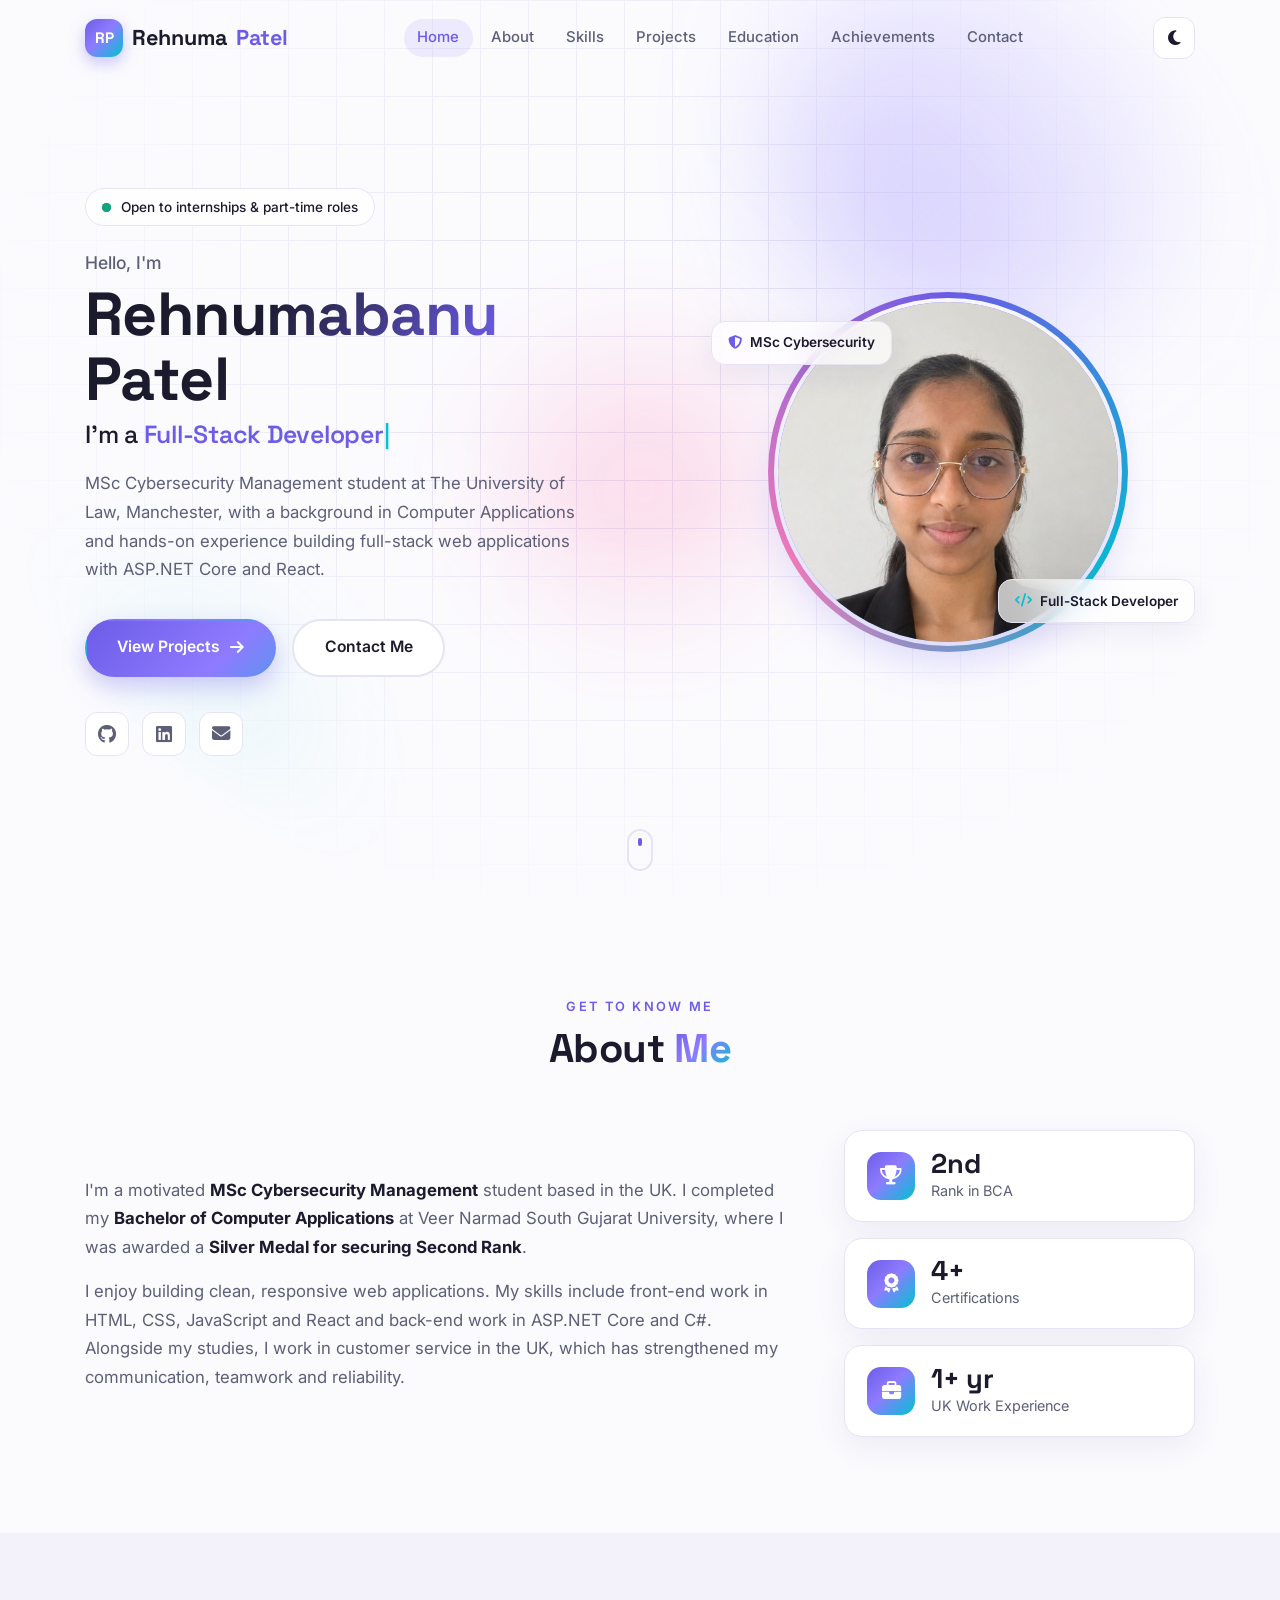
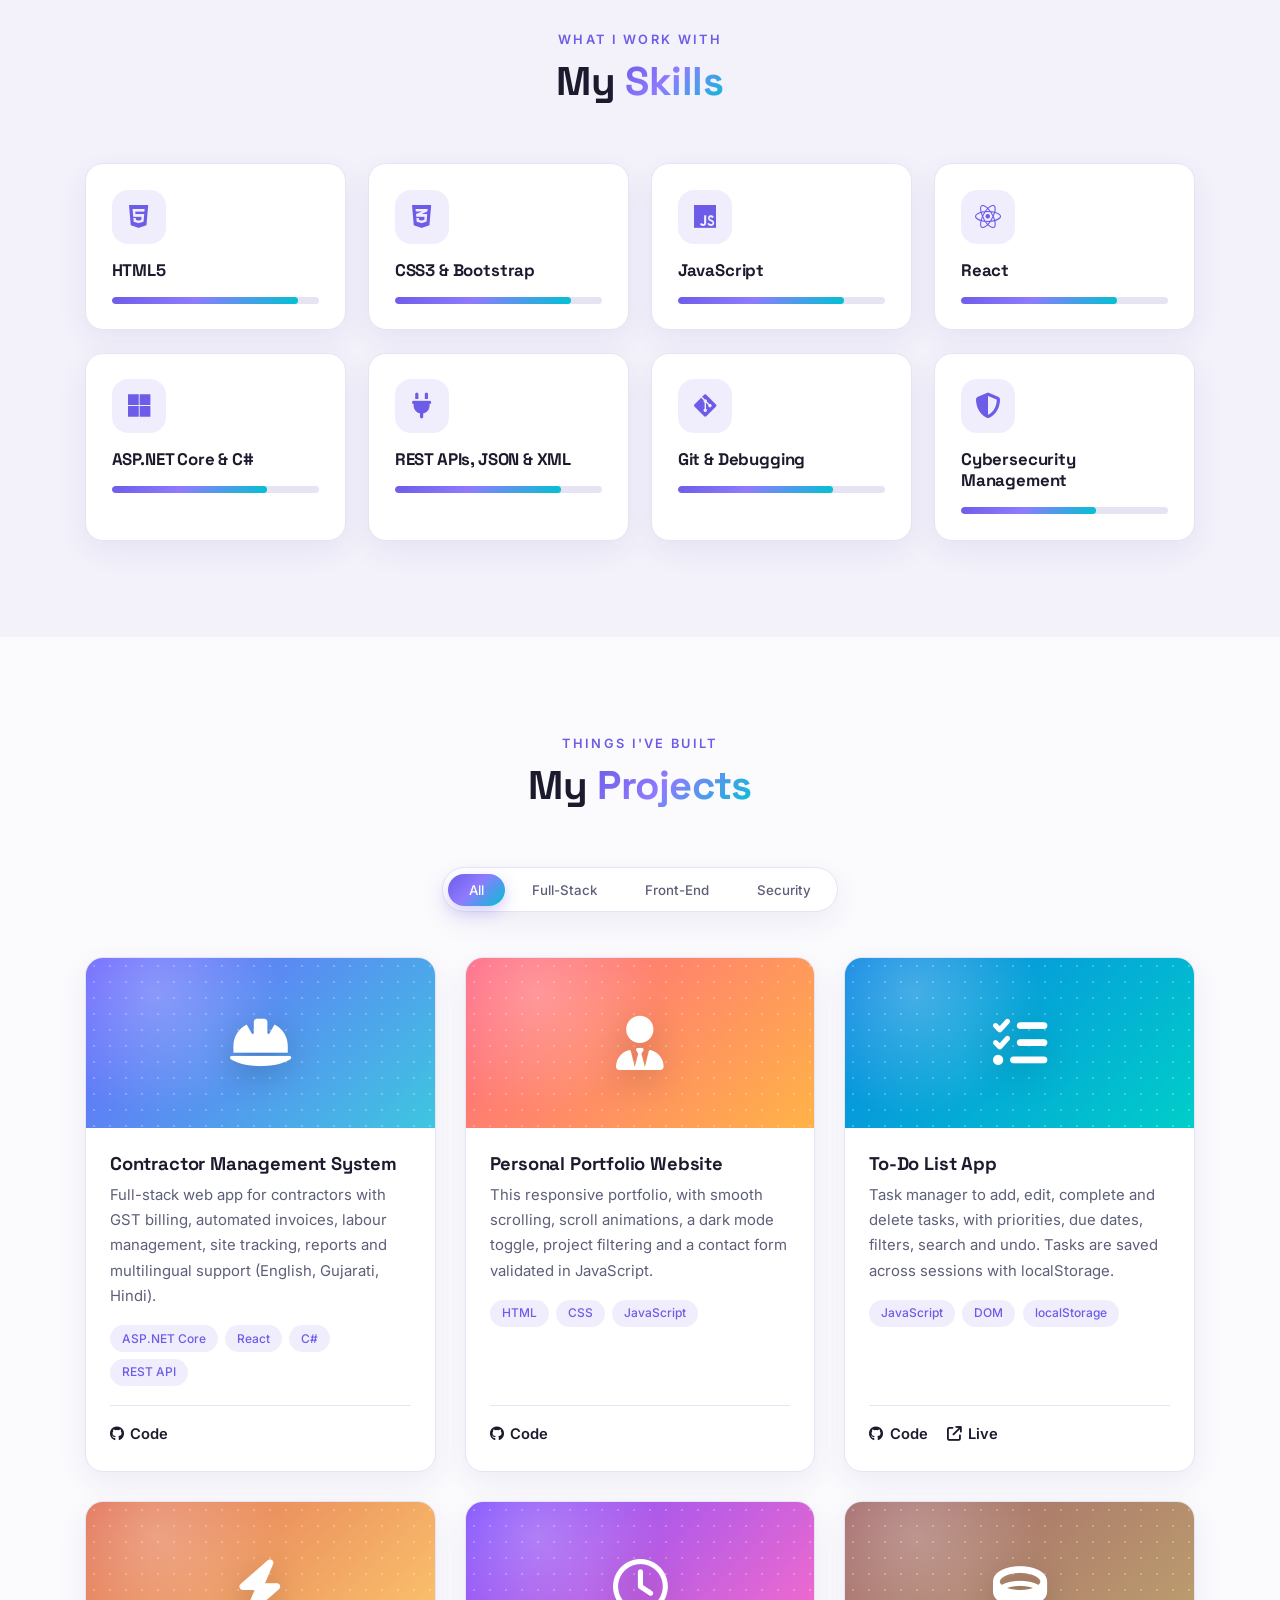
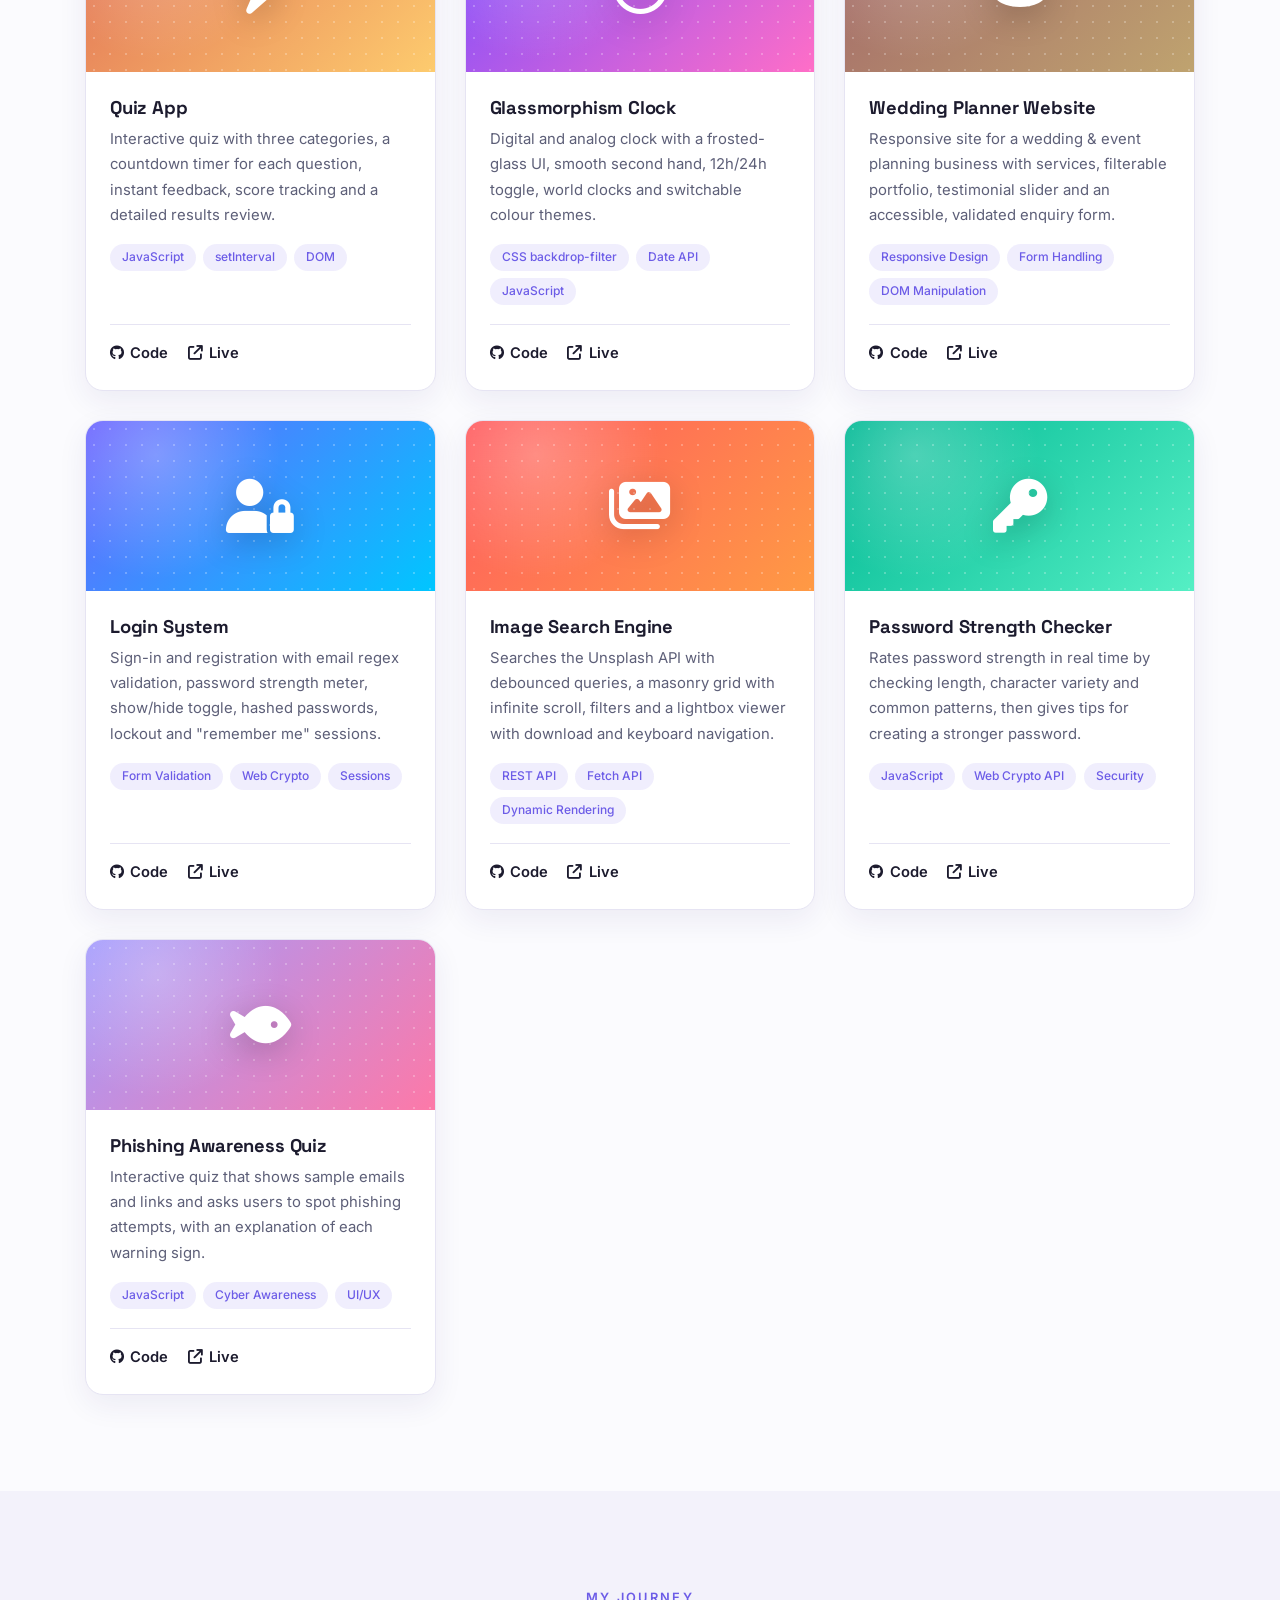
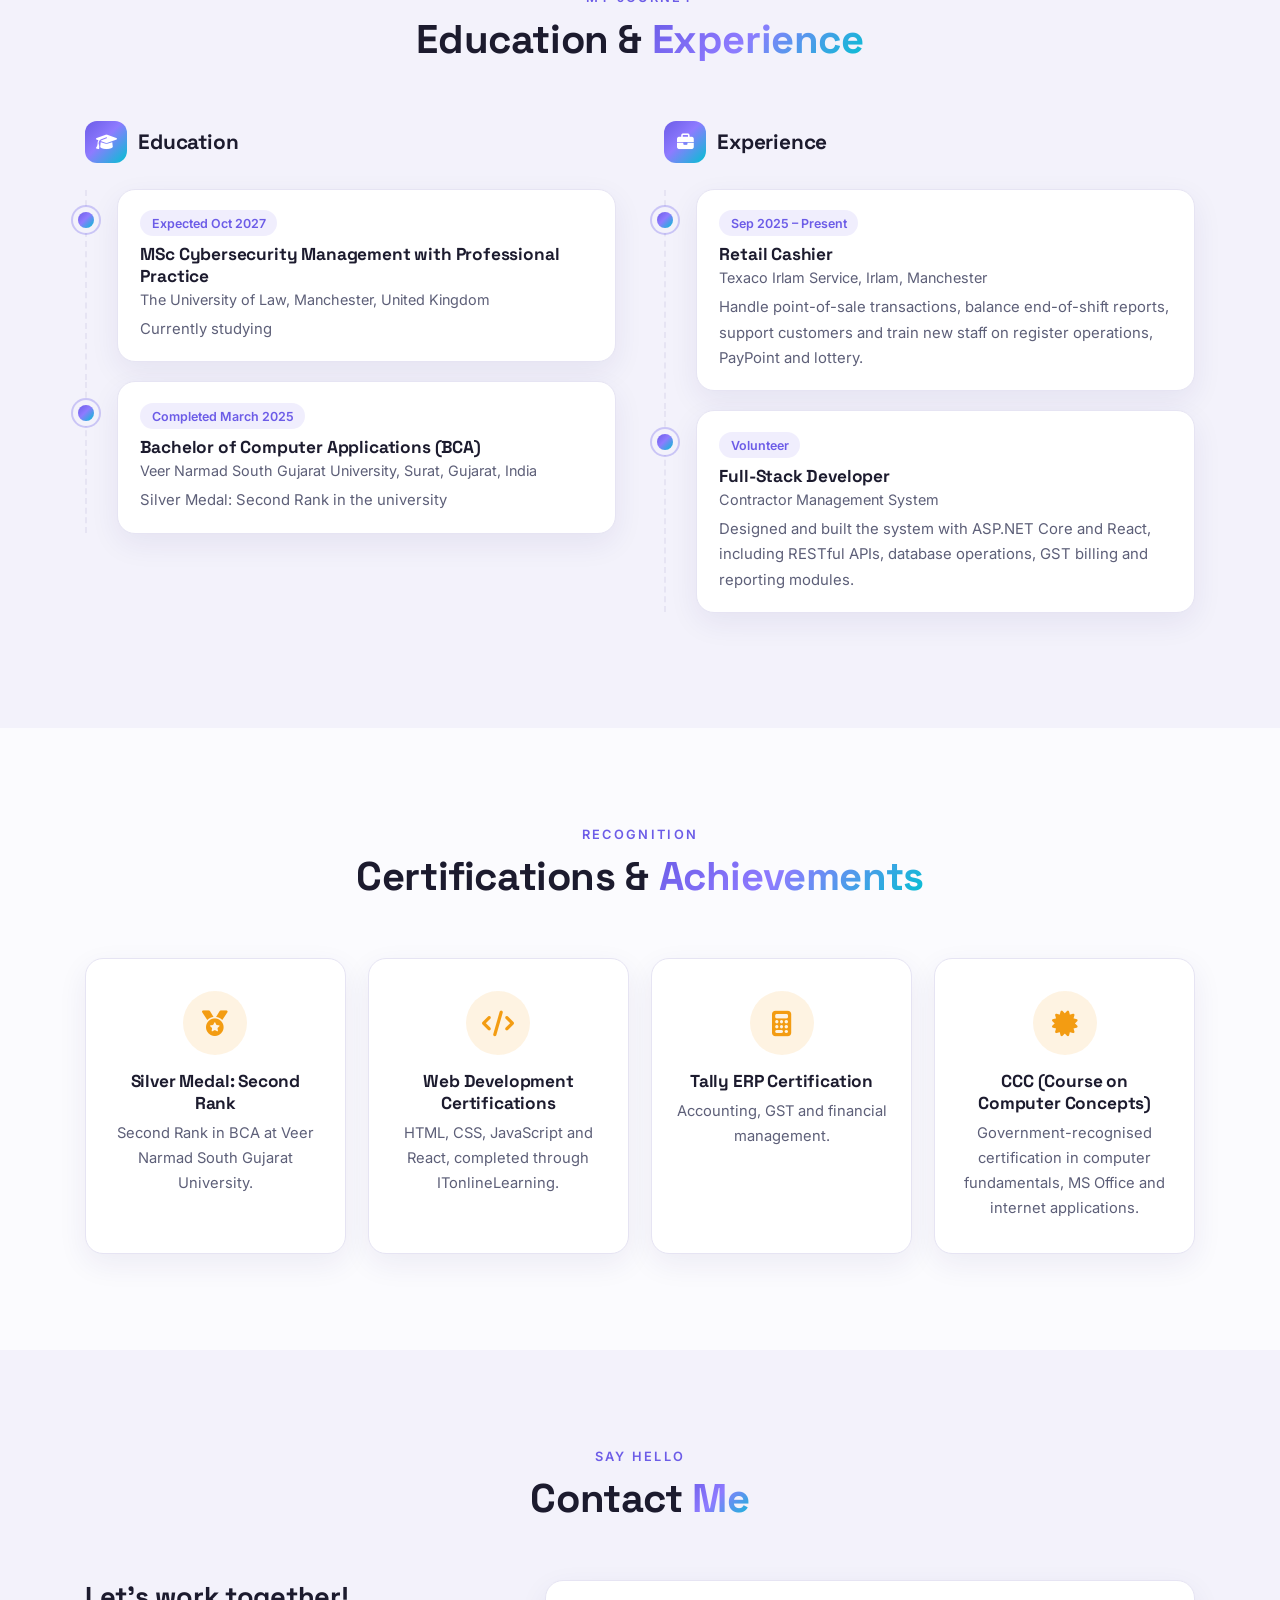
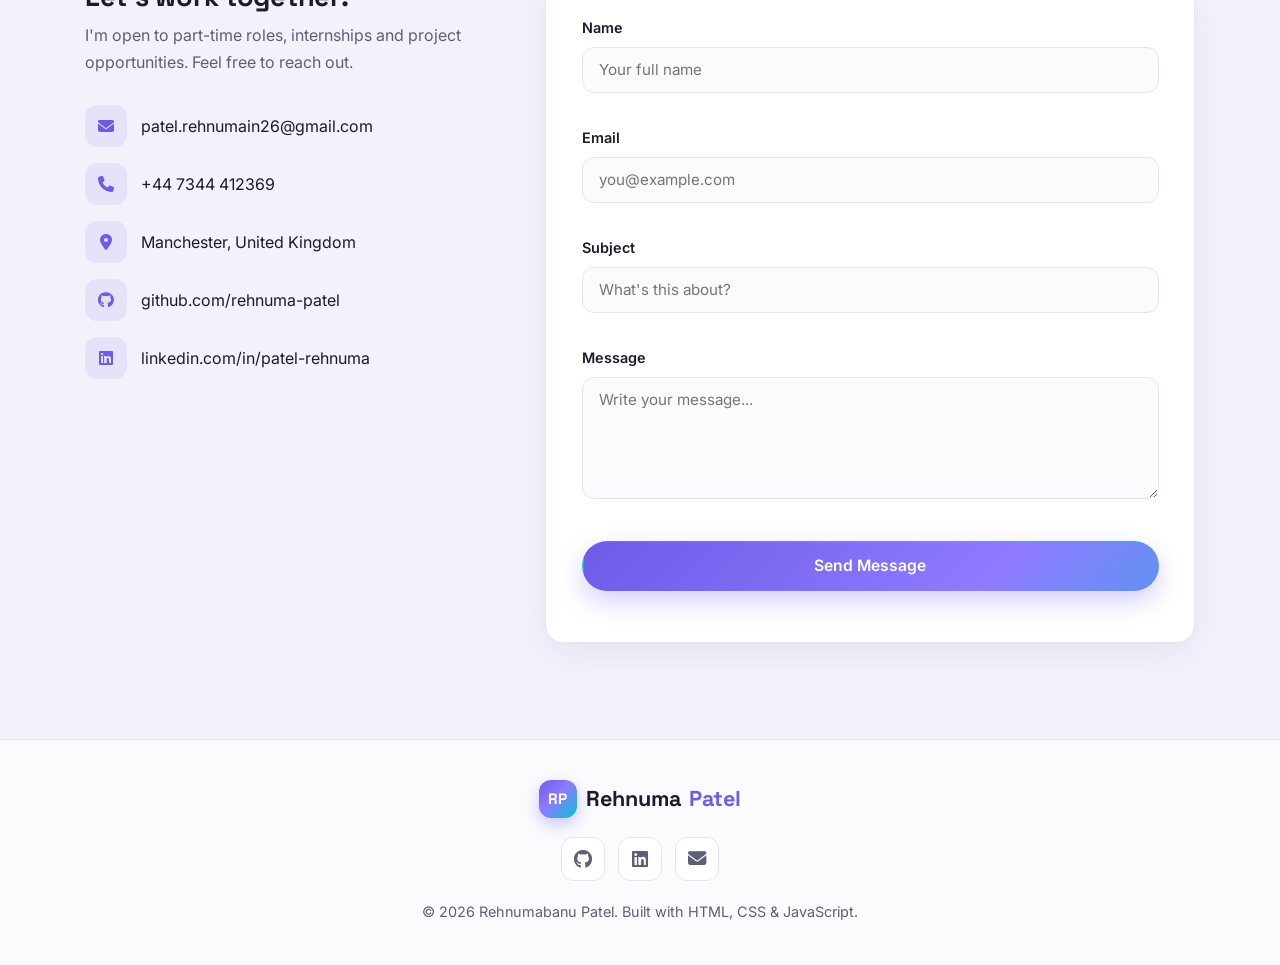
==== commit 49230a2e: "Add Image Search Engine to projects" ====
--- a/index.html
+++ b/index.html
@@ -260,6 +260,22 @@
             </div>
           </article>
 
+          <article class="project-card reveal" data-category="frontend">
+            <div class="project-thumb" style="--c1:#ff5a5f;--c2:#ff9a44"><i class="fa-solid fa-images"></i></div>
+            <div class="project-body">
+              <h3>Image Search Engine</h3>
+              <p>
+                Searches the Unsplash API with debounced queries, a masonry grid with infinite scroll,
+                filters and a lightbox viewer with download and keyboard navigation.
+              </p>
+              <div class="tags"><span>REST API</span><span>Fetch API</span><span>Dynamic Rendering</span></div>
+              <div class="project-links">
+                <a href="https://github.com/rehnuma-patel/image-search-engine" target="_blank" rel="noopener"><i class="fa-brands fa-github"></i> Code</a>
+                <a href="https://rehnuma-patel.github.io/image-search-engine/" target="_blank" rel="noopener"><i class="fa-solid fa-arrow-up-right-from-square"></i> Live</a>
+              </div>
+            </div>
+          </article>
+
           <article class="project-card reveal" data-category="security">
             <div class="project-thumb" style="--c1:#00b894;--c2:#55efc4"><i class="fa-solid fa-key"></i></div>
             <div class="project-body">
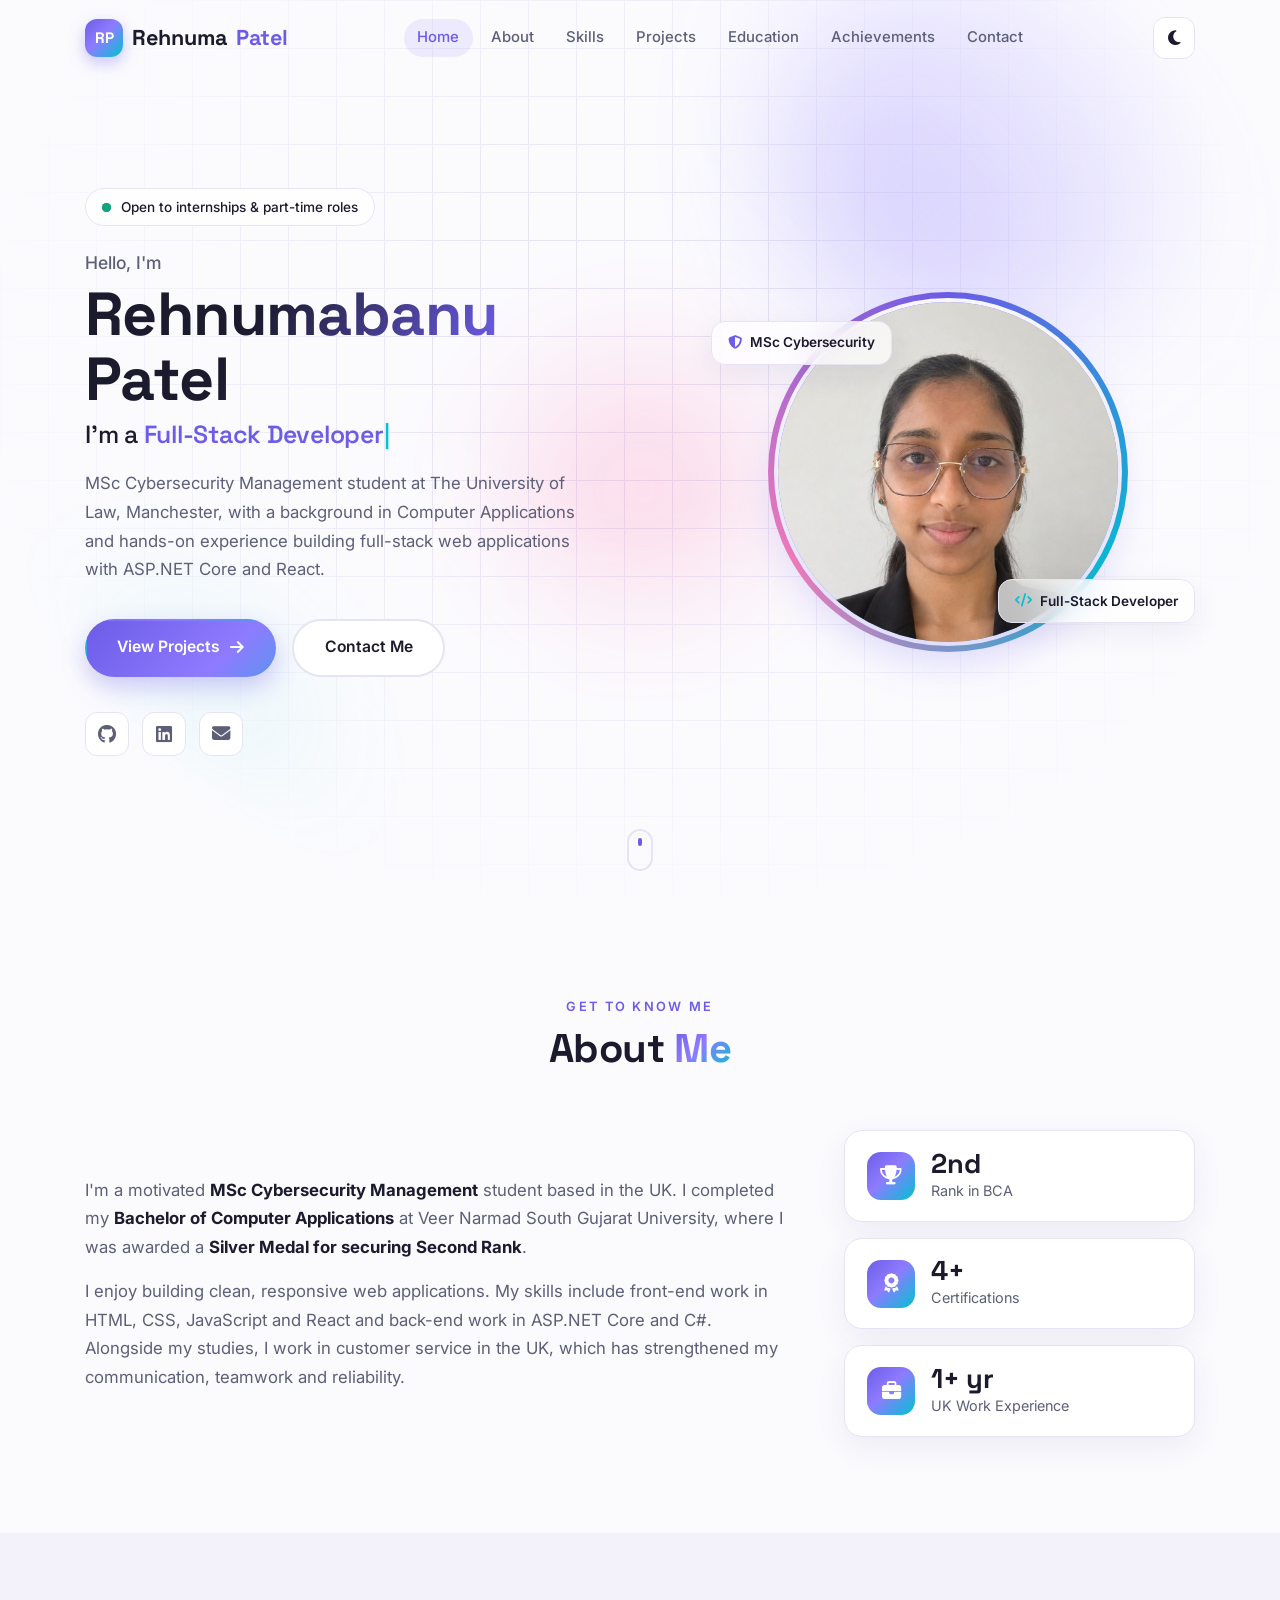
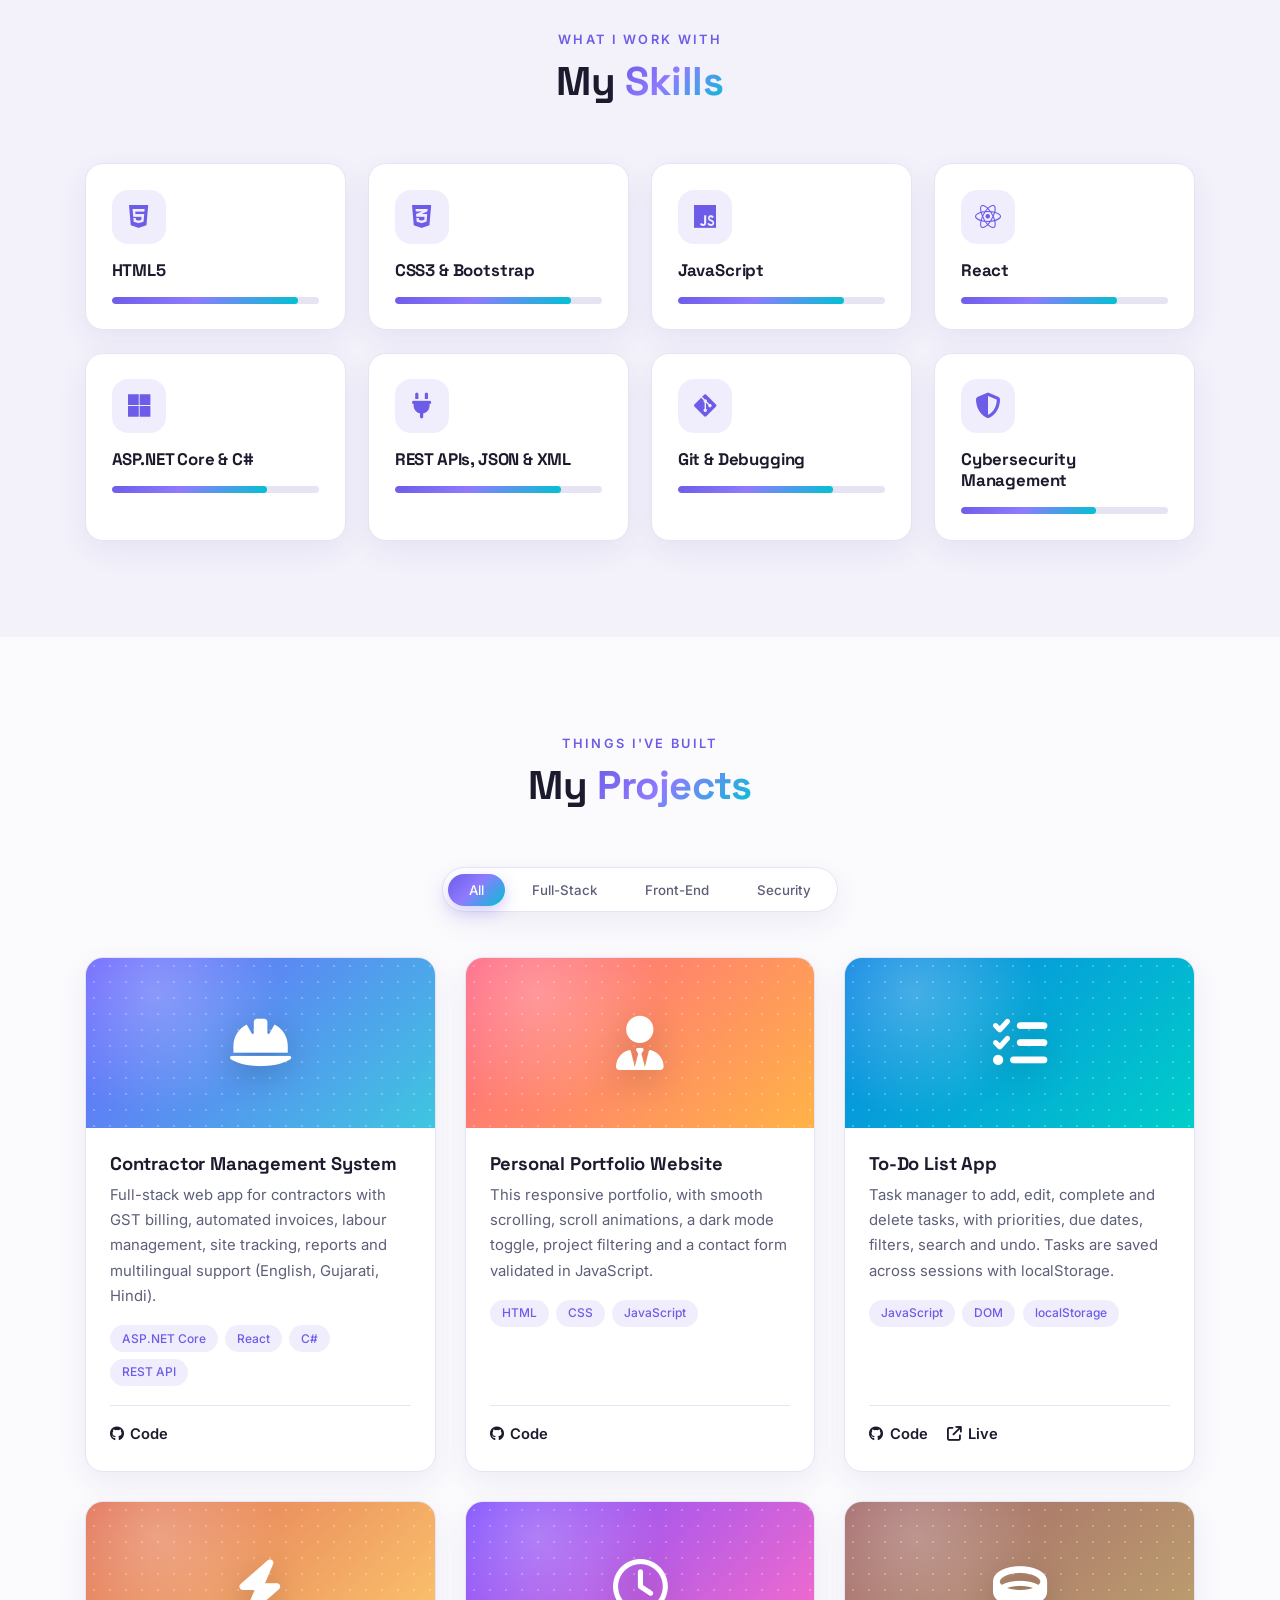
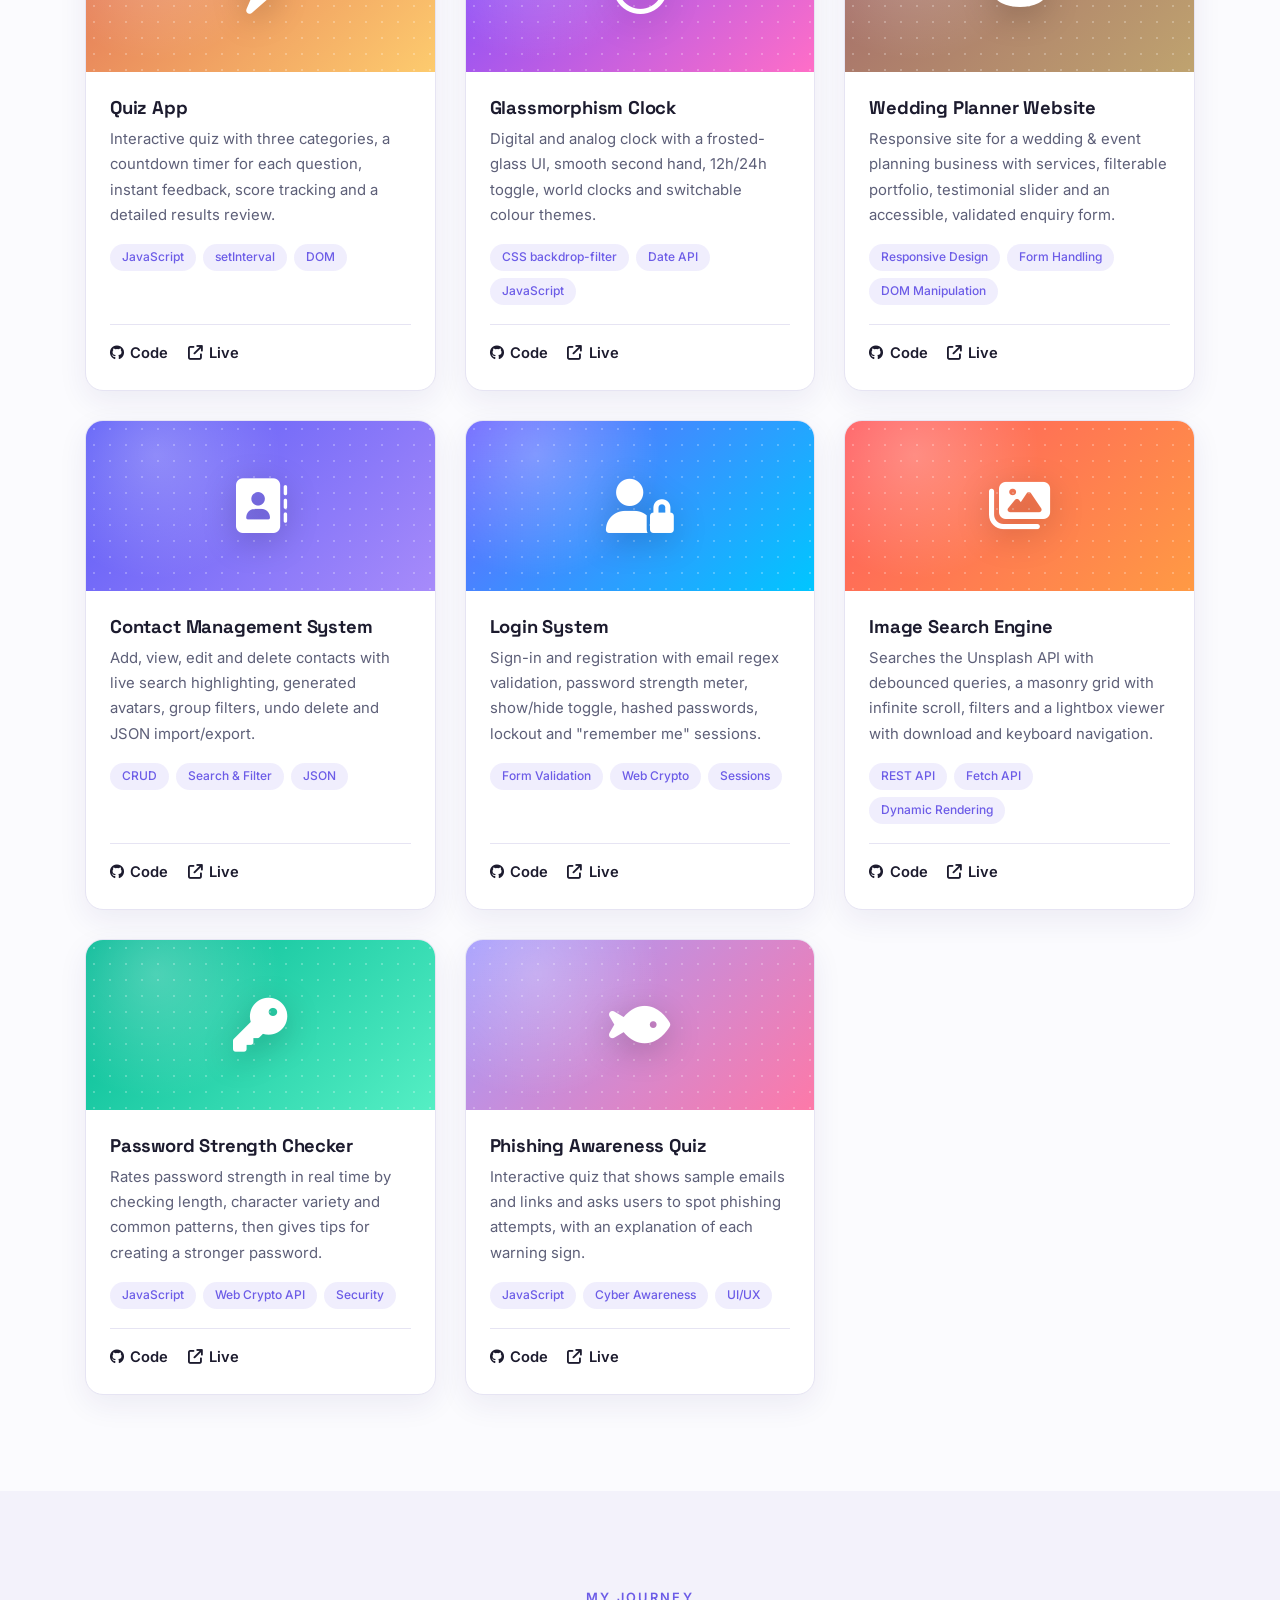
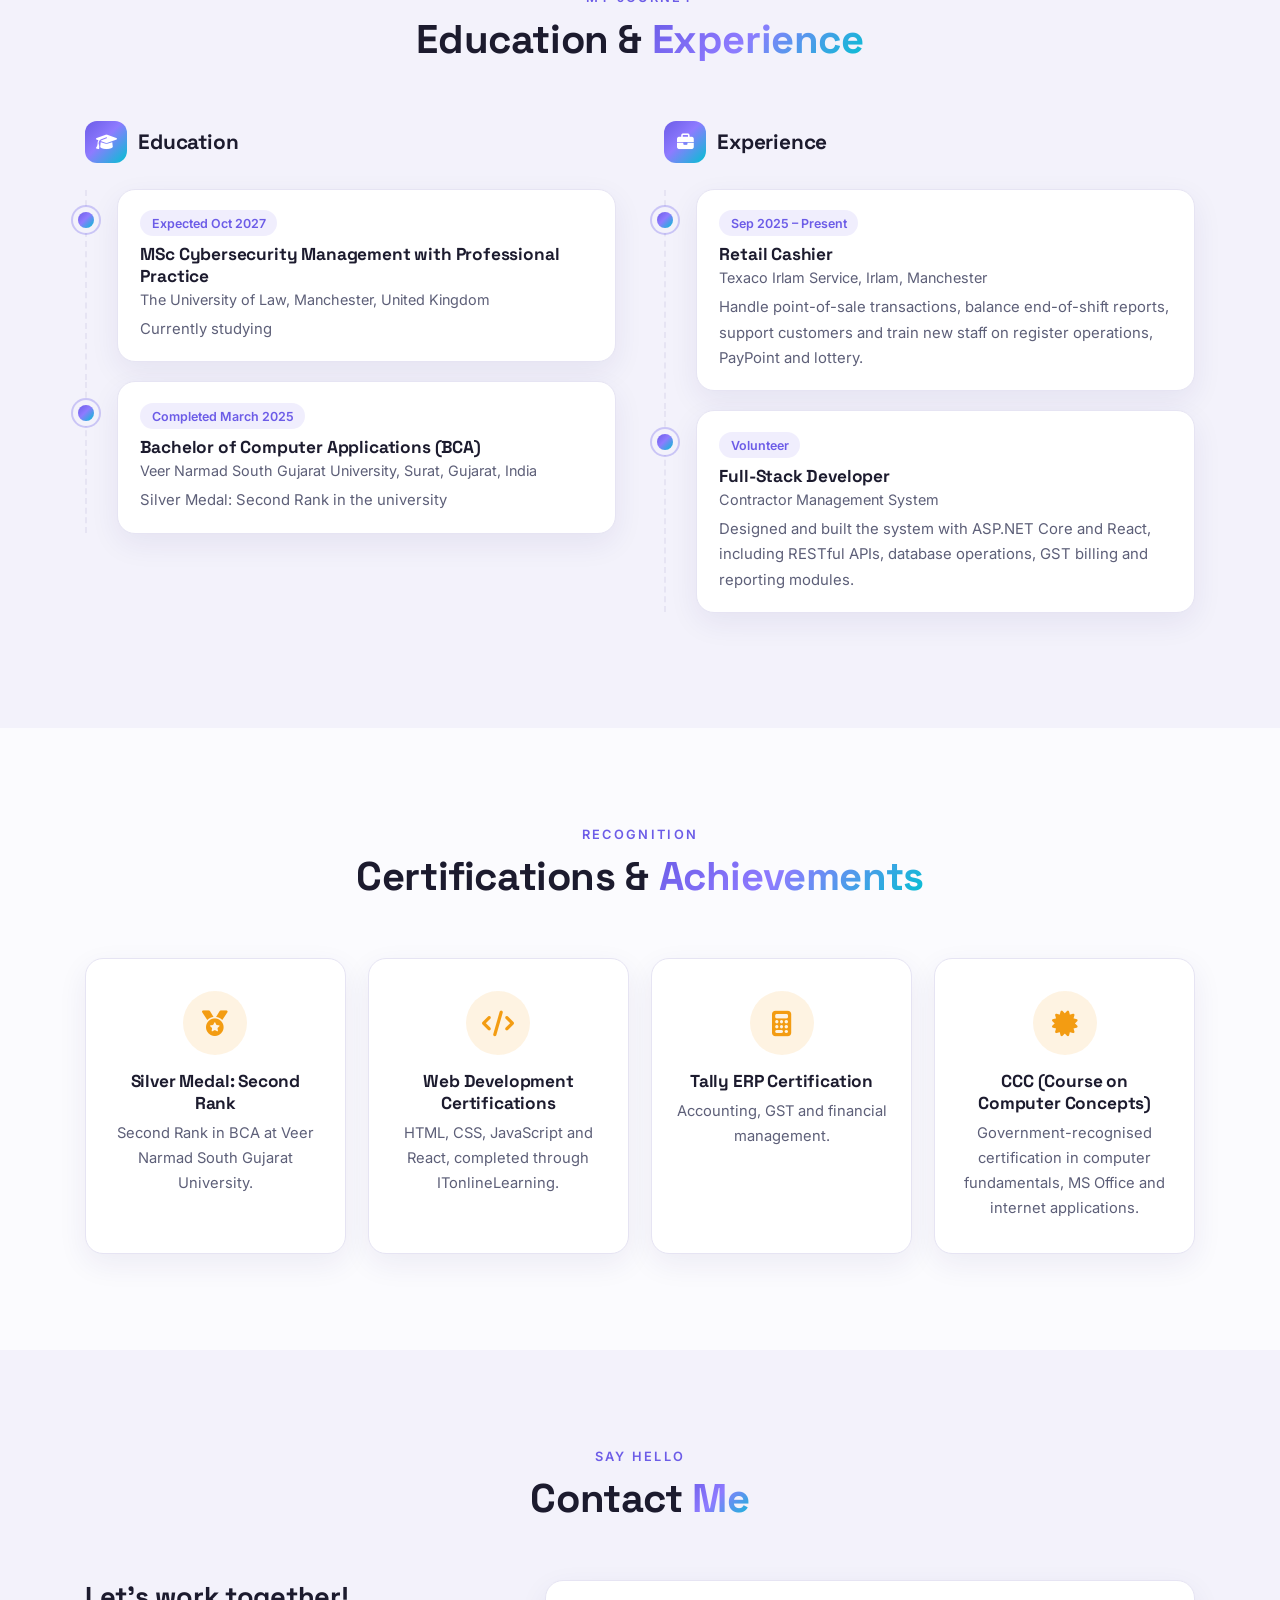
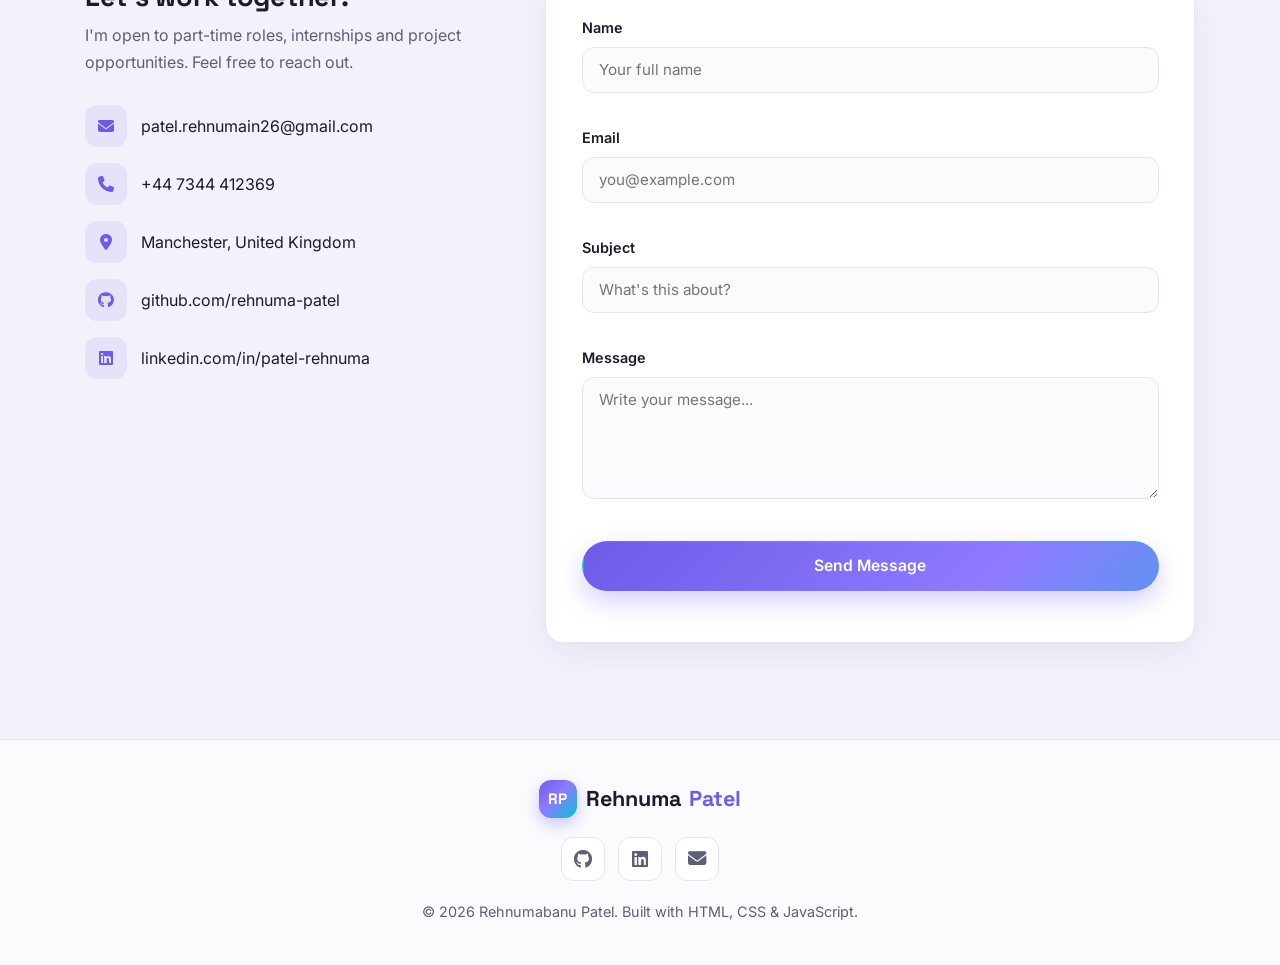
==== commit 66adda19: "Add Contact Management System to projects" ====
--- a/index.html
+++ b/index.html
@@ -244,6 +244,22 @@
             </div>
           </article>
 
+          <article class="project-card reveal" data-category="frontend">
+            <div class="project-thumb" style="--c1:#5b5bf7;--c2:#a78bfa"><i class="fa-solid fa-address-book"></i></div>
+            <div class="project-body">
+              <h3>Contact Management System</h3>
+              <p>
+                Add, view, edit and delete contacts with live search highlighting, generated avatars,
+                group filters, undo delete and JSON import/export.
+              </p>
+              <div class="tags"><span>CRUD</span><span>Search &amp; Filter</span><span>JSON</span></div>
+              <div class="project-links">
+                <a href="https://github.com/rehnuma-patel/contact-management-system" target="_blank" rel="noopener"><i class="fa-brands fa-github"></i> Code</a>
+                <a href="https://rehnuma-patel.github.io/contact-management-system/" target="_blank" rel="noopener"><i class="fa-solid fa-arrow-up-right-from-square"></i> Live</a>
+              </div>
+            </div>
+          </article>
+
           <article class="project-card reveal" data-category="security">
             <div class="project-thumb" style="--c1:#6c63ff;--c2:#00c6ff"><i class="fa-solid fa-user-lock"></i></div>
             <div class="project-body">
